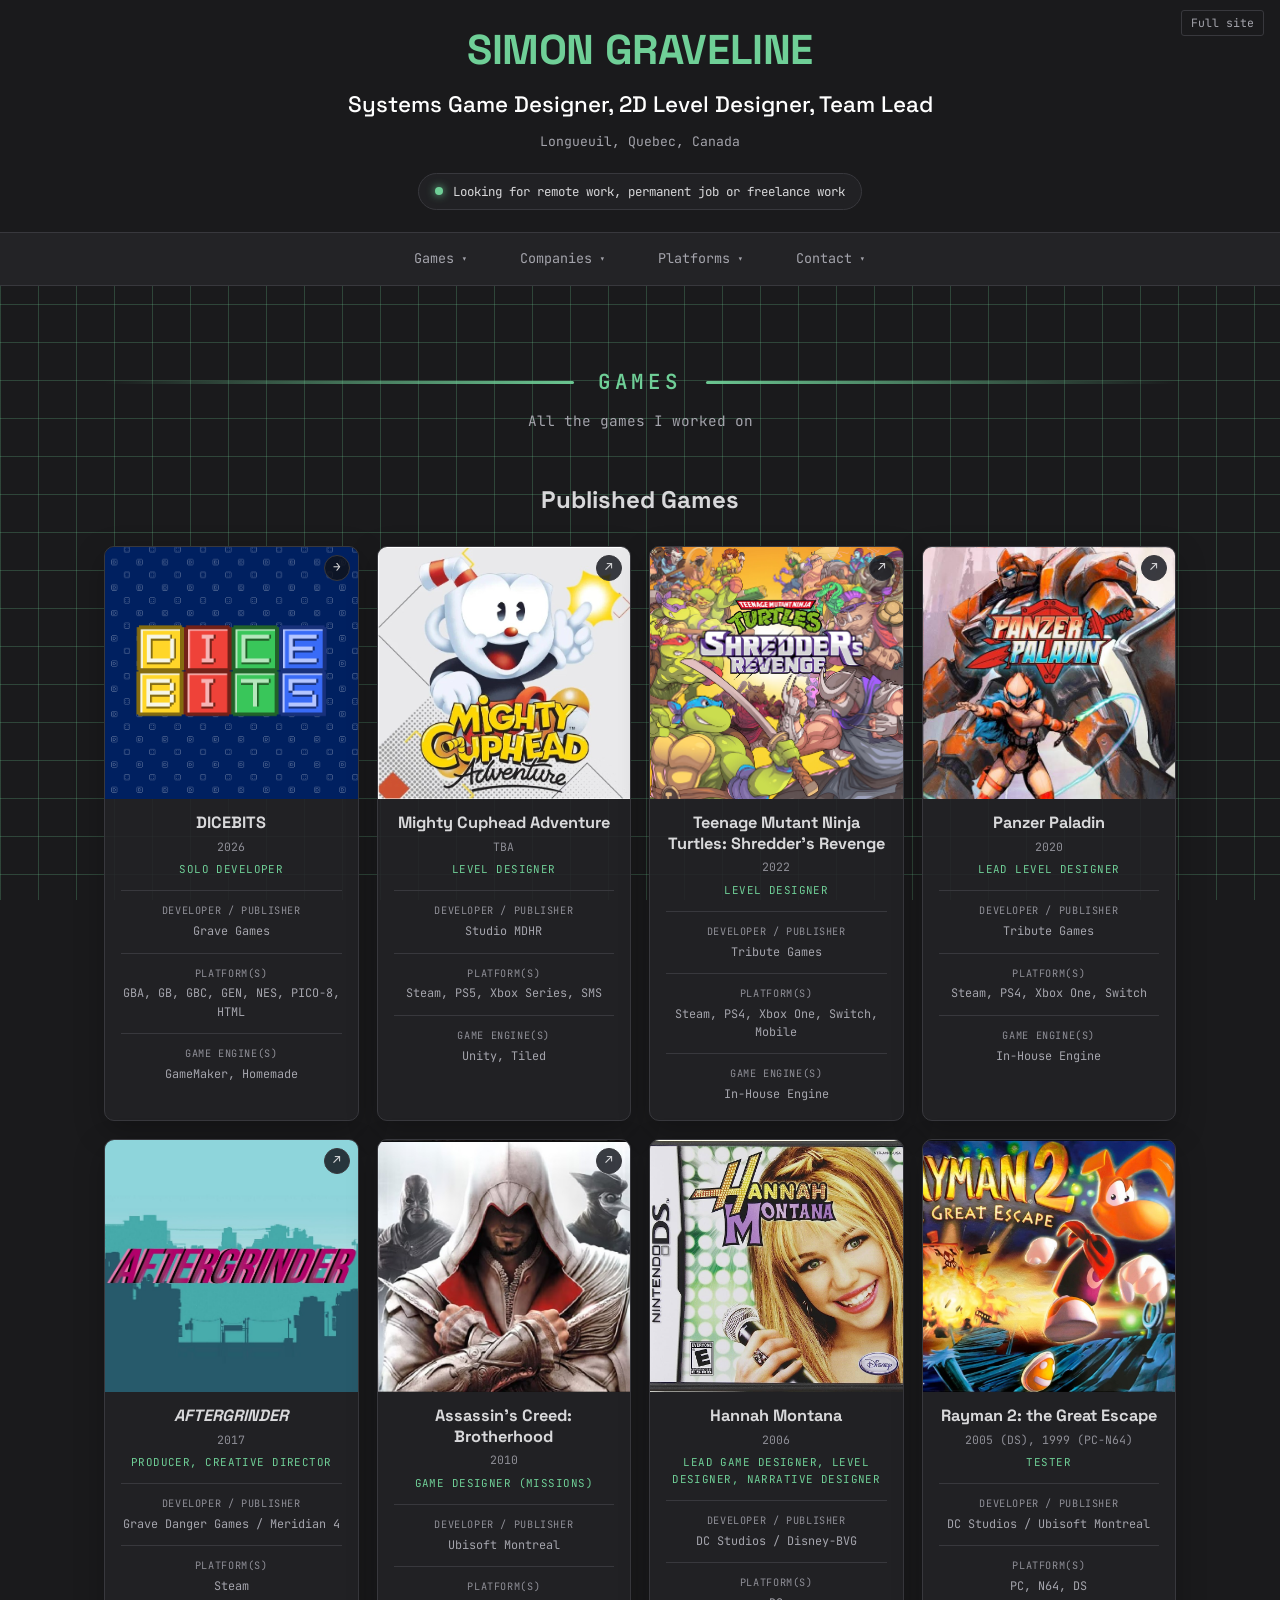
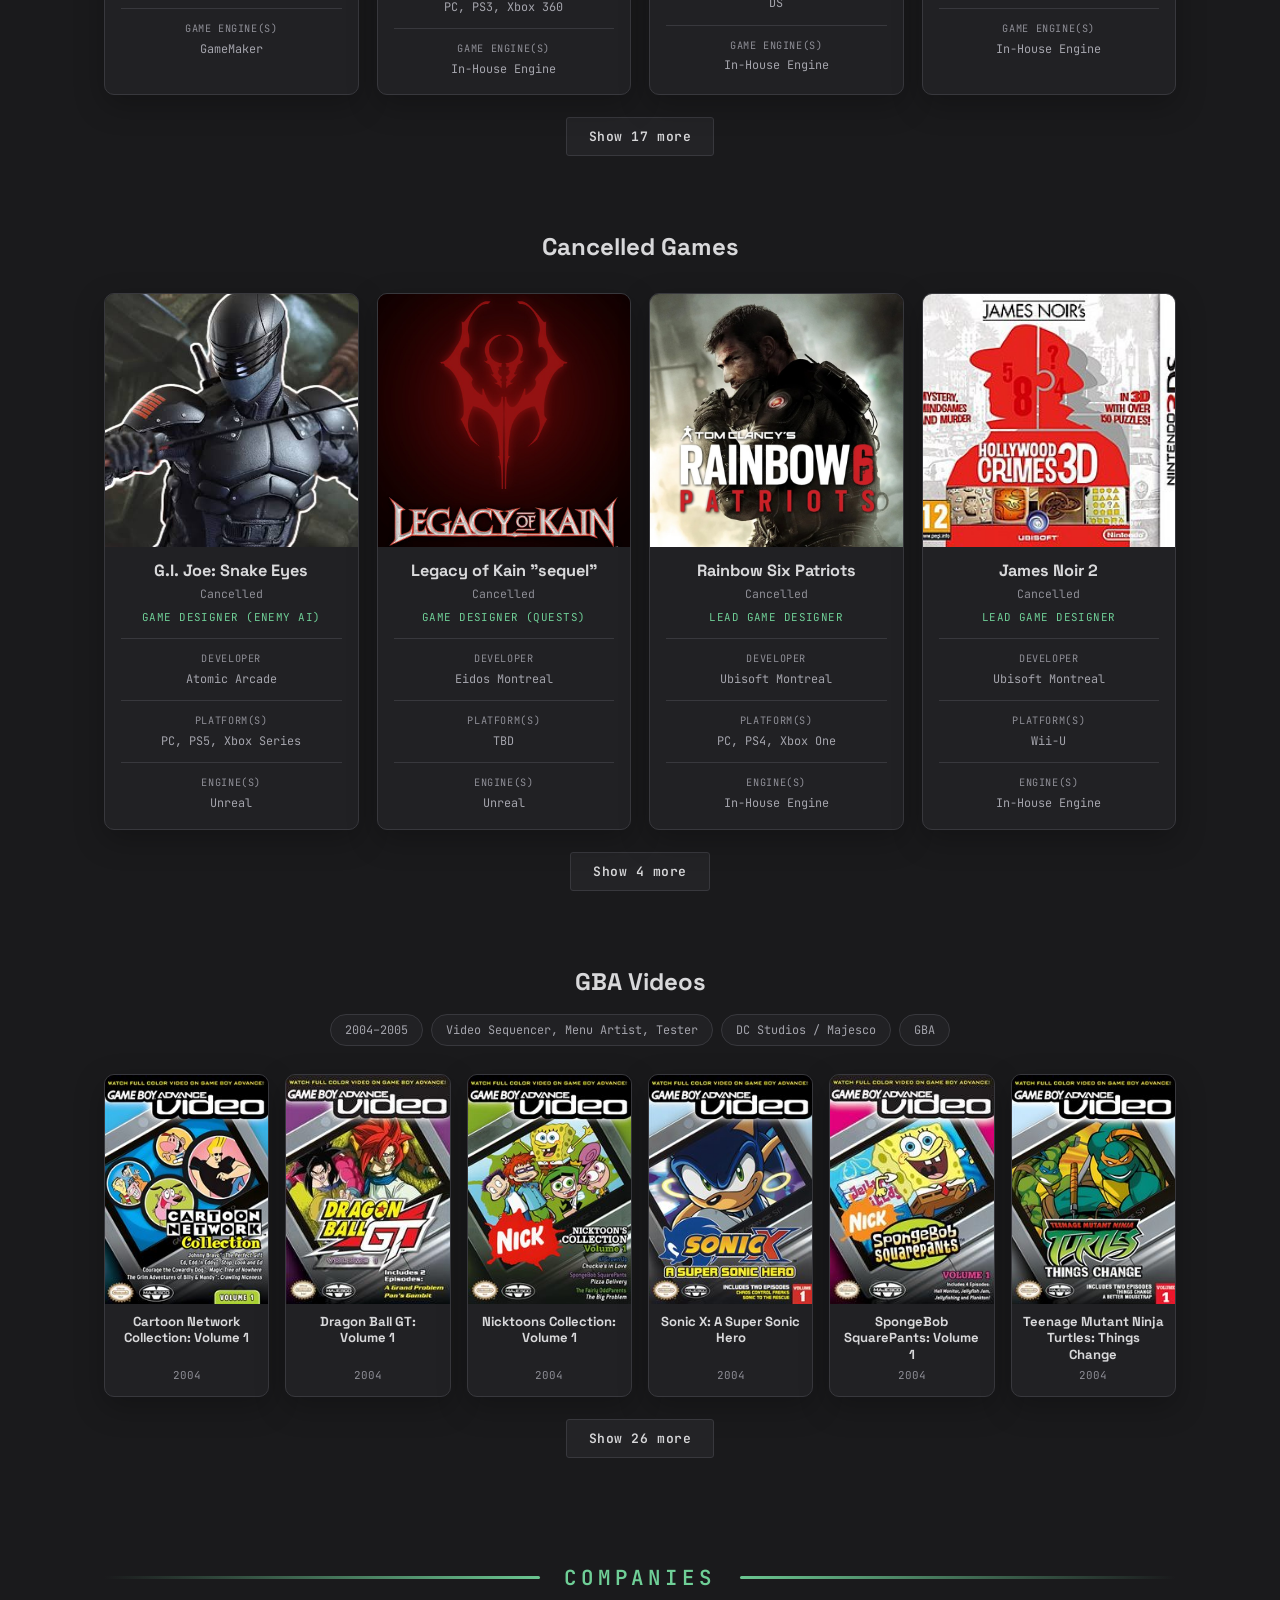
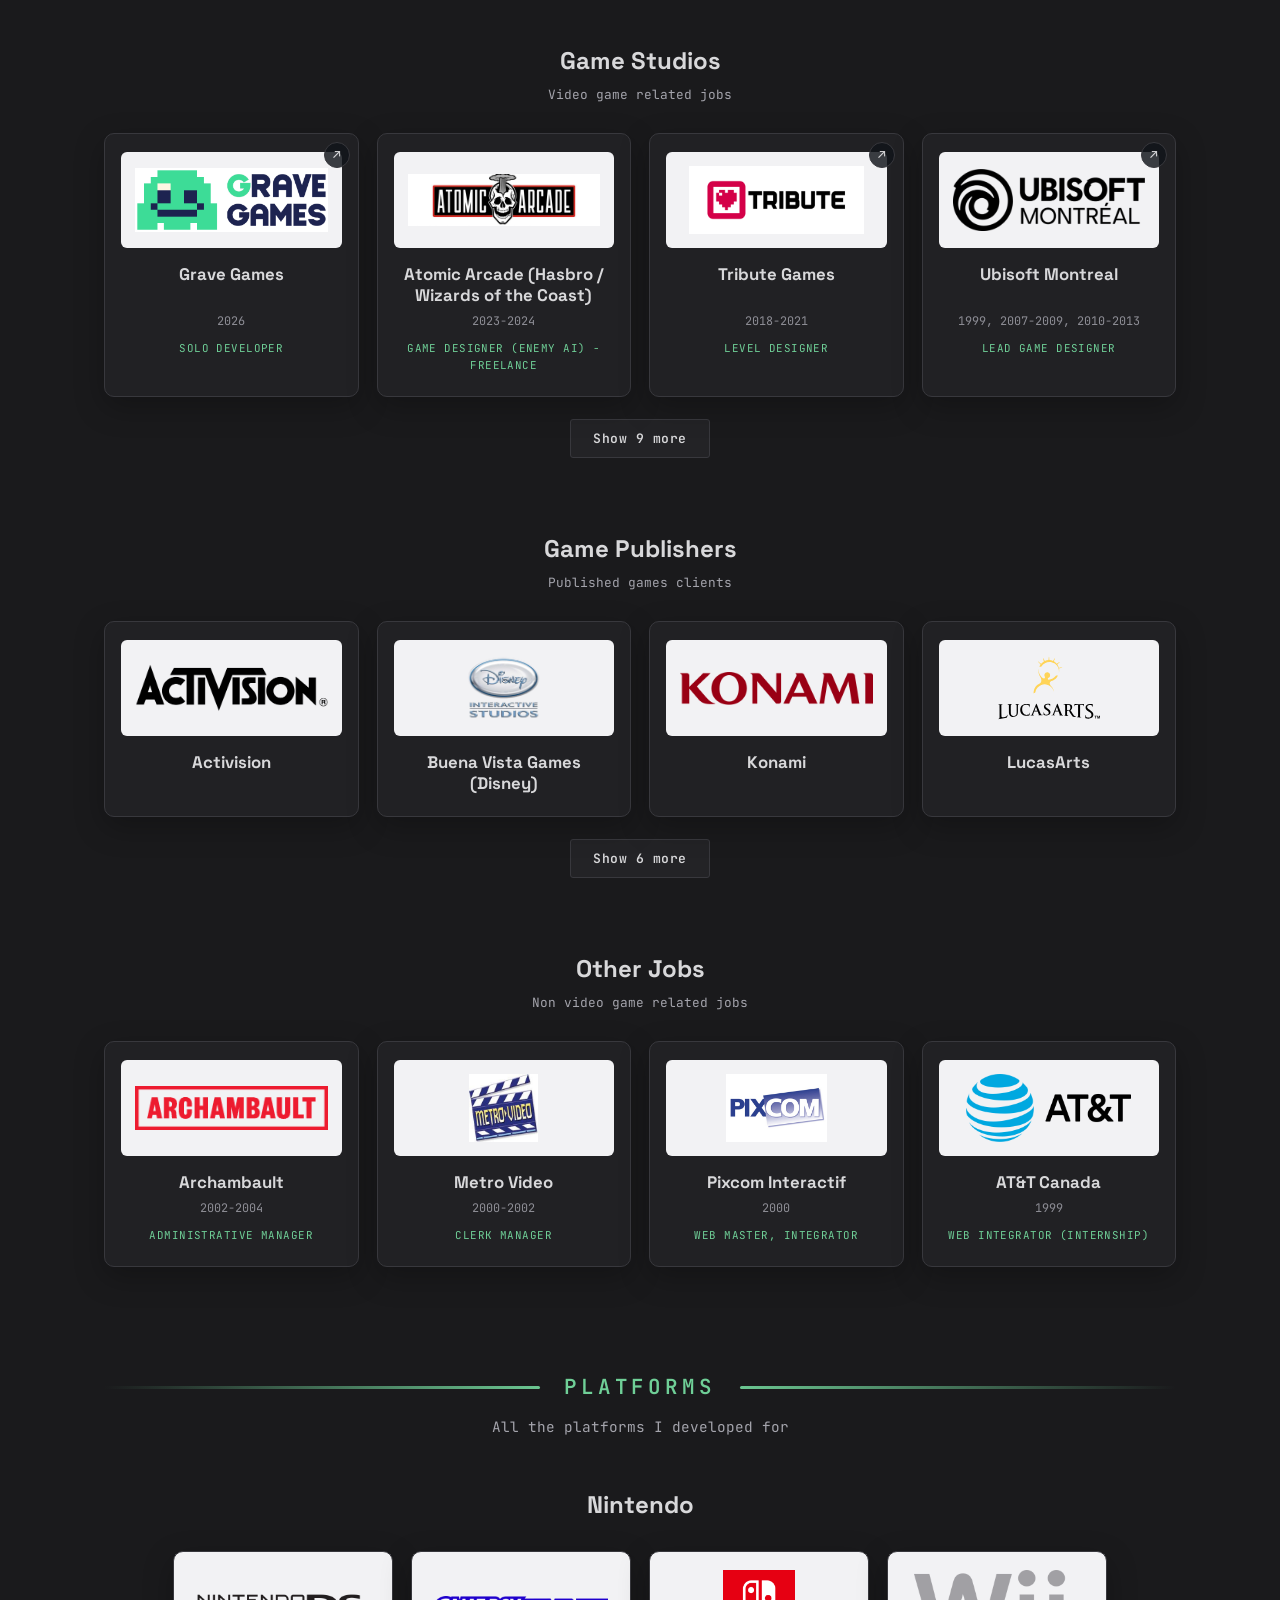
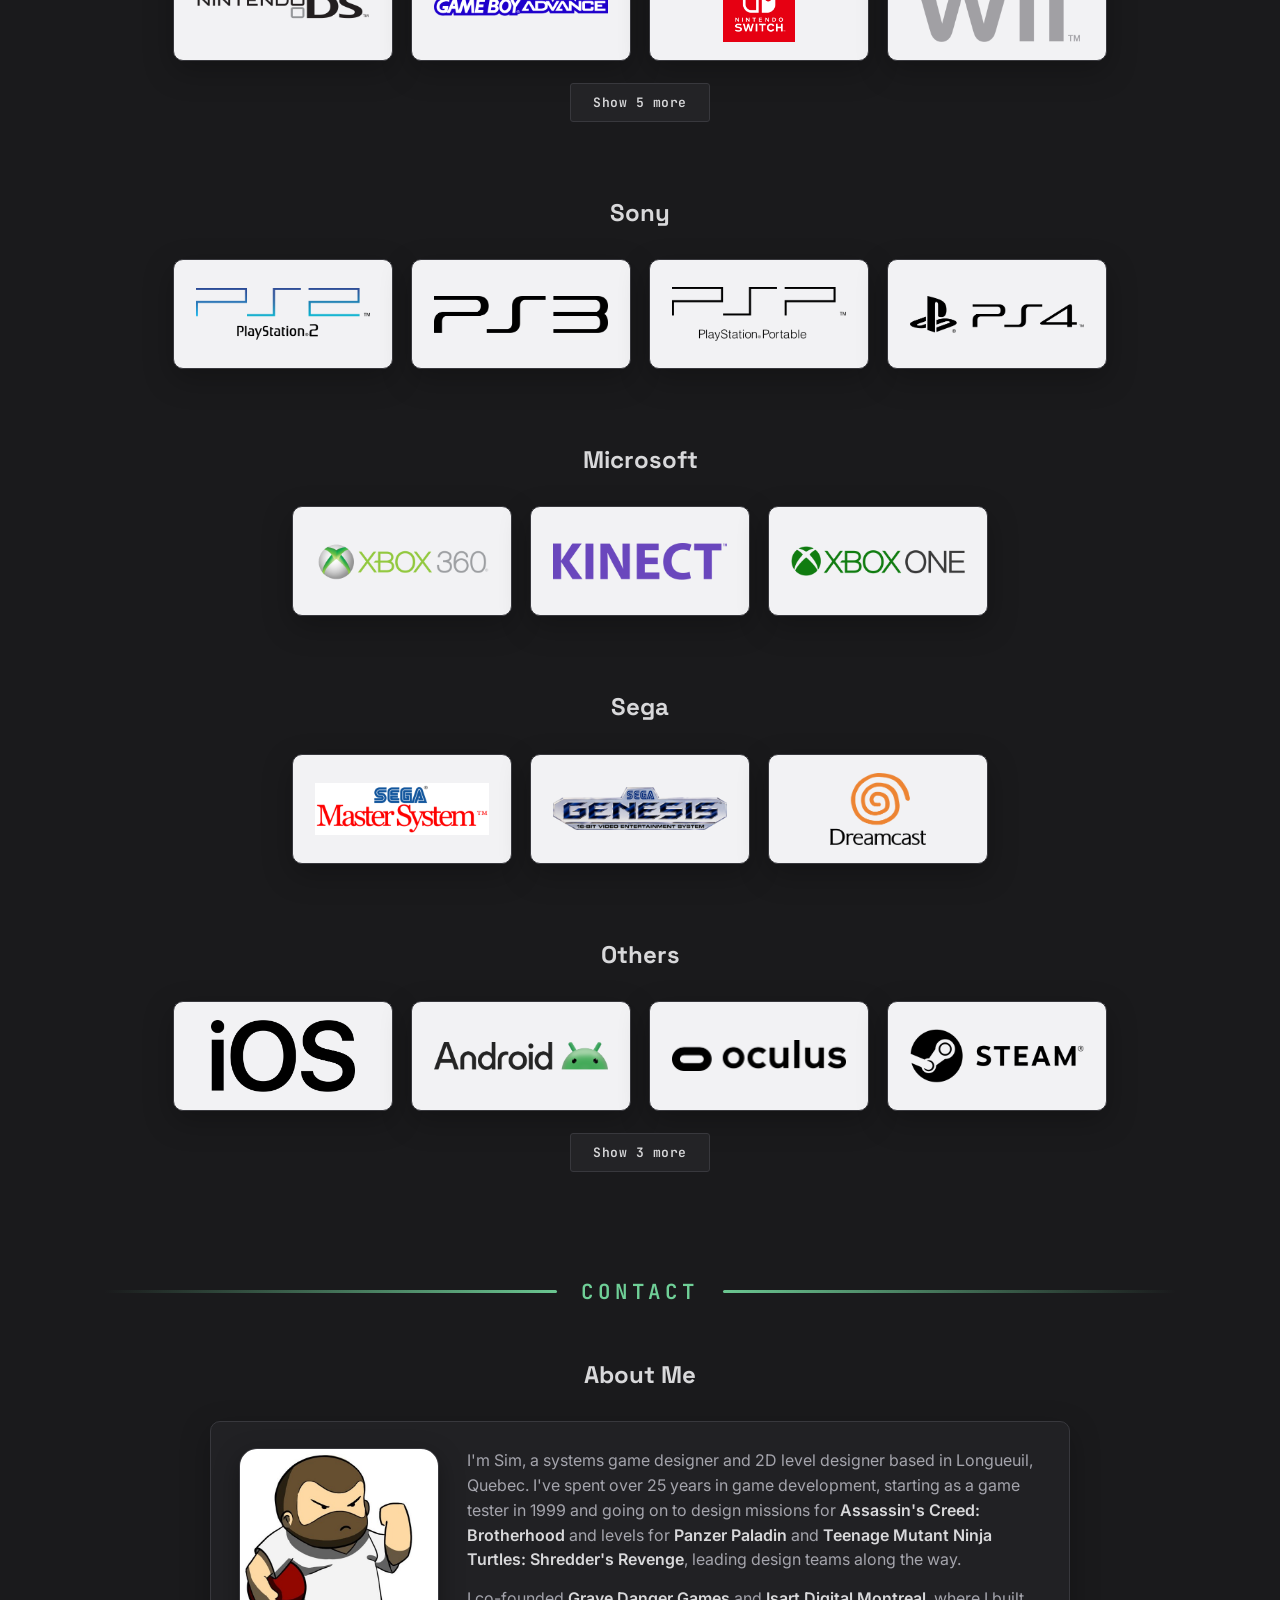
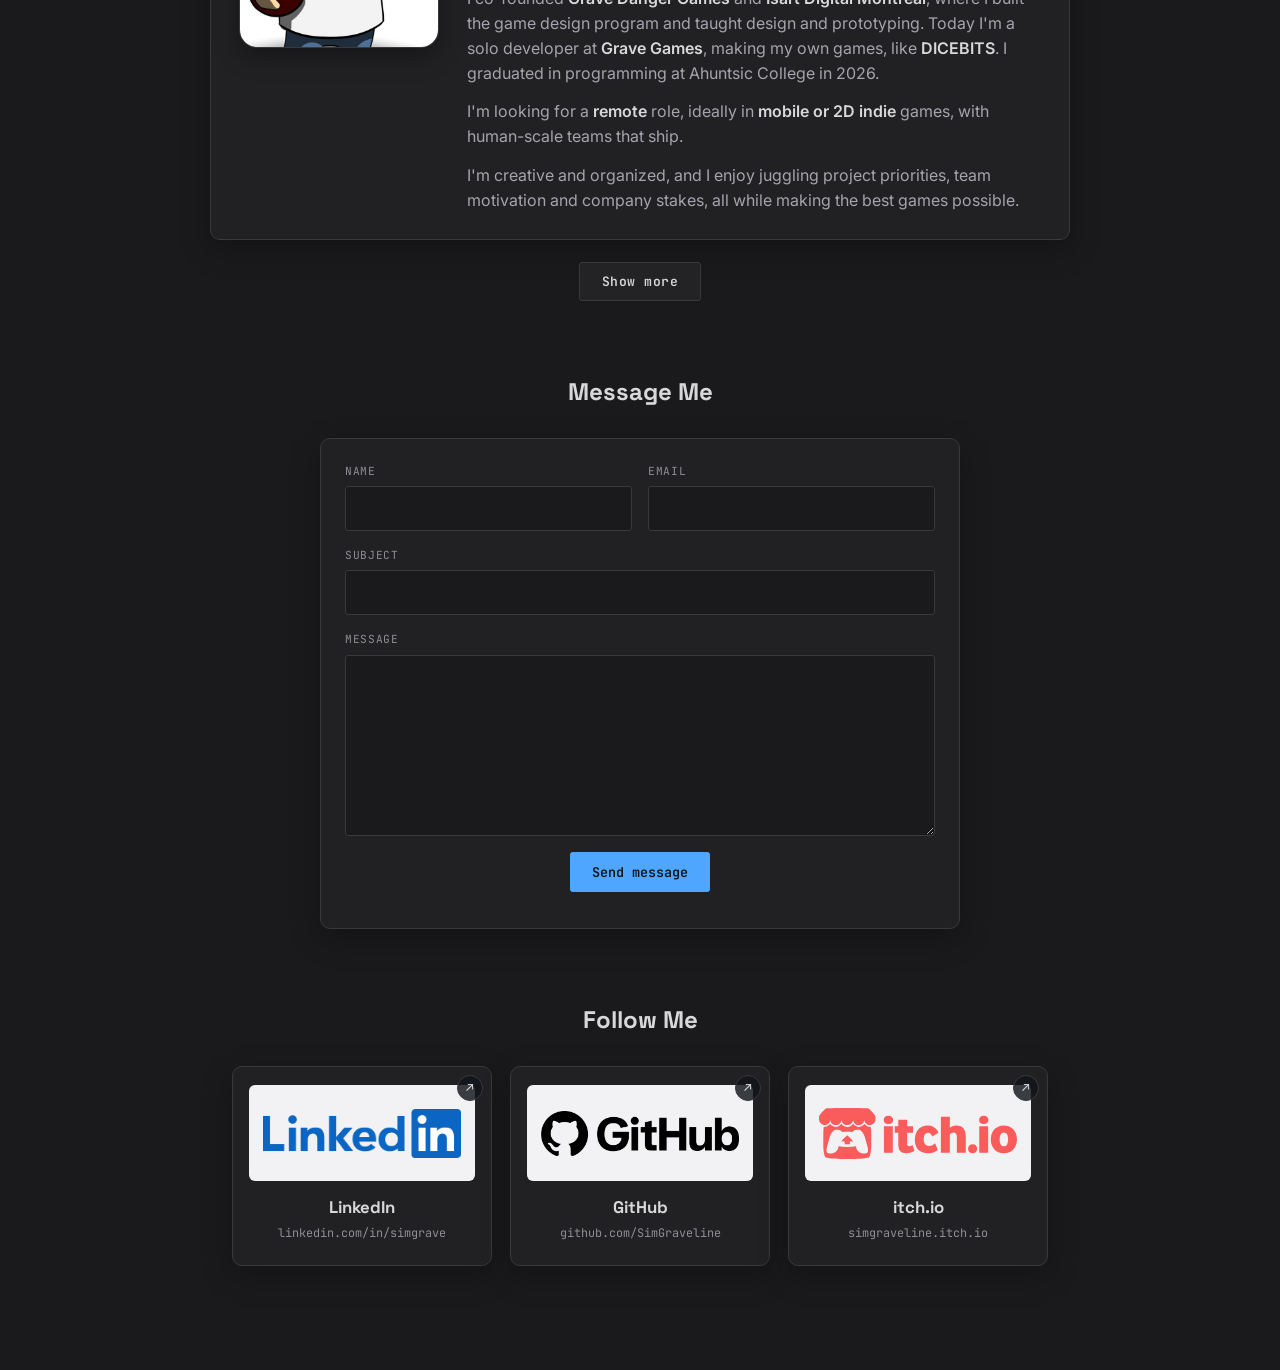
==== index.html @ 41c1cbe5 "New Grave Games and Grave Danger Games logos Co-Authored-By: Claude Sonnet 5.5 <noreply@anthropic.co" ====
<!DOCTYPE html>
<html lang="en">
<head>
<meta charset="UTF-8">
<meta name="viewport" content="width=device-width, initial-scale=1.0">
<title>Simon Graveline: Game &amp; Level Designer</title>
<meta name="description" content="Systems game designer, 2D level designer and team lead. Ex-Ubisoft Montreal and Tribute Games. Open to remote work.">
<meta property="og:type" content="website">
<meta property="og:site_name" content="Simon Graveline">
<meta property="og:title" content="Simon Graveline: Game &amp; Level Designer">
<meta property="og:description" content="Systems game designer, 2D level designer and team lead. Ex-Ubisoft Montreal and Tribute Games. Open to remote work.">
<meta property="og:url" content="https://simgraveline.github.io/Portfolio/">
<meta property="og:image" content="https://simgraveline.github.io/Portfolio/img/og-image.jpg">
<meta property="og:image:width" content="1200">
<meta property="og:image:height" content="630">
<meta name="twitter:card" content="summary_large_image">
<meta name="twitter:title" content="Simon Graveline: Game &amp; Level Designer">
<meta name="twitter:description" content="Systems game designer, 2D level designer and team lead. Ex-Ubisoft Montreal and Tribute Games. Open to remote work.">
<meta name="twitter:image" content="https://simgraveline.github.io/Portfolio/img/og-image.jpg">
<link rel="icon" href="favicon.ico?v=2">
<link rel="apple-touch-icon" href="apple-touch-icon.png">
<link rel="preconnect" href="https://fonts.googleapis.com">
<link rel="preconnect" href="https://fonts.gstatic.com" crossorigin>
<link href="https://fonts.googleapis.com/css2?family=Space+Grotesk:wght@500;700&family=Inter:wght@400;500;600&family=JetBrains+Mono:wght@400;500;600&display=swap" rel="stylesheet">
<link rel="stylesheet" href="main.css?v=8">
</head>
<body>

<div class="site-top" id="siteTop">
  <header class="site-header">
    <a class="site-switch" href="full.html" title="Go to the full version of the site">Full site</a>
    <h1><a class="top-link" href="#" title="Back to top">SIMON GRAVELINE</a></h1>
    <p class="roles">Systems Game Designer, 2D Level Designer, Team Lead</p>
    <p class="location">Longueuil, Quebec, Canada</p>
    <p class="status"><span class="dot"></span>Looking for remote work, permanent job or freelance work</p>
  </header>

  <nav class="site-nav" id="siteNav" aria-label="Main">
    <button class="nav-toggle" id="navToggle" aria-expanded="false" aria-controls="navList">☰ Menu</button>
    <ul class="nav-list" id="navList">
      <li class="nav-item">
        <button class="nav-btn" aria-expanded="false">Games</button>
        <ul class="submenu">
          <li><a href="#games-published">Published</a></li>
          <li><a href="#games-cancelled">Cancelled</a></li>
          <li><a href="#games-others">GBA Videos</a></li>
        </ul>
      </li>
      <li class="nav-item">
        <button class="nav-btn" aria-expanded="false">Companies</button>
        <ul class="submenu">
          <li><a href="#companies-studios">Game Studios</a></li>
          <li><a href="#companies-publishers">Game Publishers</a></li>
          <li><a href="#companies-others">Other Jobs</a></li>
        </ul>
      </li>
      <li class="nav-item">
        <button class="nav-btn" aria-expanded="false">Platforms</button>
        <ul class="submenu">
          <li><a href="#platforms-nintendo">Nintendo</a></li>
          <li><a href="#platforms-sony">Sony</a></li>
          <li><a href="#platforms-microsoft">Microsoft</a></li>
          <li><a href="#platforms-sega">Sega</a></li>
          <li><a href="#platforms-pc">Others</a></li>
        </ul>
      </li>
      <li class="nav-item">
        <button class="nav-btn" aria-expanded="false">Contact</button>
        <ul class="submenu">
          <li><a href="#contact-about">About Me</a></li>
          <li><a href="#contact-info">Message Me</a></li>
          <li><a href="#contact-socials">Follow Me</a></li>
        </ul>
      </li>
      <li class="nav-mobile-only"><a href="full.html">Full site</a></li>
    </ul>
  </nav>
</div>

  <main>
    <div class="group-divider" role="separator" aria-label="Games"><span>Games</span></div>
    <p class="group-sub">All the games I worked on</p>
    <section id="games-published">
      <h2>Published Games</h2>
      <div class="game-grid" id="publishedGrid"></div>
    </section>
    <section id="games-cancelled">
      <h2>Cancelled Games</h2>
      <div class="game-grid" id="cancelledGrid"></div>
    </section>
    <section id="games-others">
      <h2>GBA Videos</h2>
      <div class="gba-meta" id="gbaMeta"></div>
      <div class="gba-grid" id="gbaGrid"></div>
    </section>
    <div class="group-divider" role="separator" aria-label="Companies"><span>Companies</span></div>
    <section id="companies-studios">
      <h2>Game Studios</h2>
      <p class="sub">Video game related jobs</p>
      <div class="co-grid co-two" id="studiosGrid"></div>
    </section>
    <section id="companies-publishers">
      <h2>Game Publishers</h2>
      <p class="sub">Published games clients</p>
      <div class="co-grid" id="publishersGrid"></div>
    </section>
    <section id="companies-others">
      <h2>Other Jobs</h2>
      <p class="sub">Non video game related jobs</p>
      <div class="co-grid" id="coOthersGrid"></div>
    </section>
    <div class="group-divider" role="separator" aria-label="Platforms"><span>Platforms</span></div>
    <p class="group-sub">All the platforms I developed for</p>
    <section id="platforms-nintendo">
      <h2>Nintendo</h2>
      <div class="plat-grid" id="platNintendo"></div>
    </section>
    <section id="platforms-sony">
      <h2>Sony</h2>
      <div class="plat-grid" id="platSony"></div>
    </section>
    <section id="platforms-microsoft">
      <h2>Microsoft</h2>
      <div class="plat-grid" id="platMicrosoft"></div>
    </section>
    <section id="platforms-sega">
      <h2>Sega</h2>
      <div class="plat-grid" id="platSega"></div>
    </section>
    <section id="platforms-pc">
      <h2>Others</h2>
      <div class="plat-grid" id="platPc"></div>
    </section>
    <div class="group-divider" role="separator" aria-label="Contact"><span>Contact</span></div>
    <section id="contact-about">
      <h2>About Me</h2>
      <div class="about-card">
        <img class="about-avatar" src="img/sim-graveline-avatar.jpg" alt="Cartoon portrait of Sim: a bearded man in a white t-shirt holding a red ball" width="200" height="200">
        <div class="about-text">
          <p>I'm Sim, a systems game designer and 2D level designer based in Longueuil, Quebec. I've spent over 25 years in game development, starting as a game tester in 1999 and going on to design missions for <strong>Assassin's Creed: Brotherhood</strong> and levels for <strong>Panzer Paladin</strong> and <strong>Teenage Mutant Ninja Turtles: Shredder's Revenge</strong>, leading design teams along the way.</p>
          <p>I co-founded <strong>Grave Danger Games</strong> and <strong>Isart Digital Montreal</strong>, where I built the game design program and taught design and prototyping. Today I'm a solo developer at <strong>Grave Games</strong>, making my own games, like <strong>DICEBITS</strong>. I graduated in programming at Ahuntsic College in 2026.</p>
          <p>I'm looking for a <strong>remote</strong> role, ideally in <strong>mobile or 2D indie</strong> games, with human-scale teams that ship.</p>
          <p>I'm creative and organized, and I enjoy juggling project priorities, team motivation and company stakes, all while making the best games possible.</p>
        </div>
      </div>
      <div class="skills-block" id="skillsBlock" hidden>
        <div class="skill-group"><h3>Systems design</h3><div class="skill-chips"><span class="skill-chip">Game Systems and Mechanics</span><span class="skill-chip">Enemy and NPC AI</span><span class="skill-chip">Missions, Side Quests and Systemic Events</span></div></div>
        <div class="skill-group"><h3>Genre design</h3><div class="skill-chips"><span class="skill-chip">Arcade</span><span class="skill-chip">Casual</span><span class="skill-chip">Idle</span><span class="skill-chip">Platformer</span><span class="skill-chip">Puzzle</span><span class="skill-chip">Shmup</span><span class="skill-chip">Twin-Stick</span></div></div>
        <div class="skill-group"><h3>Tools</h3><div class="skill-chips"><span class="skill-chip">GameMaker</span><span class="skill-chip">Unity</span><span class="skill-chip">Javascript</span><span class="skill-chip">Figma</span><span class="skill-chip">Miro</span><span class="skill-chip">Notion</span></div></div>
        <div class="skill-group"><h3>Soft skills</h3><div class="skill-chips"><span class="skill-chip">Autonomy</span><span class="skill-chip">Communication</span><span class="skill-chip">Leadership</span><span class="skill-chip">Multitasking</span><span class="skill-chip">Organization</span><span class="skill-chip">Problem Solving</span><span class="skill-chip">Quick Learning</span></div></div>
        <div class="skill-group"><h3>Languages</h3><div class="skill-chips"><span class="skill-chip">Native French — spoken and written</span><span class="skill-chip">Professional English — spoken and written</span></div></div>
      </div>
    </section>
    <section id="contact-info">
      <h2>Message Me</h2>
      <form class="contact-form" id="contactForm" novalidate>
        <div class="field">
          <label for="cName">Name</label>
          <input type="text" id="cName" name="name" autocomplete="name" required maxlength="120">
        </div>
        <div class="field">
          <label for="cEmail">Email</label>
          <input type="email" id="cEmail" name="email" autocomplete="email" required maxlength="160">
        </div>
        <div class="field field-wide">
          <label for="cSubject">Subject</label>
          <input type="text" id="cSubject" name="subject" required maxlength="160">
        </div>
        <div class="field field-wide">
          <label for="cMessage">Message</label>
          <textarea id="cMessage" name="message" rows="7" required maxlength="5000"></textarea>
        </div>
        <input type="text" name="_honey" tabindex="-1" autocomplete="off" class="hp" aria-hidden="true">
        <div class="form-actions field-wide">
          <button type="submit" class="btn-send" id="cSend">Send message</button>
          <p class="form-status" id="cStatus" role="status" aria-live="polite"></p>
        </div>
      </form>
    </section>
    <section id="contact-socials">
      <h2>Follow Me</h2>
      <div class="co-grid soc-grid" id="socialsGrid"></div>
    </section>
  </main>

  <script src="main.js?v=16"></script>
</body>
</html>
---- main.css ----
:root{
  --bg-app: #1E1E20;
  --bg-panel: #232326;
  --bg-workspace: #1A1A1C;
  --border: #38383D;
  --text: #D8D8DA;
  --text-dim: #A4A4AC;
  --text-faint: #8E8E96;
  --accent-blue: #4FA6FF;
  --accent-green: #6FCF97;
  --radius: 3px;
  --mono: 'JetBrains Mono', ui-monospace, monospace;
  --display: 'Space Grotesk', 'Inter', sans-serif;
  --body: 'Inter', system-ui, sans-serif;
  --nav-h: 52px;
}

*{ box-sizing: border-box; margin: 0; padding: 0; }
html{ scroll-behavior: smooth; scroll-padding-top: calc(var(--top-h-c, 110px) + 16px); }
body{
  padding-top: var(--top-h, 260px);
  background-color: var(--bg-workspace);
  background-image:
    linear-gradient(rgba(111,207,151,0.24) 1px, transparent 1px),
    linear-gradient(90deg, rgba(111,207,151,0.24) 1px, transparent 1px);
  background-size: 38px 38px;
  background-attachment: fixed;
  color: var(--text);
  font-family: var(--body);
  line-height: 1.55;
}
a{ color: inherit; text-decoration: none; }
ul{ list-style: none; }
::selection{ background: var(--accent-blue); color: #101012; }
:focus-visible{ outline: 2px solid var(--accent-blue); outline-offset: 2px; }

/* ---------- fixed top (header + nav) ---------- */
.site-top{
  position: fixed; top: 0; left: 0; right: 0; z-index: 50;
  background: var(--bg-workspace);
}

/* ---------- header ---------- */
.site-header{ text-align: center; padding: 28px 20px 22px; }
.site-header h1{
  font-family: var(--display); font-weight: 700;
  font-size: clamp(1.6rem, 5vw, 2.6rem);
  letter-spacing: -0.01em; line-height: 1.05;
  color: var(--accent-green);
}
.roles{
  font-family: var(--display); font-weight: 500;
  font-size: clamp(1rem, 2.4vw, 1.4rem);
  color: #FFFFFF;
  margin-top: 16px;
}
.location{ font-family: var(--mono); font-size: 0.82rem; color: var(--text-dim); margin-top: 10px; }
.status{
  display: inline-flex; align-items: center; gap: 10px;
  margin-top: 20px; padding: 8px 16px;
  font-family: var(--mono); font-size: 0.78rem; color: var(--text);
  background: rgba(35,35,38,0.85);
  border: 1px solid var(--border); border-radius: 999px;
}
.status .dot{ width: 8px; height: 8px; border-radius: 50%; background: var(--accent-green); box-shadow: 0 0 8px var(--accent-green); flex-shrink: 0; }

/* ---------- nav ---------- */
.site-nav{
  background: var(--bg-panel);
  border-top: 1px solid var(--border);
  border-bottom: 1px solid var(--border);
}
.nav-toggle{ display: none; }
.nav-list{ display: flex; justify-content: center; }
.nav-item{ position: relative; }
.nav-btn{
  height: var(--nav-h); padding: 0 26px;
  background: none; border: none; border-bottom: 2px solid transparent;
  color: var(--text-dim);
  font-family: var(--mono); font-size: 0.84rem; cursor: pointer;
}
.nav-btn::after{ content: ' ▾'; font-size: 0.7rem; }
.nav-item:hover > .nav-btn,
.nav-item.open > .nav-btn{ color: var(--text); border-bottom-color: var(--accent-blue); }
.submenu{
  display: none;
  position: absolute; top: 100%; left: 50%; transform: translateX(-50%);
  min-width: 180px; padding: 6px 0;
  background: var(--bg-panel);
  border: 1px solid var(--border); border-radius: 0 0 6px 6px;
  box-shadow: 0 12px 30px rgba(0,0,0,0.4);
}
.nav-item.open > .submenu{ display: block; }
@media (hover: hover){
  .nav-item:hover > .submenu{ display: block; }
}
.submenu a{
  display: block; padding: 9px 20px; text-align: center;
  font-family: var(--mono); font-size: 0.8rem; color: var(--text-dim);
  white-space: nowrap;
}
.submenu a:hover{ background: rgba(79,166,255,0.08); color: var(--text); }

/* ---------- placeholder sections ---------- */
main{ max-width: 1120px; margin: 0 auto; padding: 0 24px 80px; }
section{ padding: 48px 0 24px; }
section h2{ font-family: var(--display); font-size: 1.5rem; text-align: center; }

/* ---------- mobile ---------- */
@media (max-width: 700px){
  .site-top{ max-height: 100vh; overflow-y: auto; }
  .site-header{ padding-top: 20px; }
  .nav-toggle{
    display: block; width: 100%; height: var(--nav-h);
    background: none; border: none; color: var(--text);
    font-family: var(--mono); font-size: 0.86rem; cursor: pointer;
  }
  .nav-list{ display: none; flex-direction: column; padding-bottom: 8px; }
  .site-nav.menu-open .nav-list{ display: flex; }
  .nav-btn{ width: 100%; height: 44px; text-align: center; border-bottom: none; }
  .submenu{ position: static; transform: none; border: none; box-shadow: none; background: rgba(0,0,0,0.2); border-radius: 0; }
  .submenu a{ text-align: center; }
  @media (hover: hover){ .nav-item:hover > .submenu{ display: none; } .nav-item.open > .submenu{ display: block; } }
}
@media (prefers-reduced-motion: reduce){ html{ scroll-behavior: auto; } }

/* ---------- game cards ---------- */
.game-grid{ display: grid; grid-template-columns: repeat(auto-fill, minmax(250px, 1fr)); gap: 18px; margin-top: 28px; }
.game-card{
  background: rgba(35,35,38,0.88);
  border: 1px solid var(--border); border-radius: 10px;
  overflow: hidden; box-shadow: 0 10px 30px rgba(0,0,0,0.25);
  transition: transform 0.12s ease, border-color 0.12s ease;
}
a.game-card{ display: block; color: inherit; text-decoration: none; }
.game-card.has-link{ cursor: pointer; }
.game-card.has-link:hover{ transform: translateY(-3px); border-color: var(--accent-blue); }
.g-info h3.g-italic{ font-style: italic; }
.g-art{ aspect-ratio: 1 / 1; background-color: var(--bg-workspace); background-size: cover; background-position: center; }
.g-art.g-portrait{ aspect-ratio: 5 / 7; }
.g-art.g-contain{ background-size: contain; background-repeat: no-repeat; }
.g-placeholder{
  display: flex; align-items: center; justify-content: center; padding: 20px; text-align: center;
  background-image: repeating-linear-gradient(45deg, var(--bg-workspace), var(--bg-workspace) 10px, var(--bg-panel) 10px, var(--bg-panel) 20px);
  font-family: var(--mono); font-weight: 400; font-size: 0.78rem; color: var(--text-faint);
}
.g-info{ padding: 14px 16px 16px; text-align: center; }
.g-info h3{ font-family: var(--display); font-size: 1.02rem; line-height: 1.25; }
.g-year{ font-family: var(--mono); font-size: 0.72rem; color: var(--text-faint); margin-top: 4px; }
.g-role{ font-family: var(--mono); font-size: 0.68rem; color: var(--accent-green); text-transform: uppercase; letter-spacing: 0.04em; margin-top: 6px; }
.g-row{
  display: flex; flex-direction: column; gap: 3px;
  margin-top: 12px; padding-top: 12px;
  border-top: 1px solid var(--border);
}
.g-label{ font-family: var(--mono); font-size: 0.64rem; color: var(--text-faint); text-transform: uppercase; letter-spacing: 0.06em; }
.g-value{ font-family: var(--mono); font-size: 0.74rem; color: var(--text-dim); }
@media (max-width: 520px){ .game-grid{ grid-template-columns: 1fr; } }
@media (prefers-reduced-motion: reduce){ .game-card{ transition: none; } }

/* ---------- company cards ---------- */
.co-grid{ display: grid; grid-template-columns: repeat(auto-fit, minmax(240px, 1fr)); gap: 18px; margin-top: 28px; }
.co-card{
  background: rgba(35,35,38,0.88);
  border: 1px solid var(--border); border-radius: 10px;
  padding: 22px 18px; text-align: center;
  box-shadow: 0 10px 30px rgba(0,0,0,0.25);
  display: flex; flex-direction: column; justify-content: flex-start; gap: 6px;
  transition: transform 0.12s ease, border-color 0.12s ease;
}
a.co-card{ color: inherit; text-decoration: none; }
.co-card.has-link{ cursor: pointer; }
.co-card.has-link:hover{ transform: translateY(-3px); border-color: var(--accent-blue); }
.co-card h3{ font-family: var(--display); font-size: 1.05rem; line-height: 1.25; }
.co-years{ font-family: var(--mono); font-size: 0.74rem; color: var(--text-faint); }
.co-role{ font-family: var(--mono); font-size: 0.68rem; color: var(--accent-green); text-transform: uppercase; letter-spacing: 0.04em; margin-top: 4px; }
@media (prefers-reduced-motion: reduce){ .co-card{ transition: none; } }

/* company logos */
.sub{ text-align: center; font-family: var(--mono); font-size: 0.8rem; color: var(--text-dim); margin-top: 6px; }
.co-logo{
  height: 96px; margin: -4px -2px 10px;
  background: #F2F2F4; border-radius: 6px;
  display: flex; align-items: center; justify-content: center; padding: 14px;
}
.co-logo img{ max-width: 100%; max-height: 100%; object-fit: contain; display: block; }
.co-nologo{
  background: repeating-linear-gradient(45deg, var(--bg-workspace), var(--bg-workspace) 10px, var(--bg-panel) 10px, var(--bg-panel) 20px);
  text-align: center;
}
.co-nologo span{ font-family: var(--display); font-weight: 700; font-size: 0.9rem; color: var(--text-faint); line-height: 1.2; }

/* reserve two lines for the name so years/roles line up across cards */
@media (min-width: 700px){
  .co-two .co-card h3{ min-height: 2.5em; }
}

/* ---------- platform logos ---------- */
.plat-grid{ display: grid; grid-template-columns: repeat(auto-fit, minmax(190px, 220px)); justify-content: center; gap: 18px; margin-top: 28px; }
.plat-card{
  height: 110px; padding: 18px 22px;
  background: #F2F2F4; border: 1px solid var(--border); border-radius: 10px;
  box-shadow: 0 10px 30px rgba(0,0,0,0.25);
  display: flex; align-items: center; justify-content: center;
  transition: transform 0.12s ease, border-color 0.12s ease;
}
.plat-card:hover{ transform: translateY(-3px); }
.plat-card img{ max-width: 100%; max-height: 100%; object-fit: contain; display: block; }
@media (prefers-reduced-motion: reduce){ .plat-card{ transition: none; } }

/* ---------- GBA videos ---------- */
.gba-meta{ display: flex; flex-wrap: wrap; justify-content: center; gap: 8px; margin-top: 14px; }
.gba-chip{
  font-family: var(--mono); font-size: 0.74rem; color: var(--text-dim);
  background: rgba(35,35,38,0.88); border: 1px solid var(--border); border-radius: 999px; padding: 6px 14px;
}
.gba-grid{ display: grid; grid-template-columns: repeat(auto-fill, minmax(150px, 1fr)); gap: 16px; margin-top: 28px; }
.gba-card{
  background: rgba(35,35,38,0.88); border: 1px solid var(--border); border-radius: 10px;
  overflow: hidden; text-align: center; box-shadow: 0 10px 30px rgba(0,0,0,0.25);
  display: flex; flex-direction: column;
}
.gba-art{ aspect-ratio: 5 / 7; background-color: var(--bg-workspace); background-size: cover; background-position: center; }
.gba-placeholder{
  display: flex; align-items: center; justify-content: center; padding: 12px; text-align: center;
  background-image: repeating-linear-gradient(45deg, var(--bg-workspace), var(--bg-workspace) 10px, var(--bg-panel) 10px, var(--bg-panel) 20px);
}
.gba-placeholder span{ font-family: var(--mono); font-size: 0.68rem; color: var(--text-faint); line-height: 1.3; }
.gba-card h3{ font-family: var(--display); font-size: 0.82rem; line-height: 1.25; padding: 10px 10px 0; }
.gba-year{ font-family: var(--mono); font-size: 0.68rem; color: var(--text-faint); padding: 4px 10px 12px; margin-top: auto; }
.gba-card h3 + .gba-year{ margin-top: auto; }
.gba-card.is-unreleased .gba-year{ text-transform: uppercase; letter-spacing: 0.05em; }
.gba-card.is-unreleased .gba-art{ opacity: 0.85; }
@media (max-width: 520px){ .gba-grid{ grid-template-columns: repeat(2, 1fr); gap: 12px; } }

/* ---------- contact form ---------- */
.contact-form{
  max-width: 640px; margin: 28px auto 0; padding: 24px;
  background: rgba(35,35,38,0.88); border: 1px solid var(--border); border-radius: 10px;
  box-shadow: 0 10px 30px rgba(0,0,0,0.25);
  display: grid; grid-template-columns: 1fr 1fr; gap: 16px;
}
.contact-form .field{ display: flex; flex-direction: column; gap: 6px; }
.contact-form .field-wide{ grid-column: 1 / -1; }
.contact-form label{ font-family: var(--mono); font-size: 0.7rem; color: var(--text-faint); text-transform: uppercase; letter-spacing: 0.06em; }
.contact-form input, .contact-form textarea{
  width: 100%; font: inherit; font-size: 0.92rem; color: var(--text);
  background: var(--bg-workspace); border: 1px solid var(--border); border-radius: var(--radius);
  padding: 10px 12px;
}
.contact-form textarea{ resize: vertical; min-height: 140px; }
.contact-form input:focus, .contact-form textarea:focus{ outline: none; border-color: var(--accent-blue); }
.contact-form .hp{ position: absolute; left: -9999px; width: 1px; height: 1px; opacity: 0; }
.form-actions{ display: flex; flex-direction: column; align-items: center; gap: 12px; text-align: center; }
.btn-send{
  font-family: var(--mono); font-size: 0.84rem; font-weight: 600;
  background: var(--accent-blue); color: #10131A; border: none; border-radius: var(--radius);
  padding: 11px 22px; cursor: pointer; transition: transform 0.12s ease;
}
.btn-send:hover:not(:disabled){ transform: translateY(-1px); }
.btn-send:disabled{ opacity: 0.6; cursor: default; }
.form-status{ font-family: var(--mono); font-size: 0.78rem; color: var(--text-dim); }
.form-status.ok{ color: var(--accent-green); }
.form-status.err{ color: #FF7A7A; }
@media (max-width: 620px){ .contact-form{ grid-template-columns: 1fr; padding: 18px; } }

/* socials: three cards, centered */
.soc-grid{ grid-template-columns: repeat(auto-fit, minmax(220px, 260px)); justify-content: center; }

/* link to the full (classic) version of the site */
.site-header{ position: relative; }
.site-switch{
  position: absolute; top: 10px; right: 16px;
  font-family: var(--mono); font-size: 0.72rem; color: var(--text-dim);
  border: 1px solid var(--border); border-radius: var(--radius); padding: 3px 9px;
}
.site-switch:hover{ color: var(--text); border-color: var(--accent-blue); }

/* ---------- about ---------- */
.about-card{
  max-width: 860px; margin: 28px auto 0; padding: 26px 28px;
  display: flex; align-items: flex-start; gap: 28px;
  background: rgba(35,35,38,0.88); border: 1px solid var(--border); border-radius: 10px;
  box-shadow: 0 10px 30px rgba(0,0,0,0.25);
}
.about-card p{ color: var(--text-dim); font-size: 1rem; }
.about-card p + p{ margin-top: 14px; }
.about-card strong{ color: var(--text); font-weight: 600; }
@media (max-width: 620px){ .about-card{ padding: 20px; } }

.about-avatar{
  width: 200px; height: 200px; flex-shrink: 0; object-fit: cover;
  border-radius: 18px; border: 1px solid var(--border); background: #fff;
  box-shadow: 0 8px 24px rgba(0,0,0,0.35);
}
.about-text{ min-width: 0; }
@media (max-width: 700px){
  .about-card{ flex-direction: column; text-align: left; gap: 20px; }
  .about-avatar{ width: 160px; height: 160px; }
}

/* ---------- skills ---------- */
.skills-block{
  max-width: 860px; margin: 18px auto 0;
  display: grid; grid-template-columns: repeat(3, 1fr); gap: 18px;
}
/* Soft skills (4th box) spans the width of Systems design + Genre design */
.skill-group:nth-child(4){ grid-column: span 2; }
.skill-group{
  background: rgba(35,35,38,0.88); border: 1px solid var(--border); border-radius: 10px;
  padding: 18px 20px; box-shadow: 0 10px 30px rgba(0,0,0,0.25);
}
.skill-group h3{
  font-family: var(--mono); font-size: 0.7rem; font-weight: 500; color: var(--text-faint);
  text-transform: uppercase; letter-spacing: 0.06em; margin-bottom: 12px;
}
.skill-chips{ display: flex; flex-wrap: wrap; gap: 8px; }
.skill-chip{
  font-family: var(--mono); font-size: 0.72rem; color: var(--text-dim);
  padding: 6px 11px; border: 1px solid var(--border); border-radius: var(--radius);
  background: var(--bg-workspace);
}
@media (max-width: 820px){ .skills-block{ grid-template-columns: repeat(2, 1fr); } }
@media (max-width: 560px){ .skills-block{ grid-template-columns: 1fr; } .skill-group:nth-child(4){ grid-column: auto; } }

/* ---------- group dividers ---------- */
.group-divider{ display: flex; align-items: center; gap: 24px; margin: 80px 0 0; }
.group-divider::before, .group-divider::after{
  content: ''; flex: 1; height: 3px; border-radius: 2px;
  background: linear-gradient(90deg, transparent, rgba(111,207,151,0.95));
}
.group-divider::after{ background: linear-gradient(270deg, transparent, rgba(111,207,151,0.95)); }
.group-divider span{
  font-family: var(--mono); font-size: 1.3rem; font-weight: 600; letter-spacing: 0.24em; text-transform: uppercase;
  color: var(--accent-green);
}

/* ---------- compact header: ONE bar once the page is scrolled ---------- */
.site-top.is-compact{
  display: grid; grid-template-columns: 1fr auto 1fr; align-items: center;
  background: var(--bg-panel); border-bottom: 1px solid var(--border);
  box-shadow: 0 6px 18px rgba(0,0,0,0.45);
}
.site-top.is-compact .site-header{ position: static; padding: 0 20px; text-align: left; }
.site-top.is-compact .site-header h1{ font-size: 1.15rem; white-space: nowrap; }
.site-top.is-compact .roles,
.site-top.is-compact .location,
.site-top.is-compact .status{ display: none; }
.site-top.is-compact .site-nav{ background: transparent; border: 0; backdrop-filter: none; }
.site-top.is-compact .site-switch{ top: 50%; right: 16px; transform: translateY(-50%); }

.nav-mobile-only{ display: none; }
@media (max-width: 700px){
  .nav-mobile-only{ display: block; }
  .nav-mobile-only a{ display: block; padding: 12px 16px; text-align: center; font-family: var(--mono); font-size: 0.84rem; color: var(--text-dim); }
  .nav-mobile-only a:hover{ color: var(--text); }
  .site-top.is-compact{ grid-template-columns: 1fr auto; overflow: visible; max-height: none; }
  .site-top.is-compact .site-switch{ display: none; }
  .site-top.is-compact .nav-toggle{ width: auto; padding: 0 18px; }
  .site-top.is-compact .nav-list{
    position: absolute; top: 100%; left: 0; right: 0;
    background: var(--bg-panel); border-bottom: 1px solid var(--border);
    box-shadow: 0 12px 24px rgba(0,0,0,0.45);
  }
}

.group-sub{ text-align: center; font-family: var(--mono); font-size: 0.9rem; color: var(--text-dim); margin-top: 12px; }

/* ---------- arrow badge on clickable cards ---------- */
.game-card, .co-card{ position: relative; }
.game-card.has-link::after, .co-card.has-link::after{
  content: '\2197';
  position: absolute; top: 8px; right: 8px; z-index: 2;
  width: 24px; height: 24px; border-radius: 50%;
  display: flex; align-items: center; justify-content: center;
  font-family: var(--mono); font-size: 0.8rem; line-height: 1;
  background: rgba(16,19,26,0.82); border: 1px solid var(--border); color: var(--text);
  pointer-events: none; transition: background 0.12s ease, color 0.12s ease, border-color 0.12s ease;
}
.game-card.has-link:not([target])::after{ content: '\2192'; }
.game-card.has-link:hover::after, .co-card.has-link:hover::after{ background: var(--accent-blue); border-color: var(--accent-blue); color: #10131A; }

/* tighter compact bar on mid-size screens so the menu never touches "Full site" */
@media (min-width: 701px) and (max-width: 1000px){
  .site-top.is-compact .nav-btn{ padding: 0 12px; font-size: 0.8rem; }
  .site-top.is-compact .site-header{ padding: 0 14px; }
  .site-top.is-compact .site-header h1{ font-size: 1rem; }
  .site-top.is-compact .site-switch{ right: 10px; }
}

/* Show more / less */
.has-more > [hidden]{ display: none !important; }
.more-wrap{ display: flex; justify-content: center; margin-top: 22px; }
.more-btn{ font: 600 13px var(--mono); letter-spacing: .04em; color: var(--text); background: var(--bg-panel); border: 1px solid var(--border); border-radius: var(--radius); padding: 10px 22px; cursor: pointer; }
.more-btn:hover{ border-color: var(--accent-blue); color: var(--accent-blue); }
.skills-block[hidden]{ display: none; }
.top-link{ color: inherit; text-decoration: none; cursor: pointer; }
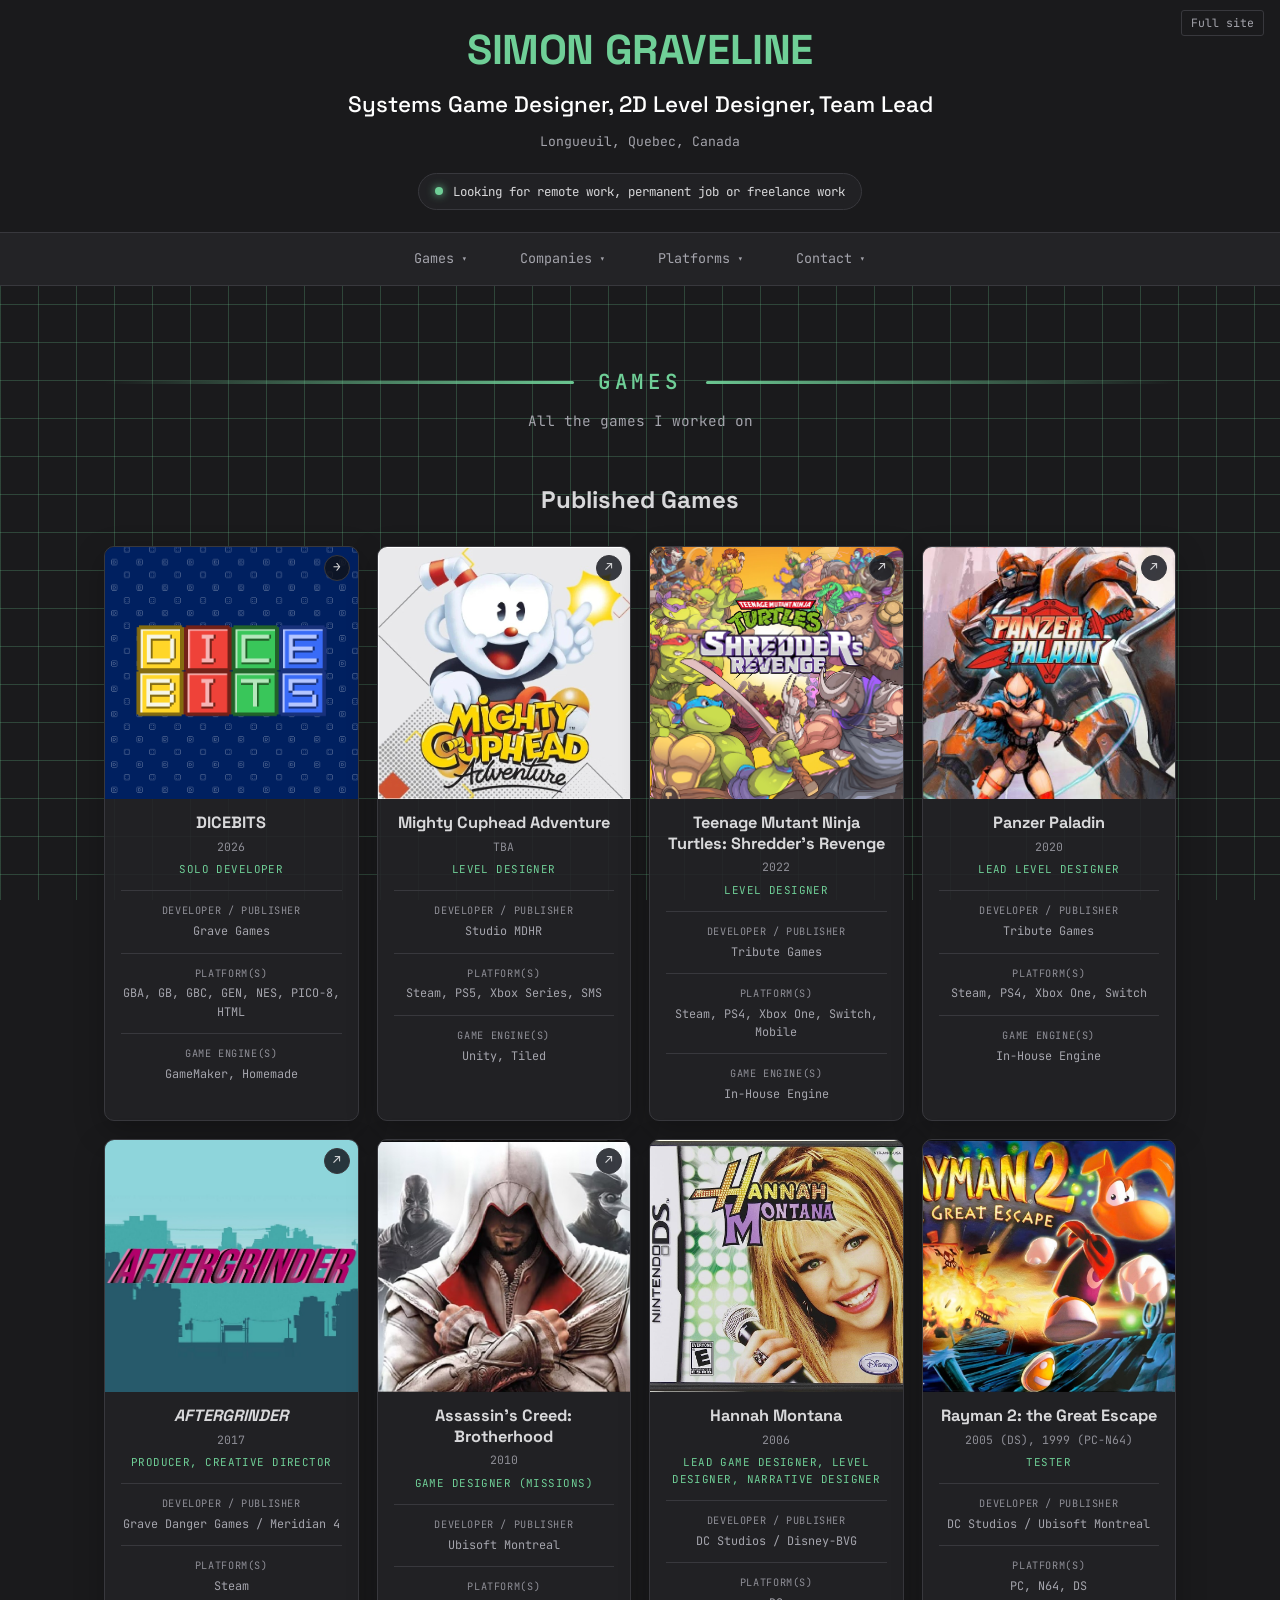
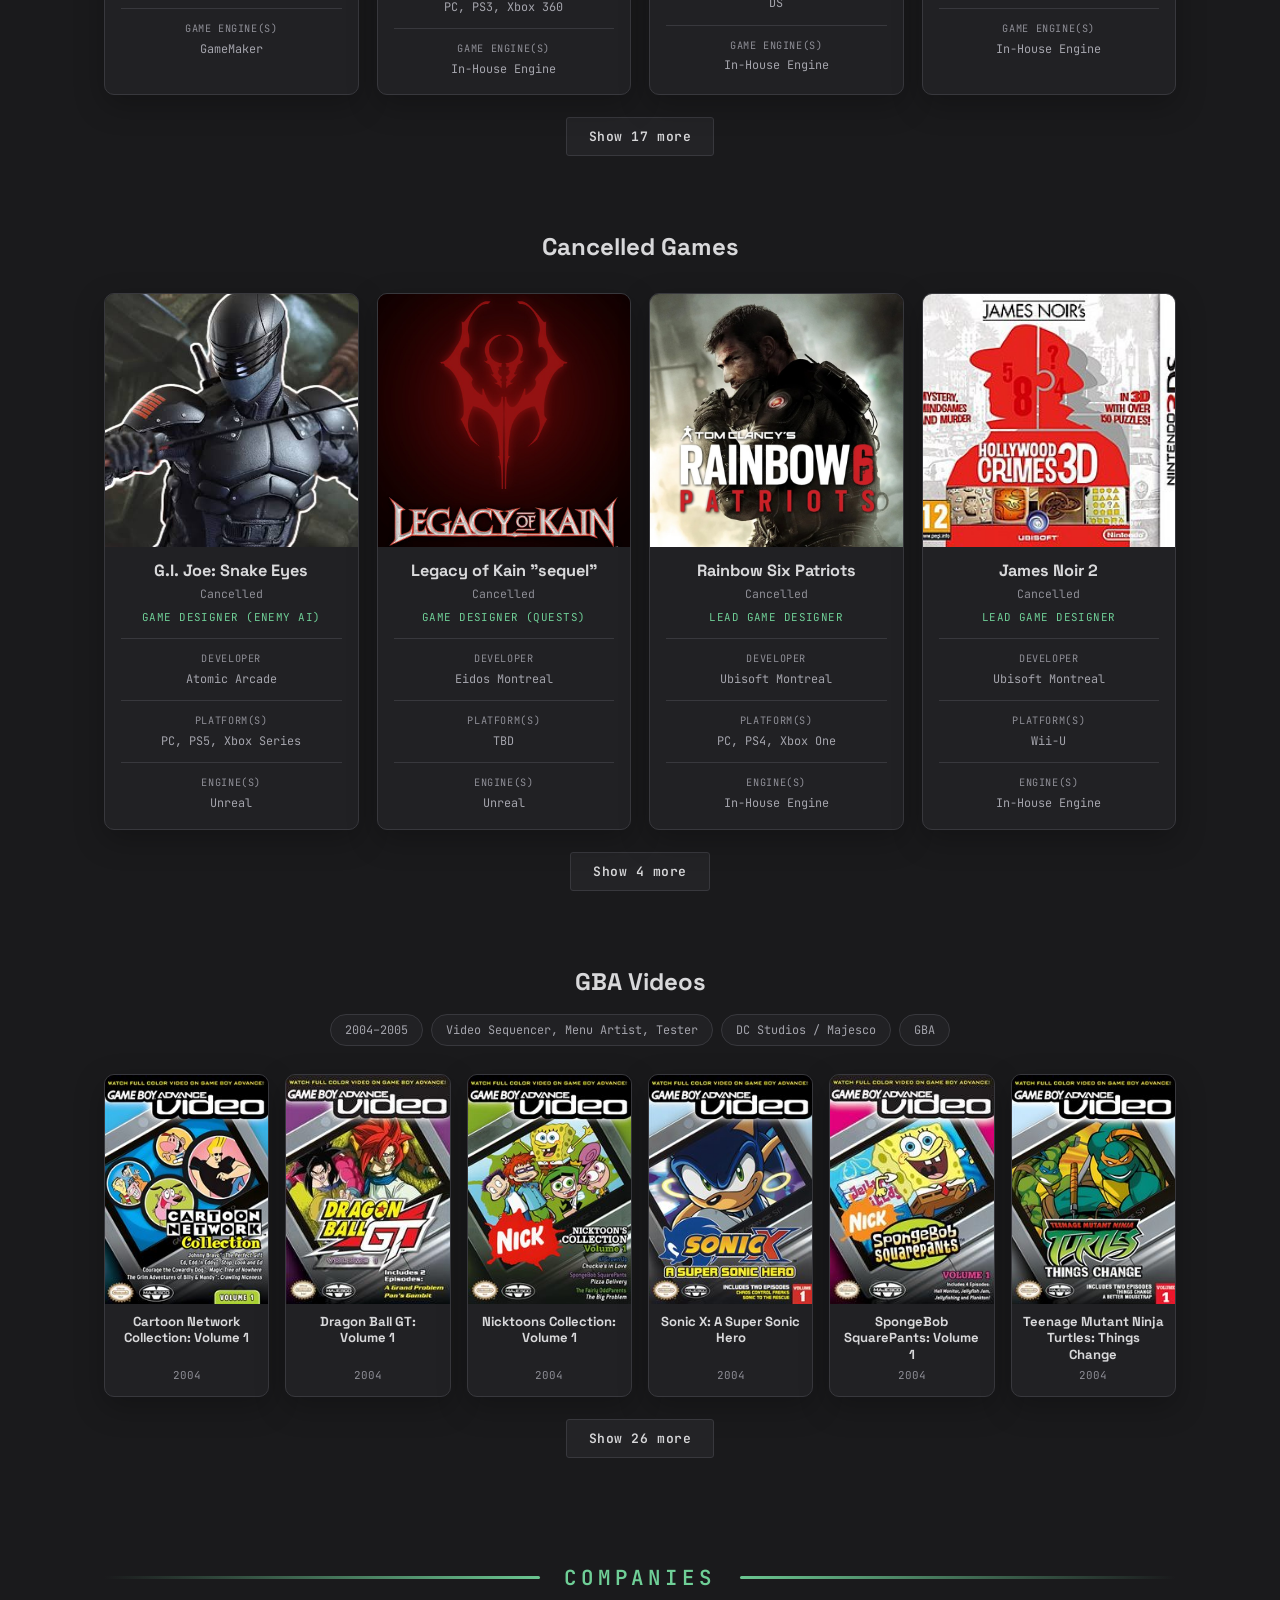
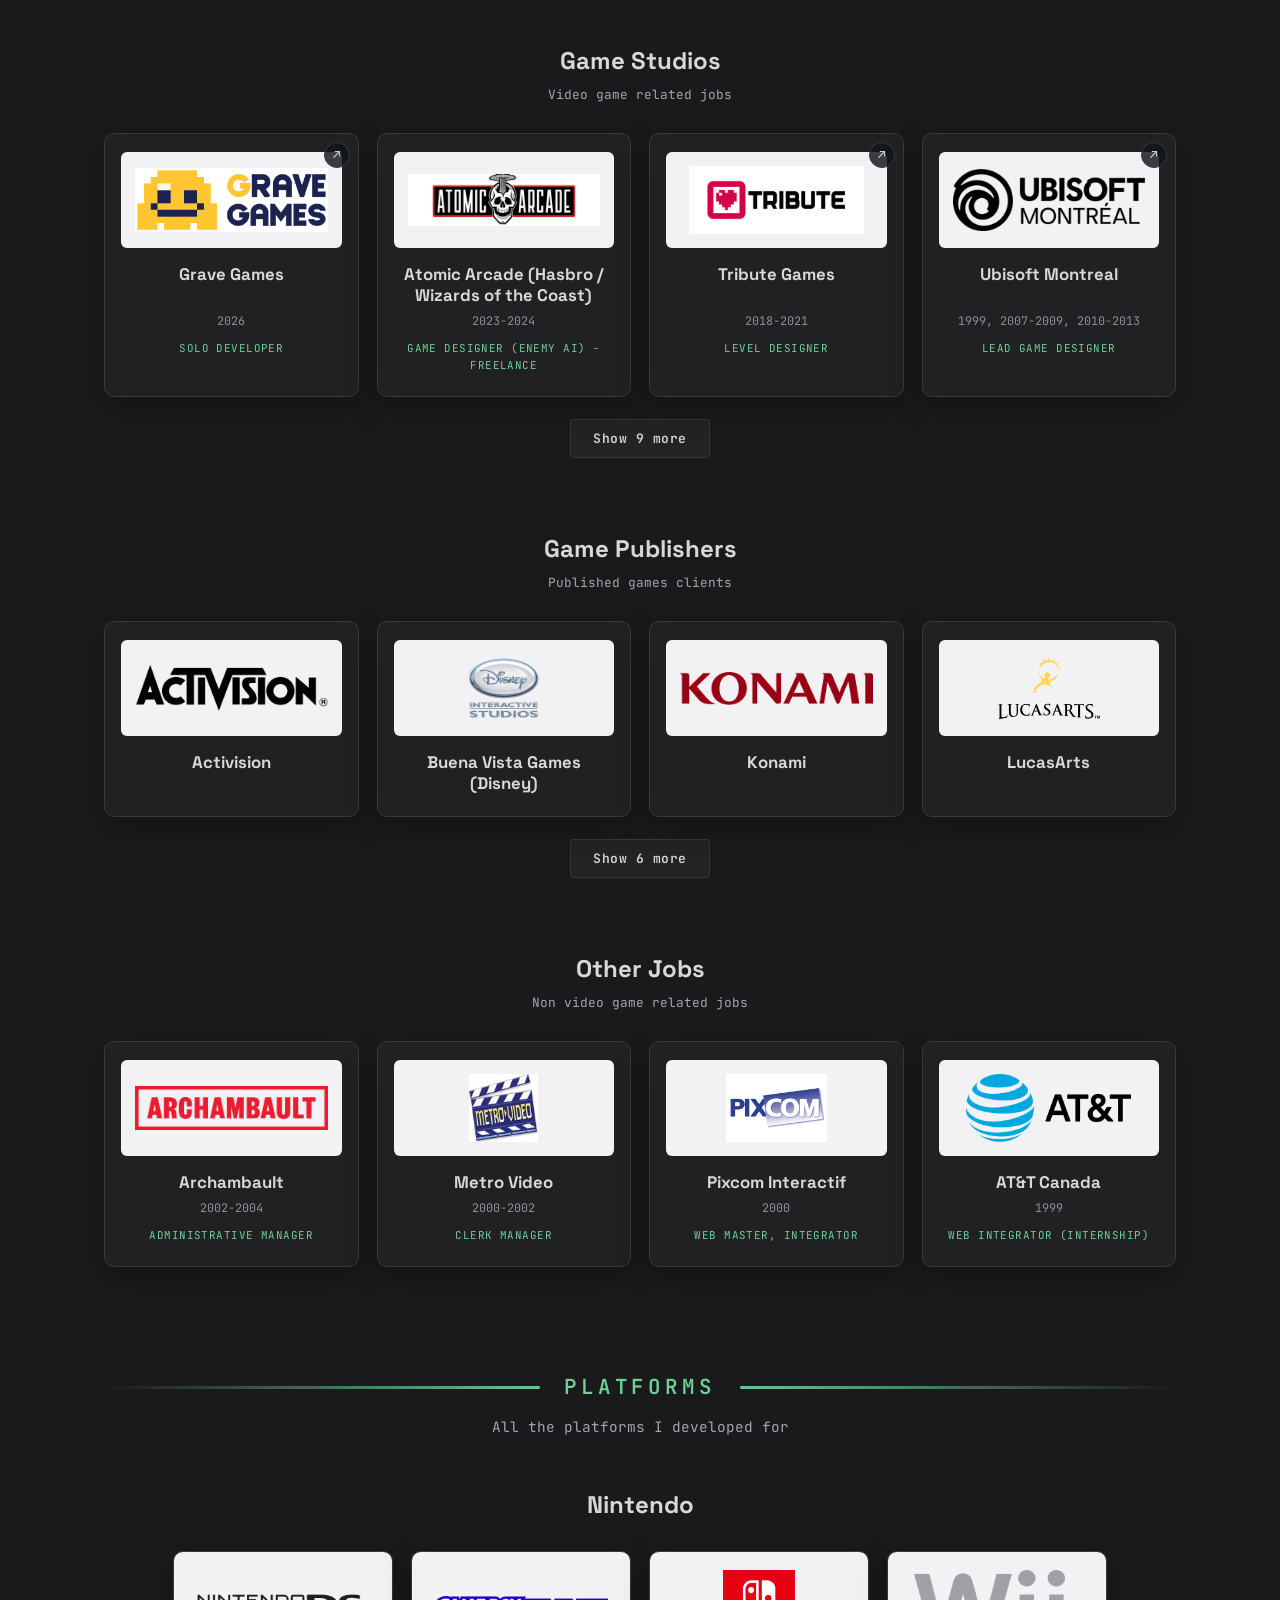
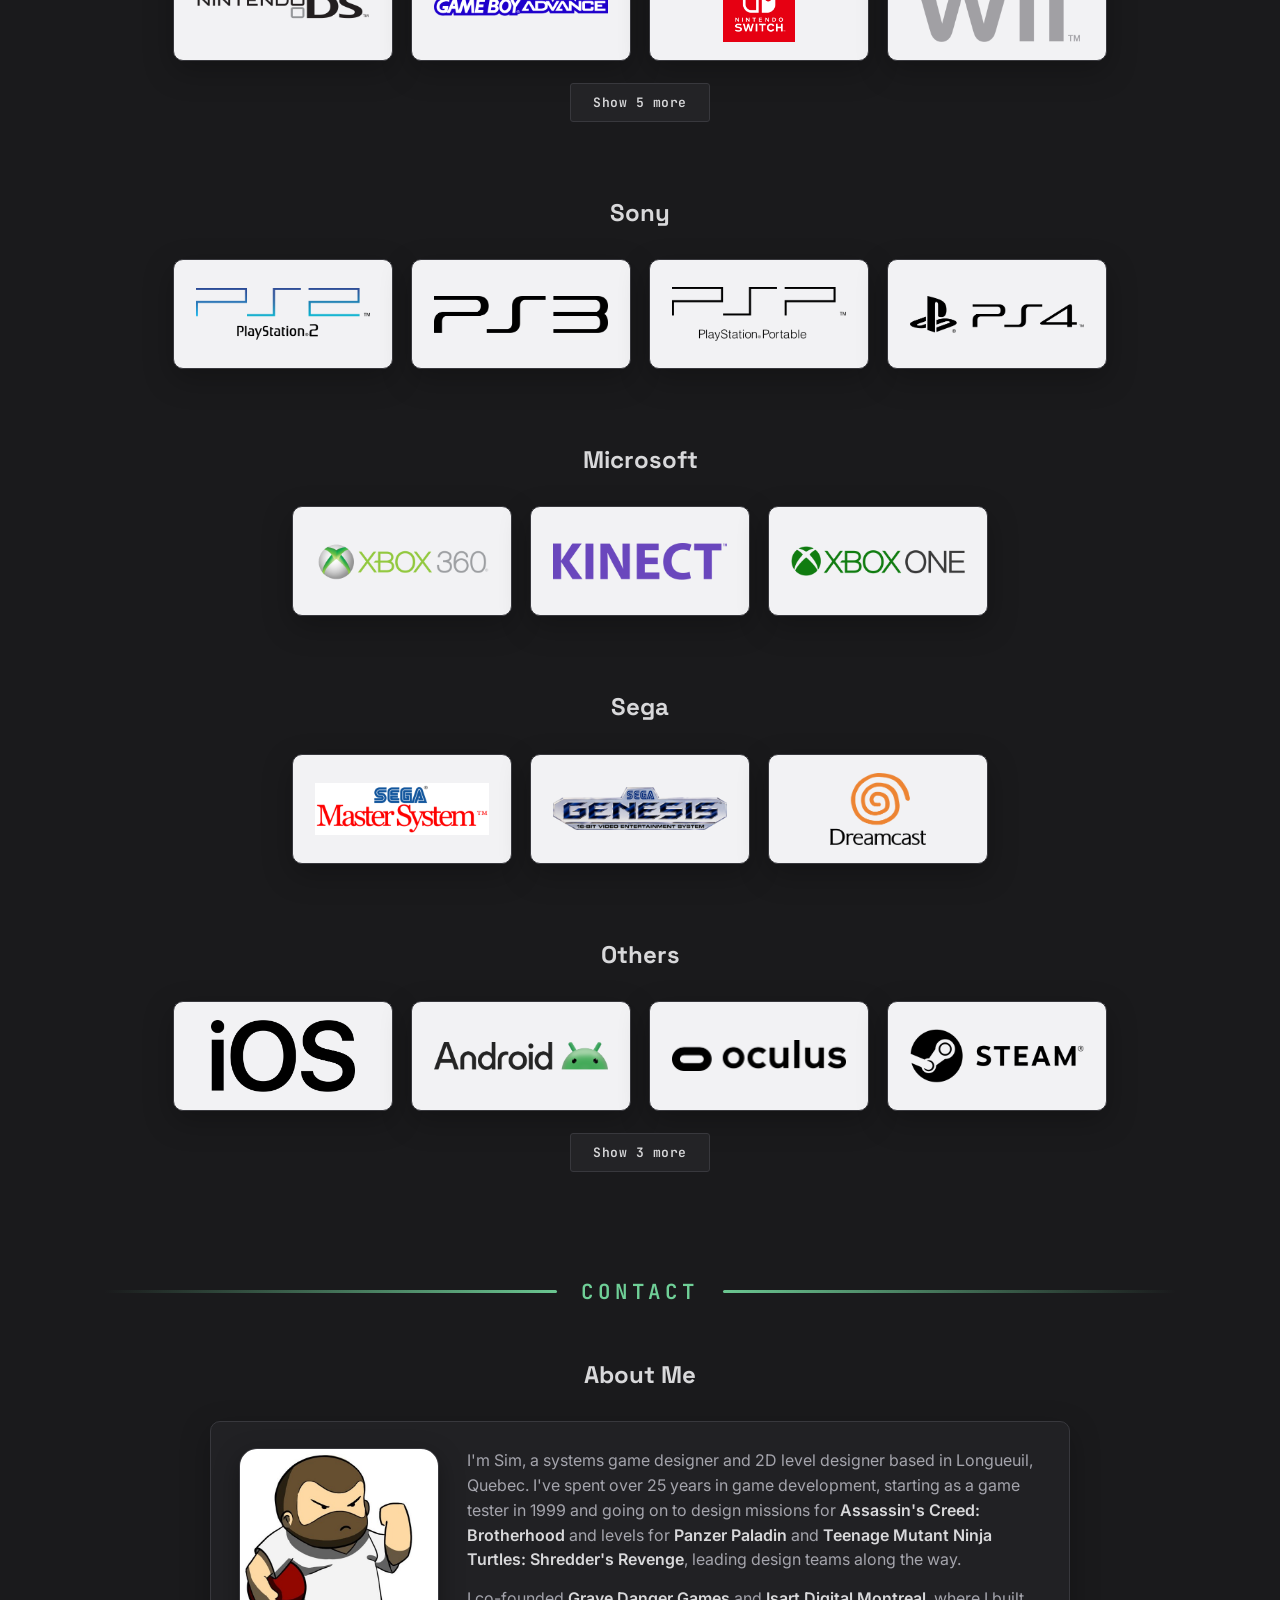
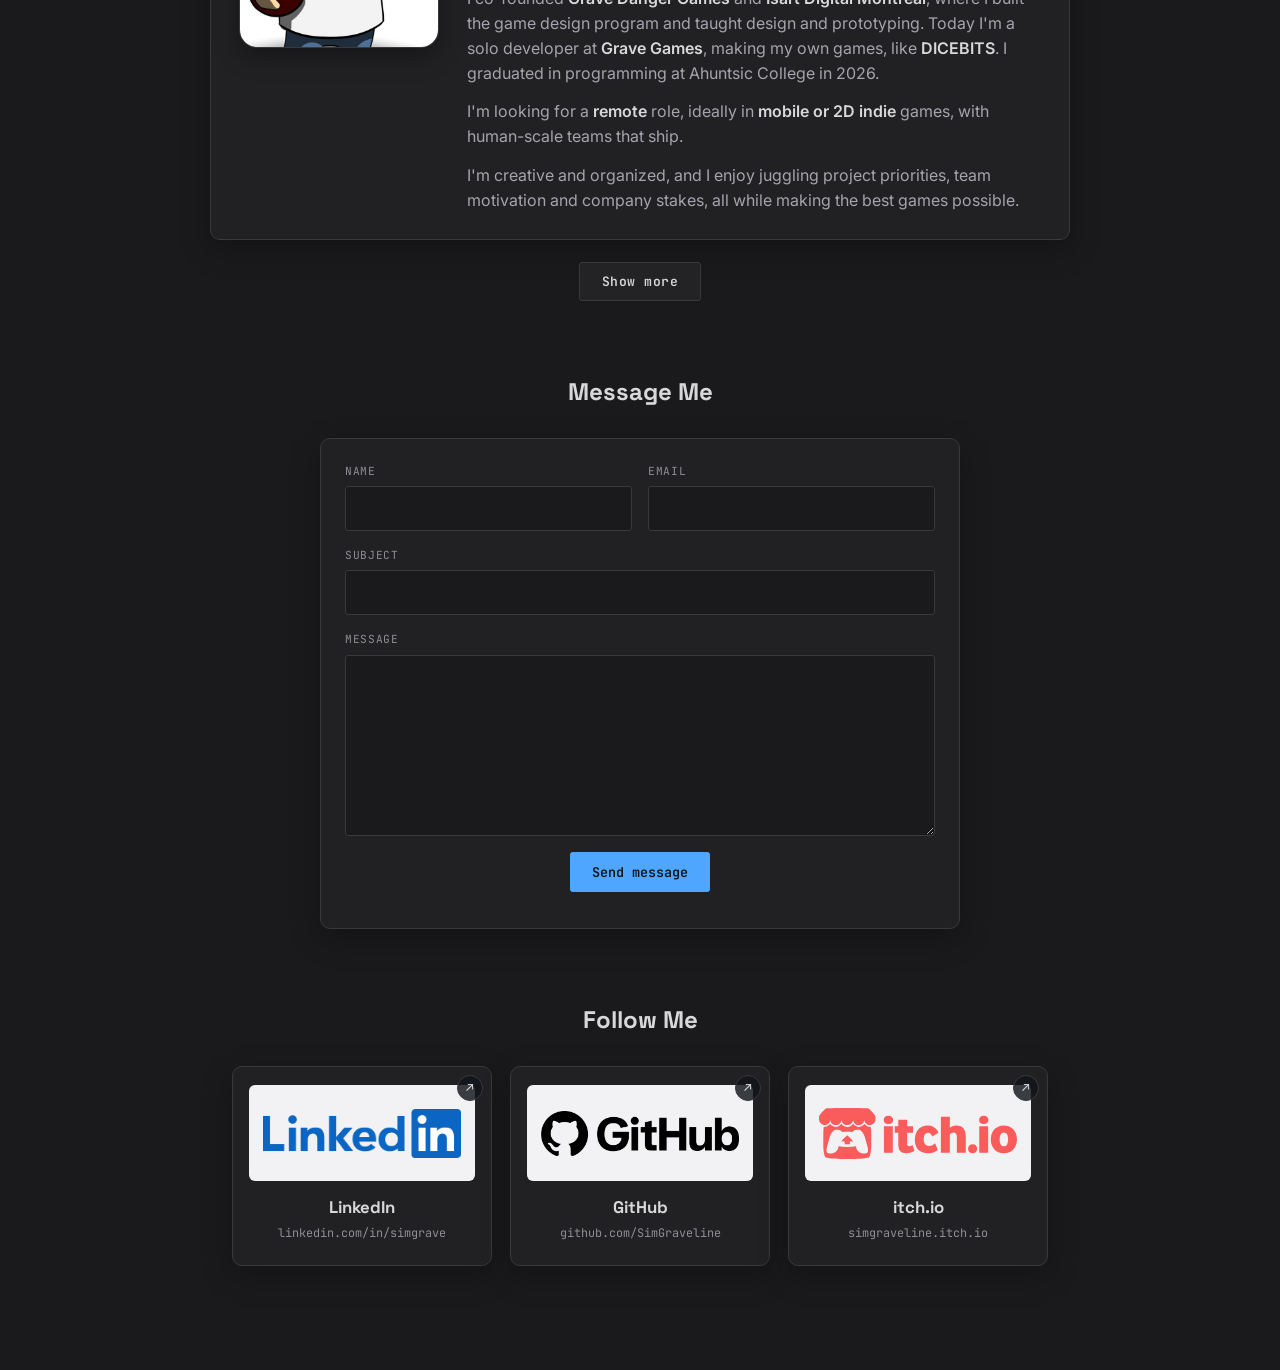
==== commit f3cd3499: "Grave Games logo: yellow slime and G Co-Authored-By: Claude Sonnet 5.5 <noreply@anthropic.com>" ====
--- a/index.html
+++ b/index.html
@@ -183,6 +183,6 @@
     </section>
   </main>
 
-  <script src="main.js?v=16"></script>
+  <script src="main.js?v=17"></script>
 </body>
 </html>
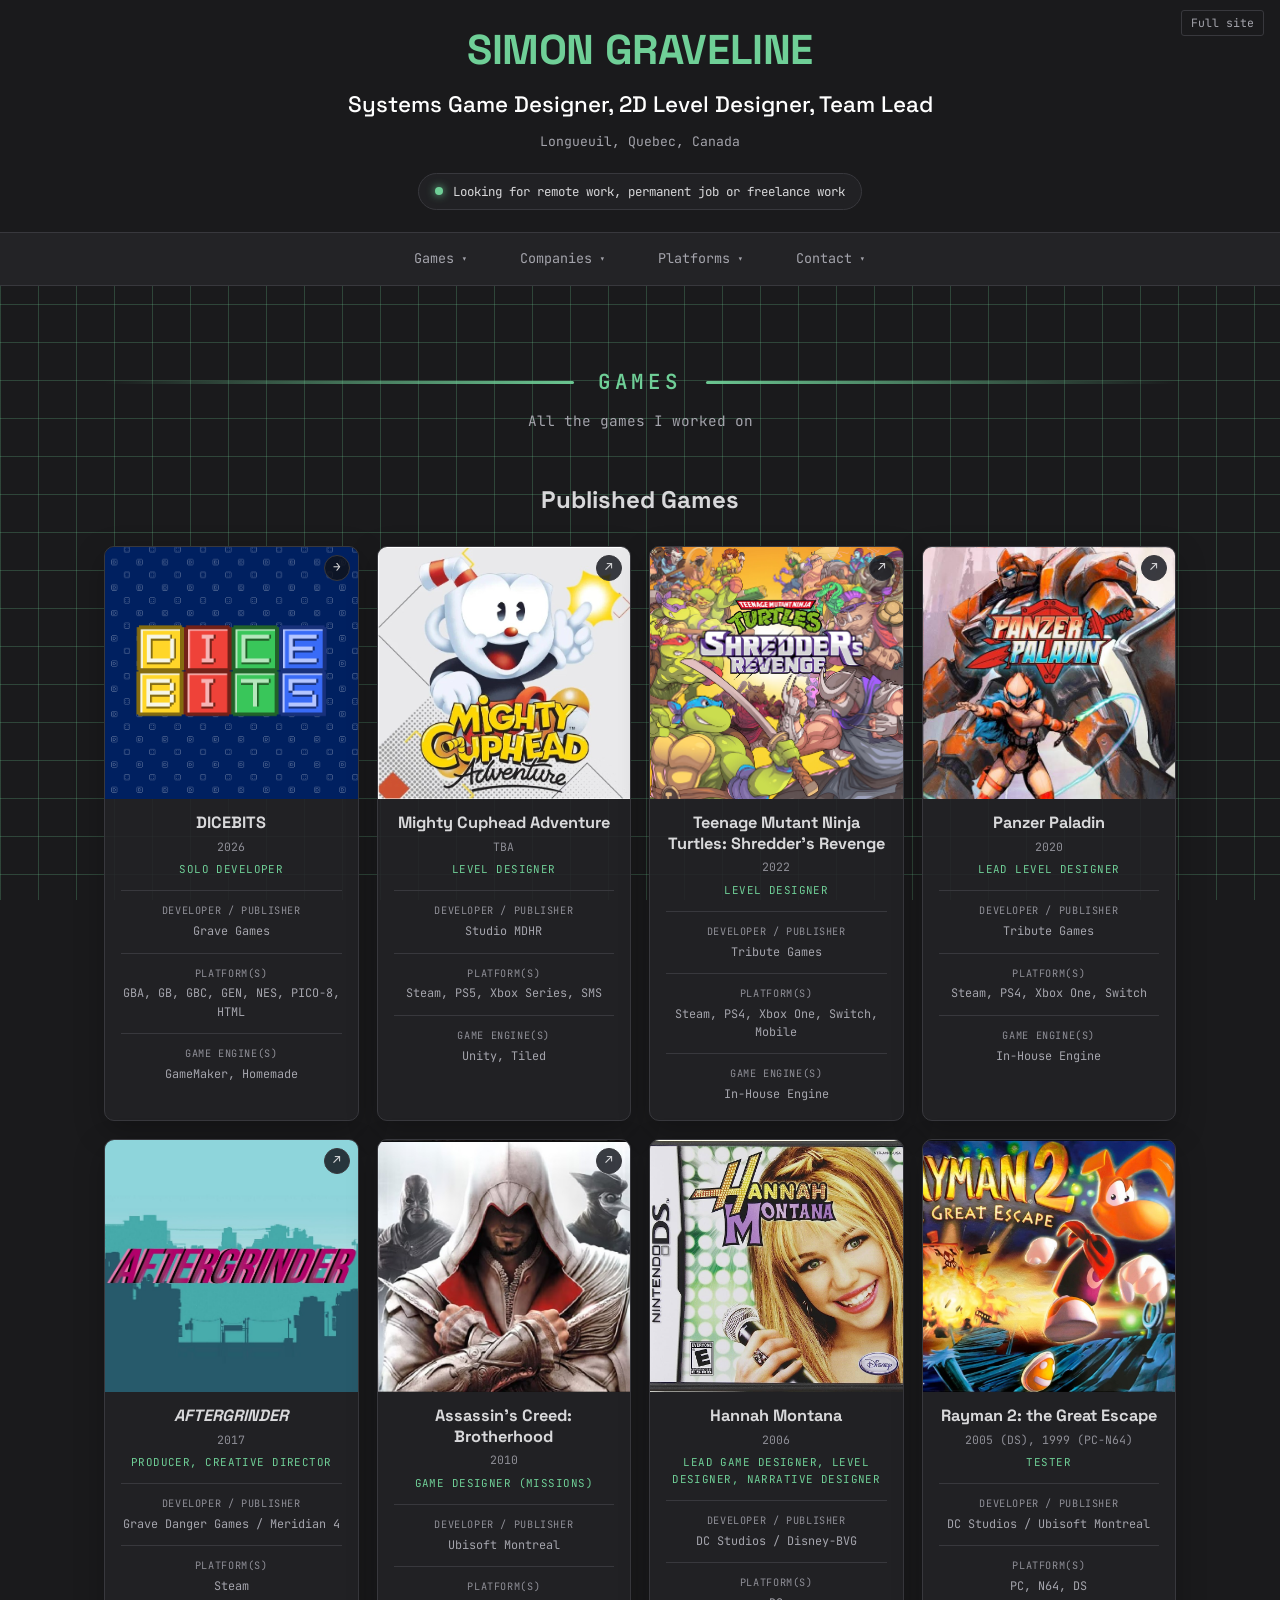
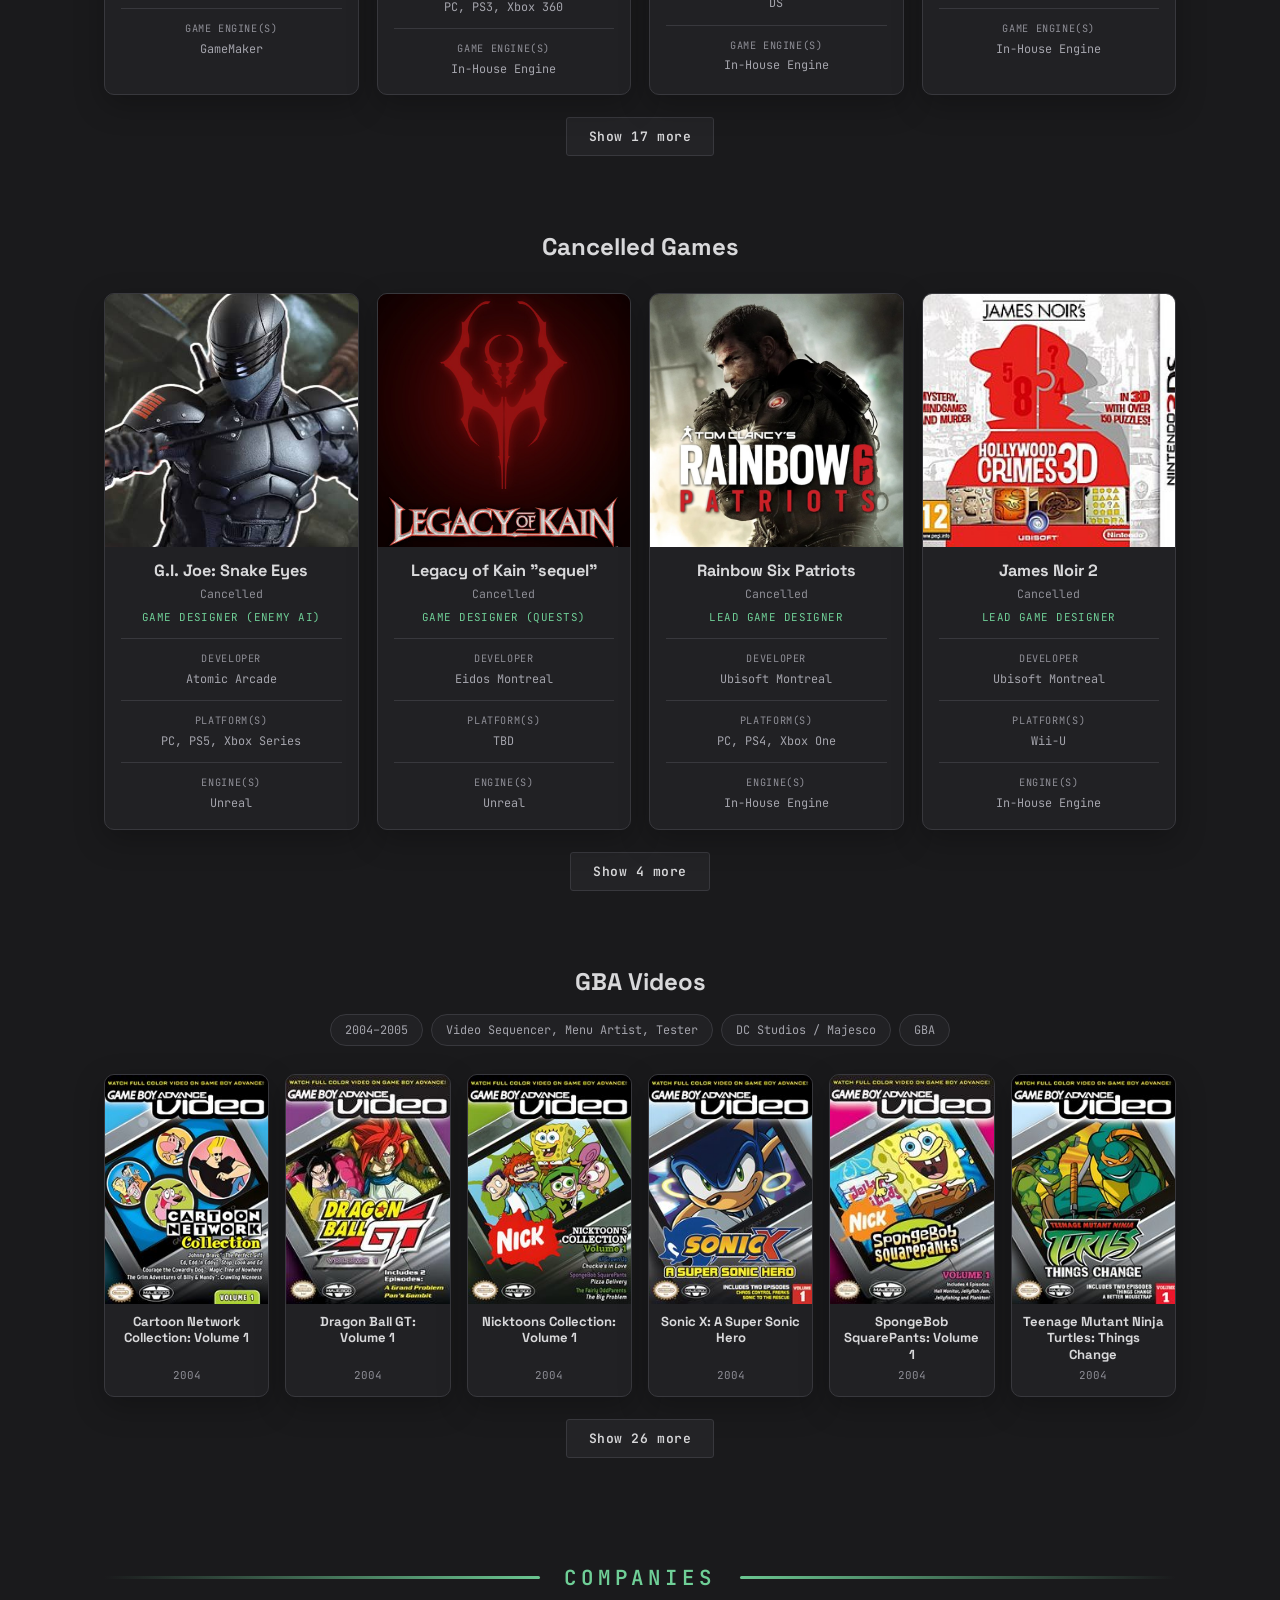
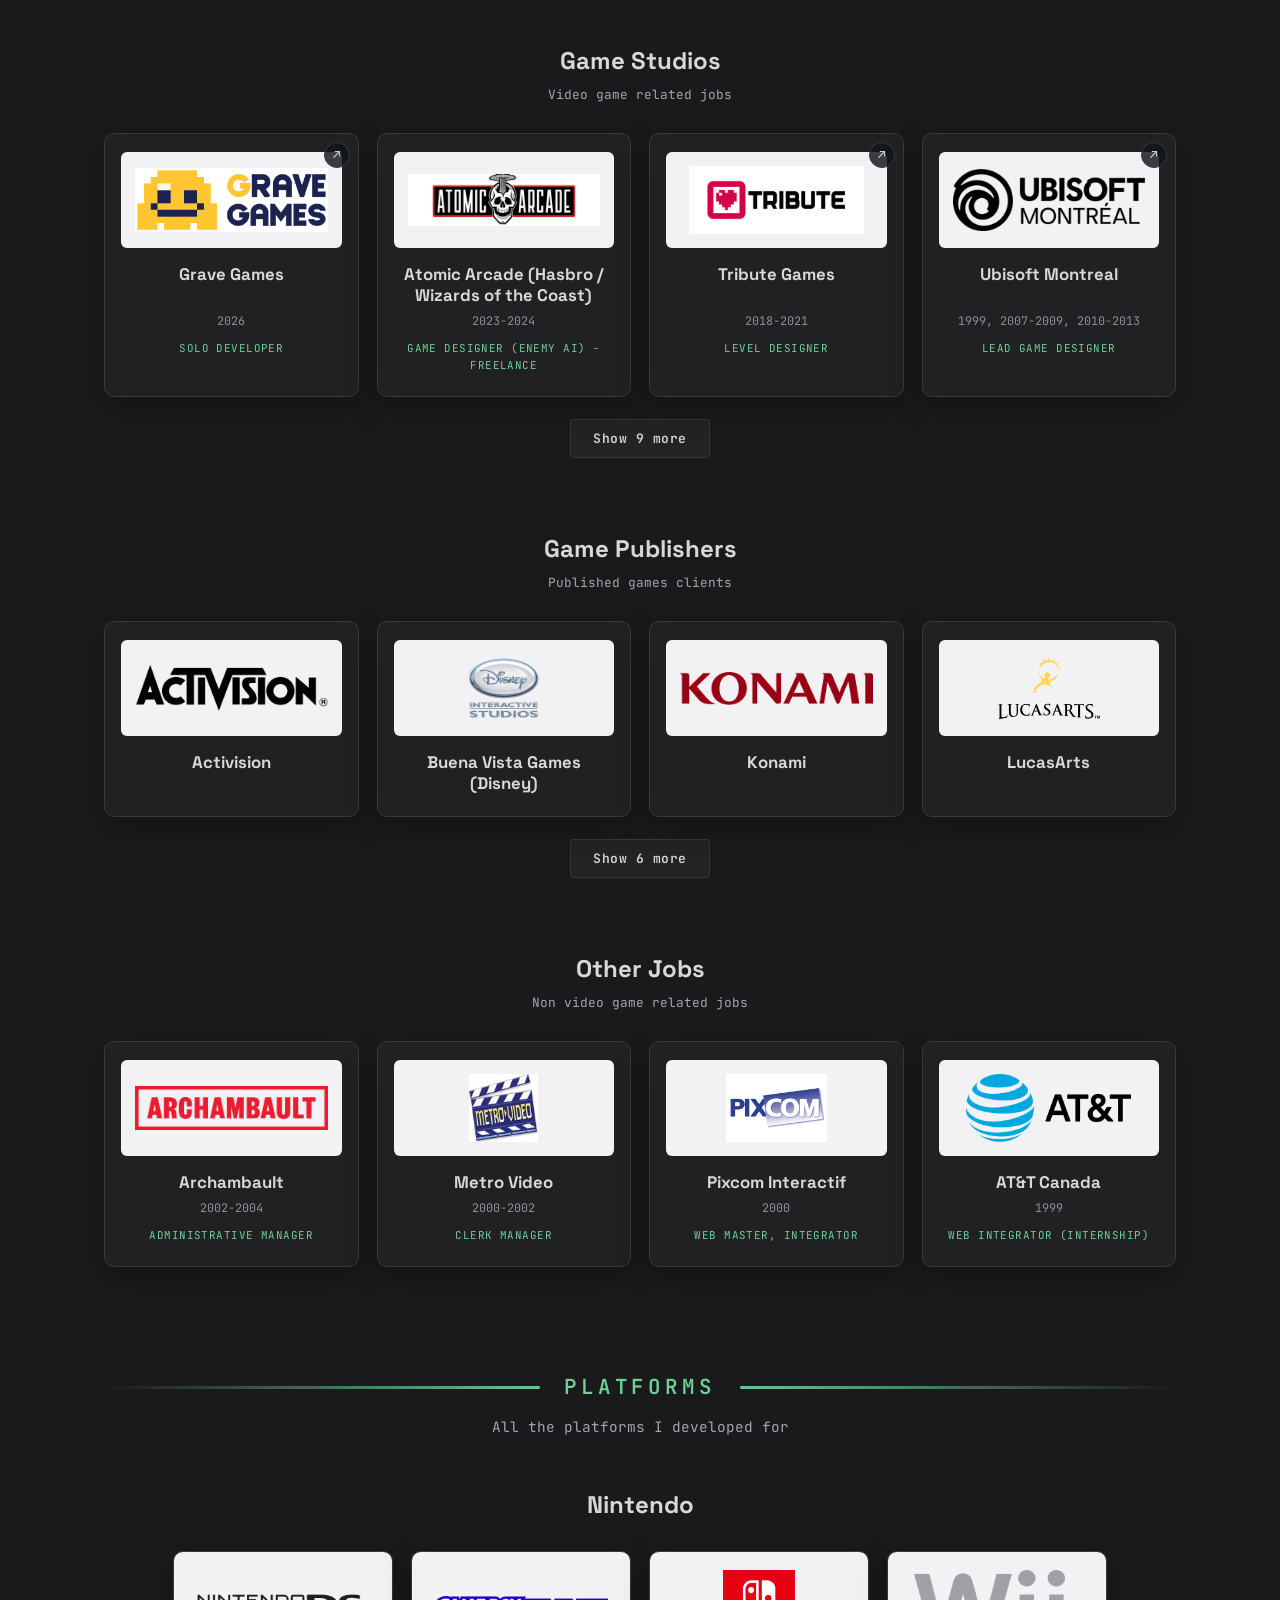
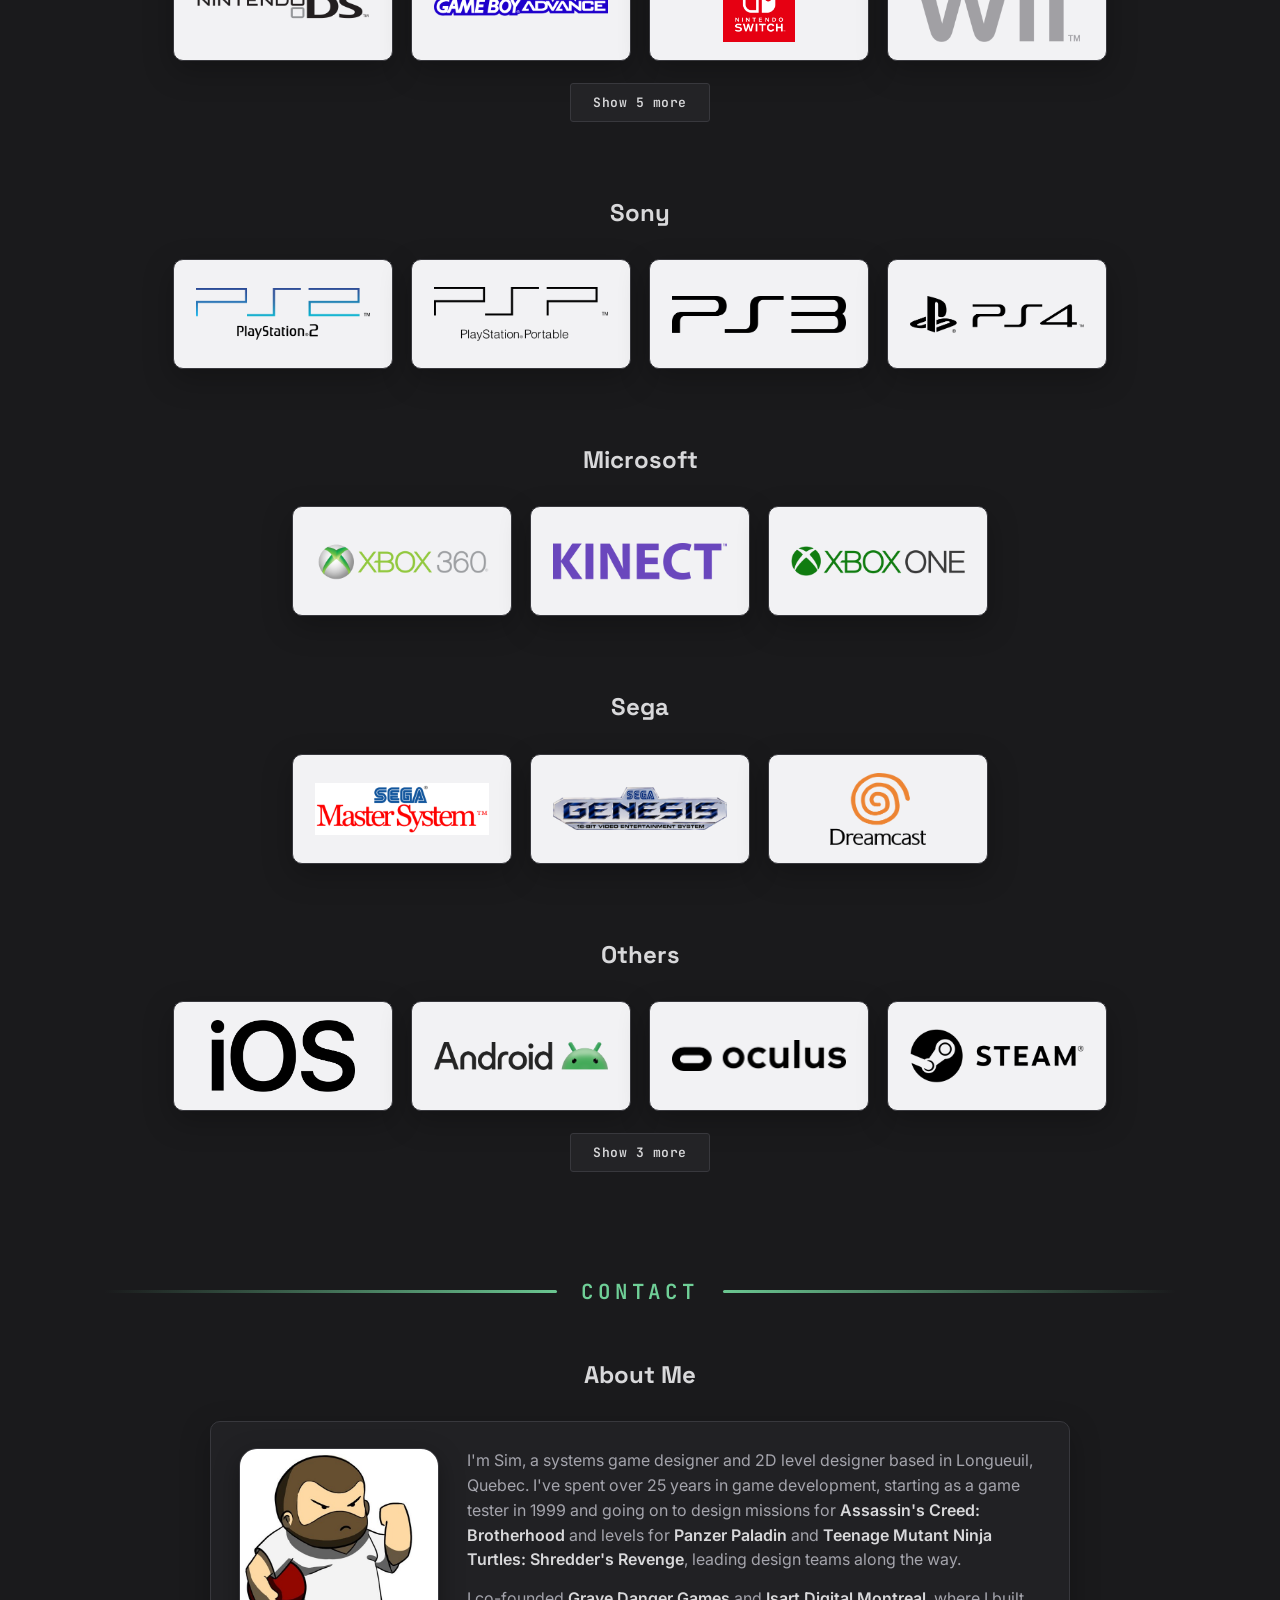
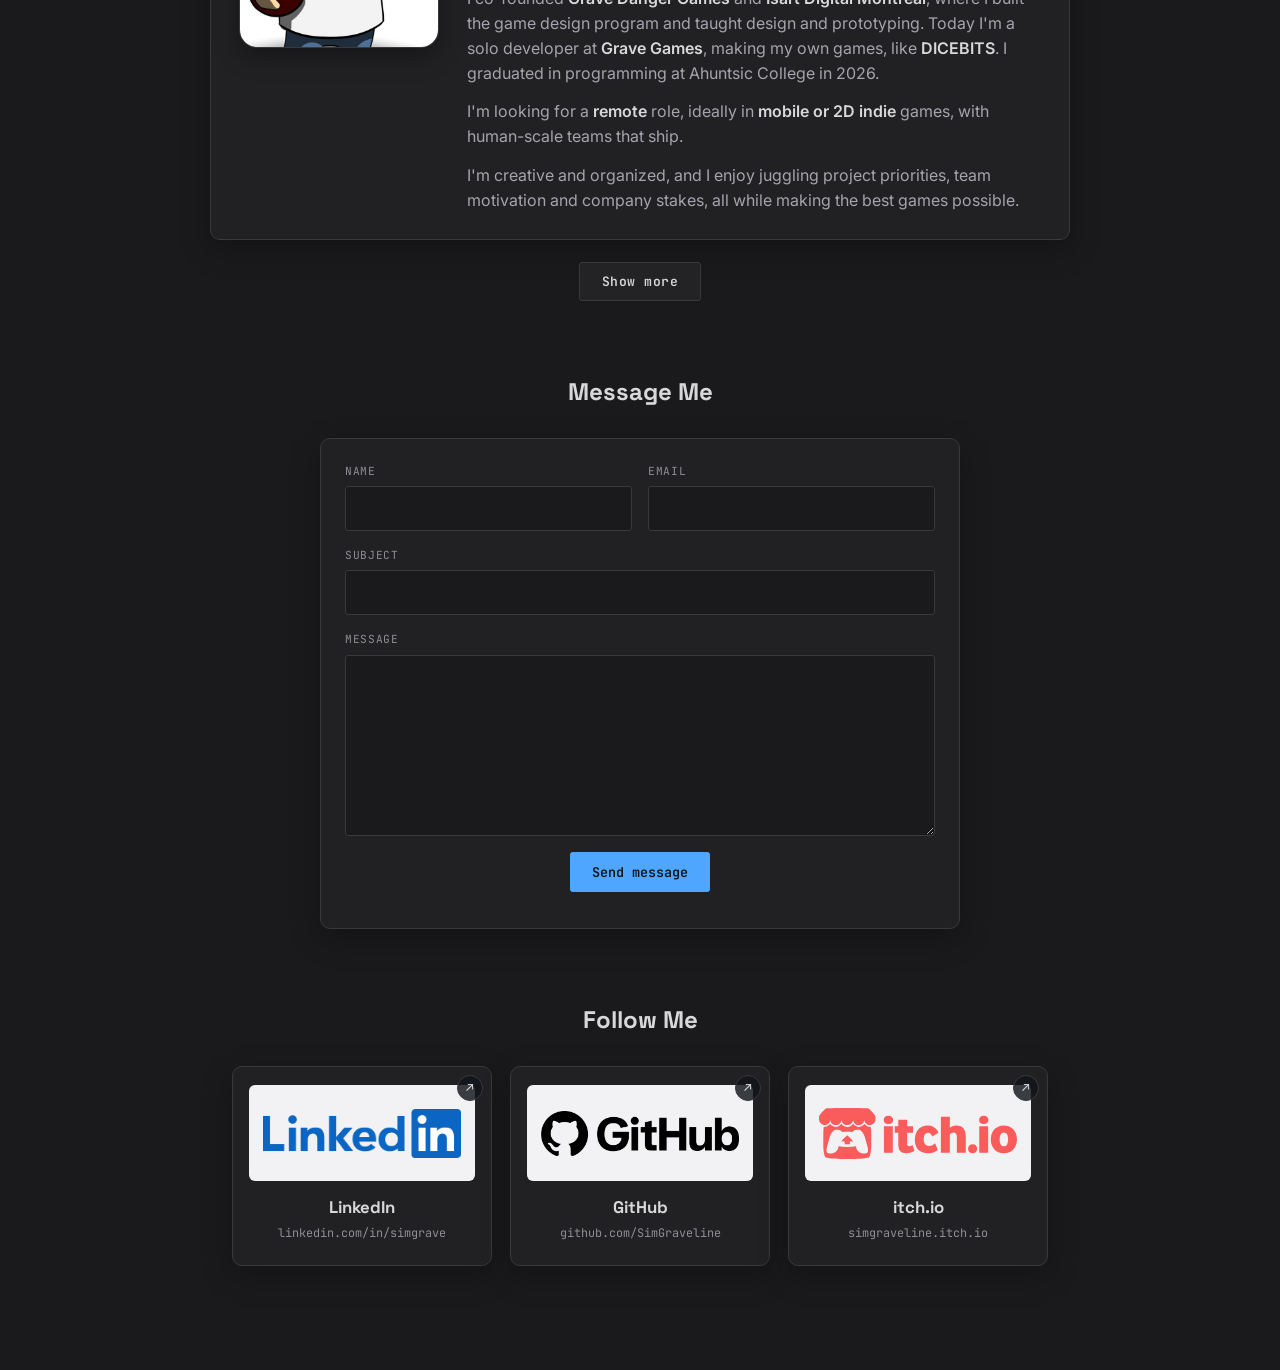
==== commit 63a3ed96: "Sony platforms: PSP before PS3 Co-Authored-By: Claude Sonnet 5.5 <noreply@anthropic.com>" ====
--- a/index.html
+++ b/index.html
@@ -183,6 +183,6 @@
     </section>
   </main>
 
-  <script src="main.js?v=17"></script>
+  <script src="main.js?v=18"></script>
 </body>
 </html>
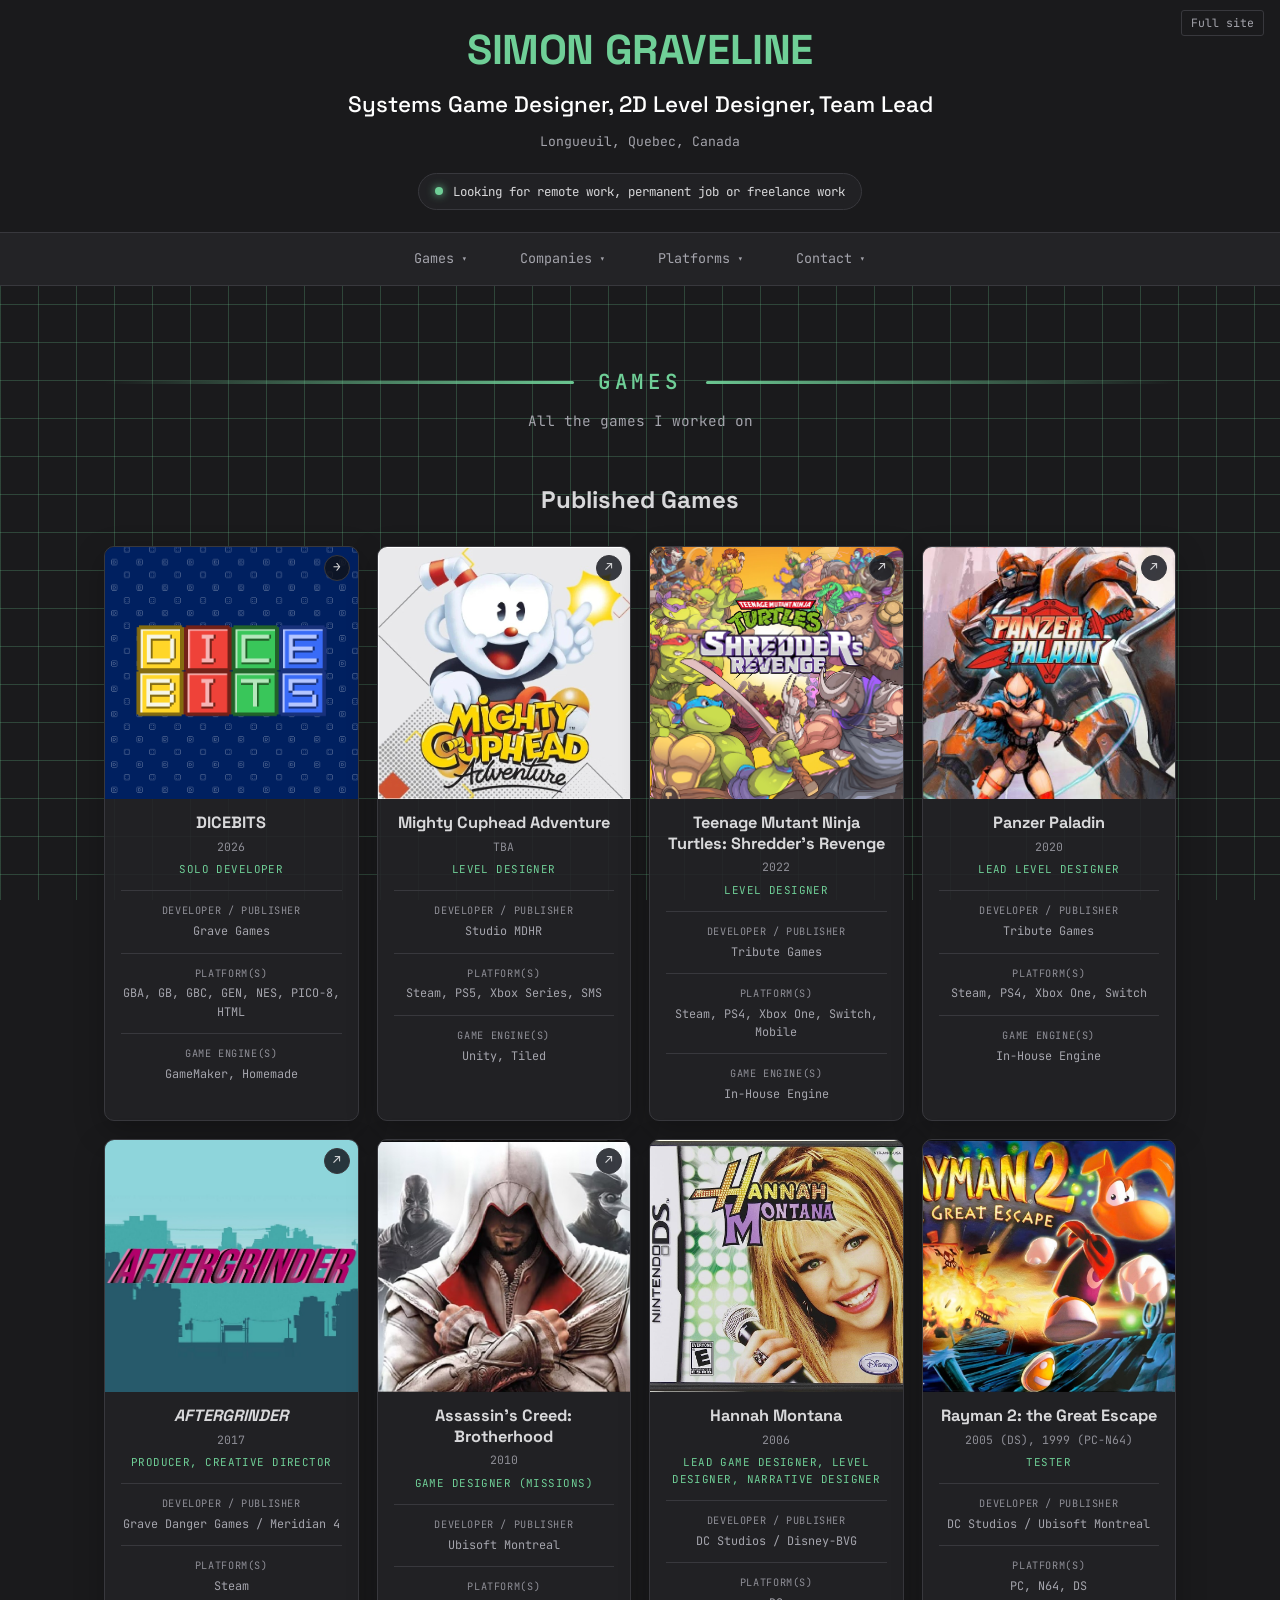
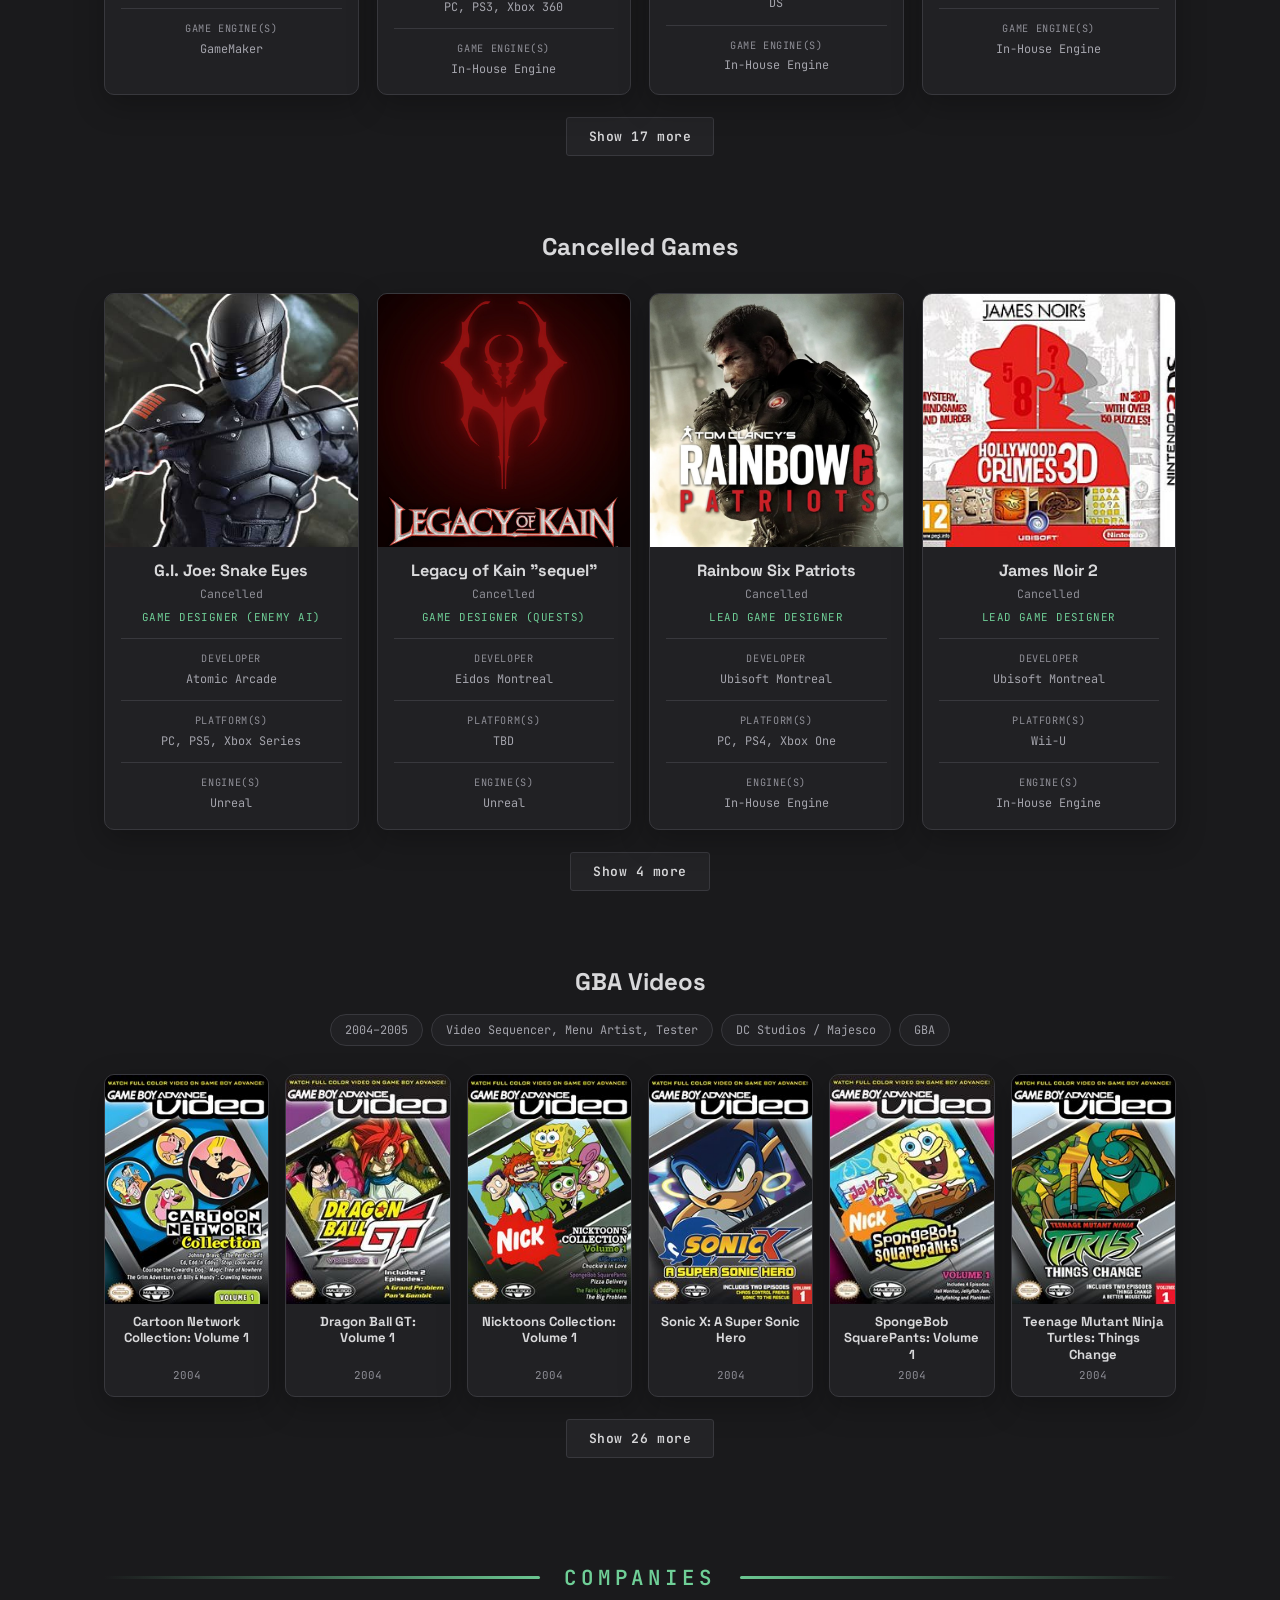
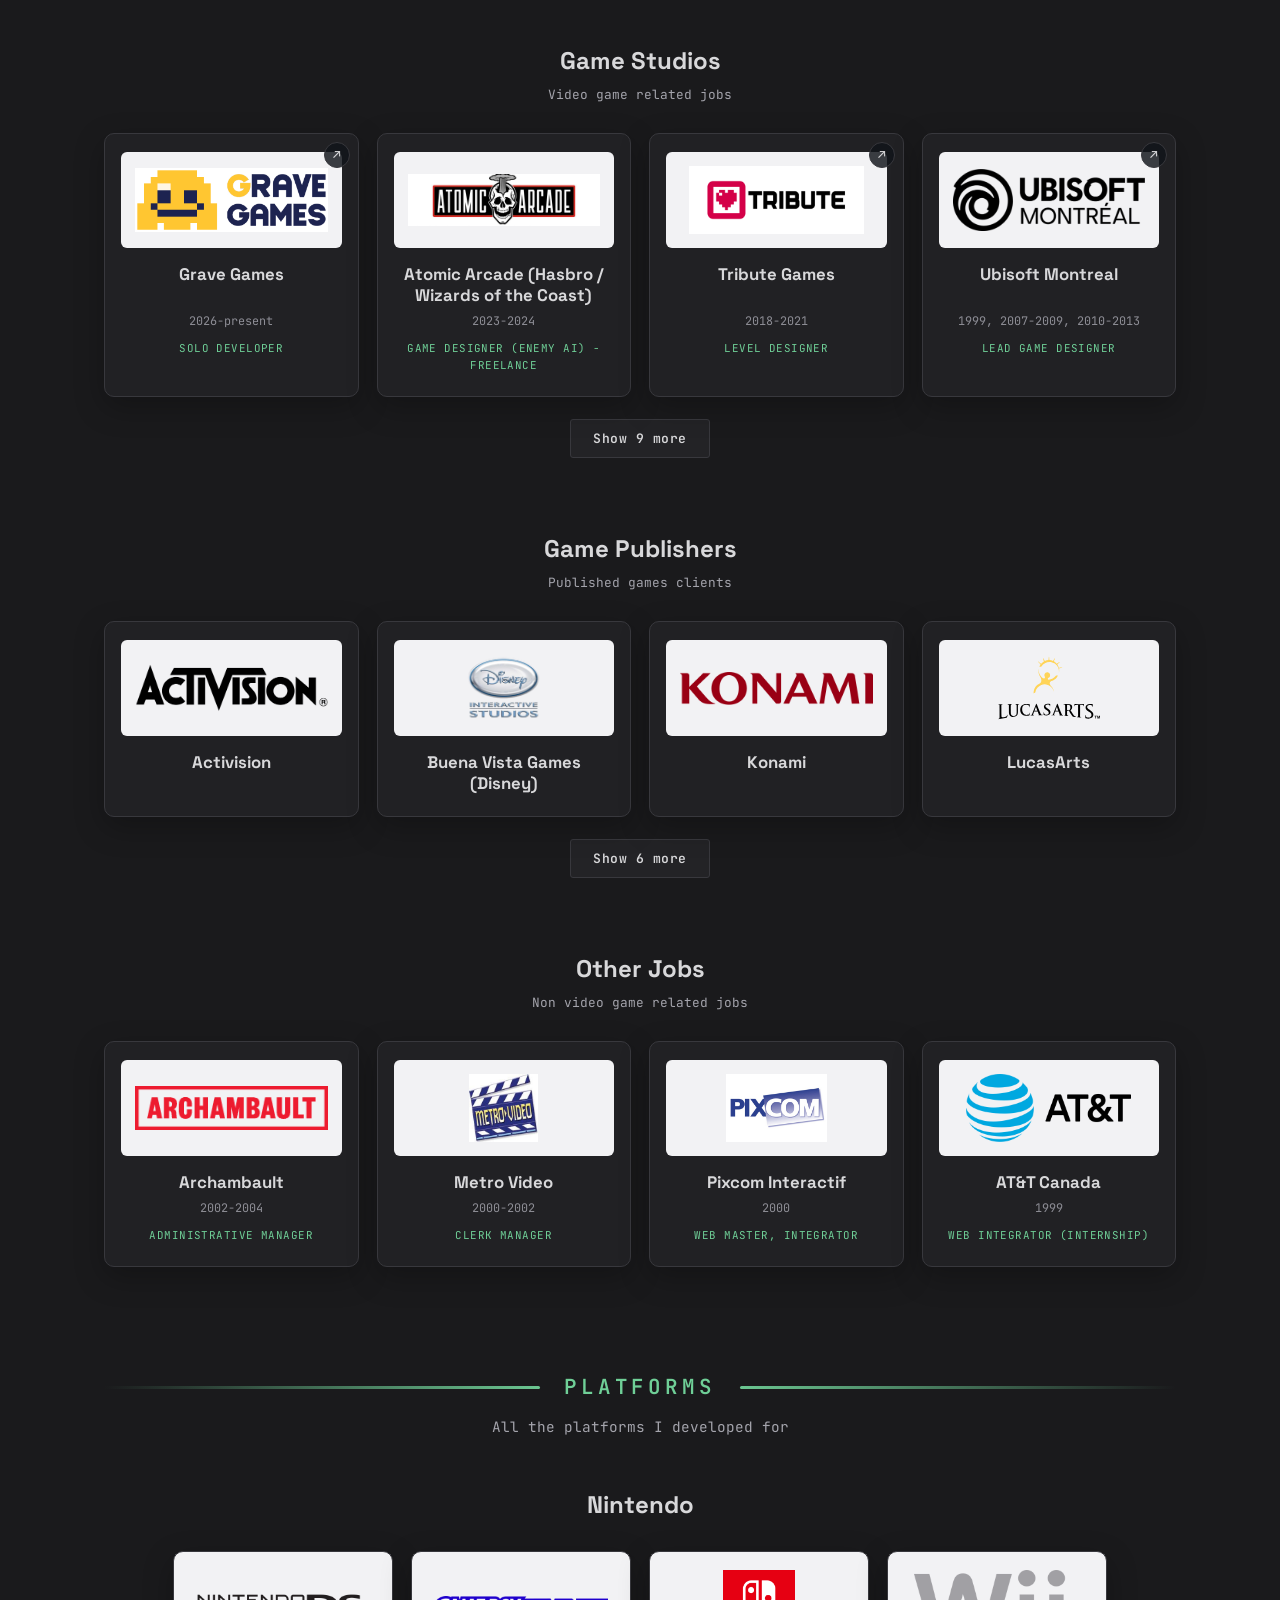
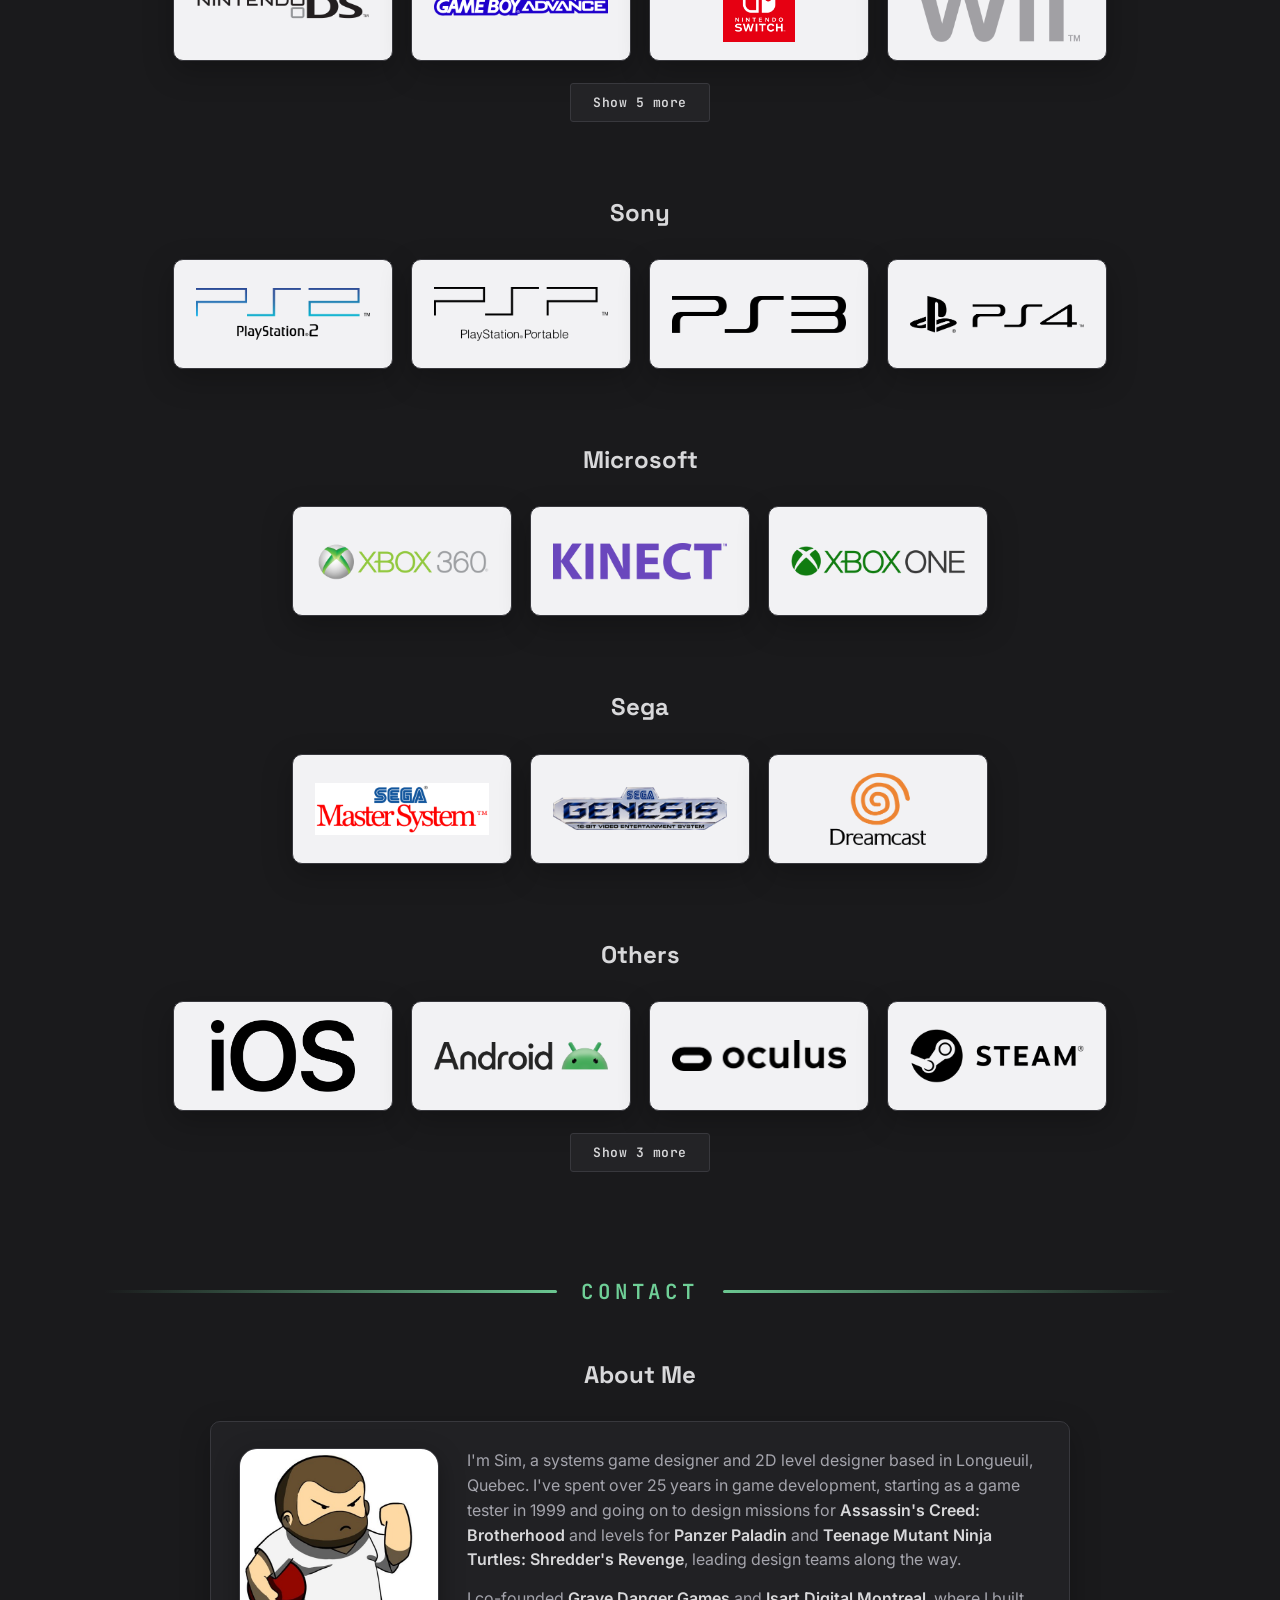
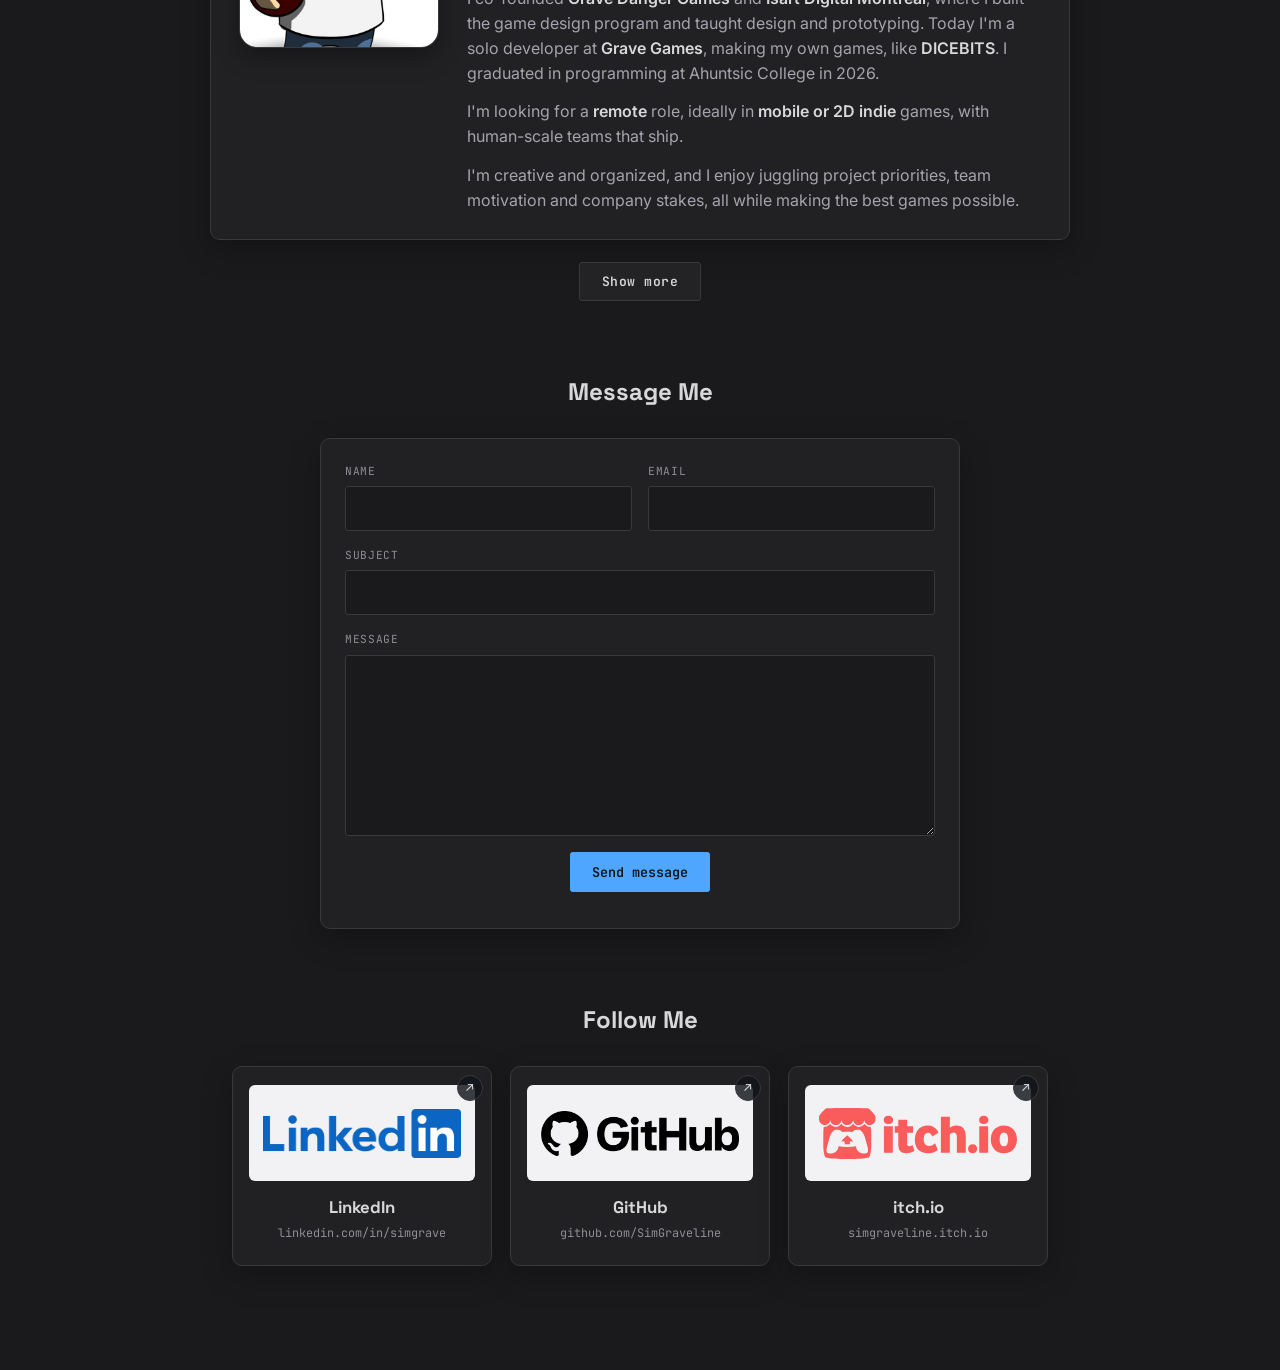
==== commit 73c3eb65: "Skills reorganized, DICEBITS GIF hover and PC/Mobile line, Grave Games 2026-present Co-Authored-By: " ====
--- a/index.html
+++ b/index.html
@@ -144,9 +144,9 @@
         </div>
       </div>
       <div class="skills-block" id="skillsBlock" hidden>
-        <div class="skill-group"><h3>Systems design</h3><div class="skill-chips"><span class="skill-chip">Game Systems and Mechanics</span><span class="skill-chip">Enemy and NPC AI</span><span class="skill-chip">Missions, Side Quests and Systemic Events</span></div></div>
-        <div class="skill-group"><h3>Genre design</h3><div class="skill-chips"><span class="skill-chip">Arcade</span><span class="skill-chip">Casual</span><span class="skill-chip">Idle</span><span class="skill-chip">Platformer</span><span class="skill-chip">Puzzle</span><span class="skill-chip">Shmup</span><span class="skill-chip">Twin-Stick</span></div></div>
-        <div class="skill-group"><h3>Tools</h3><div class="skill-chips"><span class="skill-chip">GameMaker</span><span class="skill-chip">Unity</span><span class="skill-chip">Javascript</span><span class="skill-chip">Figma</span><span class="skill-chip">Miro</span><span class="skill-chip">Notion</span></div></div>
+        <div class="skill-group"><h3>Design skills</h3><div class="skill-chips"><span class="skill-chip">Game Mechanics</span><span class="skill-chip">Core Loops</span><span class="skill-chip">Juice and Feedback</span><span class="skill-chip">Enemy AI</span><span class="skill-chip">2D Level Design</span><span class="skill-chip">Game Progression</span><span class="skill-chip">Missions and Quests</span><span class="skill-chip">Systemic Events</span></div></div>
+        <div class="skill-group"><h3>Preferred genres</h3><div class="skill-chips"><span class="skill-chip">Arcade</span><span class="skill-chip">Casual</span><span class="skill-chip">Idle</span><span class="skill-chip">Platformer</span><span class="skill-chip">Puzzle</span><span class="skill-chip">Shmup</span><span class="skill-chip">Twin-Stick</span></div></div>
+        <div class="skill-group"><h3>Tools</h3><div class="skill-chips"><span class="skill-chip">GameMaker</span><span class="skill-chip">Unity</span><span class="skill-chip">Javascript</span><span class="skill-chip">Figma</span><span class="skill-chip">Miro</span><span class="skill-chip">Notion</span><span class="skill-chip">SQL</span><span class="skill-chip">NoSQL</span></div></div>
         <div class="skill-group"><h3>Soft skills</h3><div class="skill-chips"><span class="skill-chip">Autonomy</span><span class="skill-chip">Communication</span><span class="skill-chip">Leadership</span><span class="skill-chip">Multitasking</span><span class="skill-chip">Organization</span><span class="skill-chip">Problem Solving</span><span class="skill-chip">Quick Learning</span></div></div>
         <div class="skill-group"><h3>Languages</h3><div class="skill-chips"><span class="skill-chip">Native French — spoken and written</span><span class="skill-chip">Professional English — spoken and written</span></div></div>
       </div>
--- a/main.css
+++ b/main.css
@@ -304,8 +304,8 @@
   max-width: 860px; margin: 18px auto 0;
   display: grid; grid-template-columns: repeat(3, 1fr); gap: 18px;
 }
-/* Soft skills (4th box) spans the width of Systems design + Genre design */
-.skill-group:nth-child(4){ grid-column: span 2; }
+/* Design skills (1st box) spans 2 columns; the 3 boxes below are equal width */
+.skill-group:nth-child(1){ grid-column: span 2; }
 .skill-group{
   background: rgba(35,35,38,0.88); border: 1px solid var(--border); border-radius: 10px;
   padding: 18px 20px; box-shadow: 0 10px 30px rgba(0,0,0,0.25);
@@ -321,7 +321,7 @@
   background: var(--bg-workspace);
 }
 @media (max-width: 820px){ .skills-block{ grid-template-columns: repeat(2, 1fr); } }
-@media (max-width: 560px){ .skills-block{ grid-template-columns: 1fr; } .skill-group:nth-child(4){ grid-column: auto; } }
+@media (max-width: 560px){ .skills-block{ grid-template-columns: 1fr; } .skill-group:nth-child(1){ grid-column: auto; } }
 
 /* ---------- group dividers ---------- */
 .group-divider{ display: flex; align-items: center; gap: 24px; margin: 80px 0 0; }
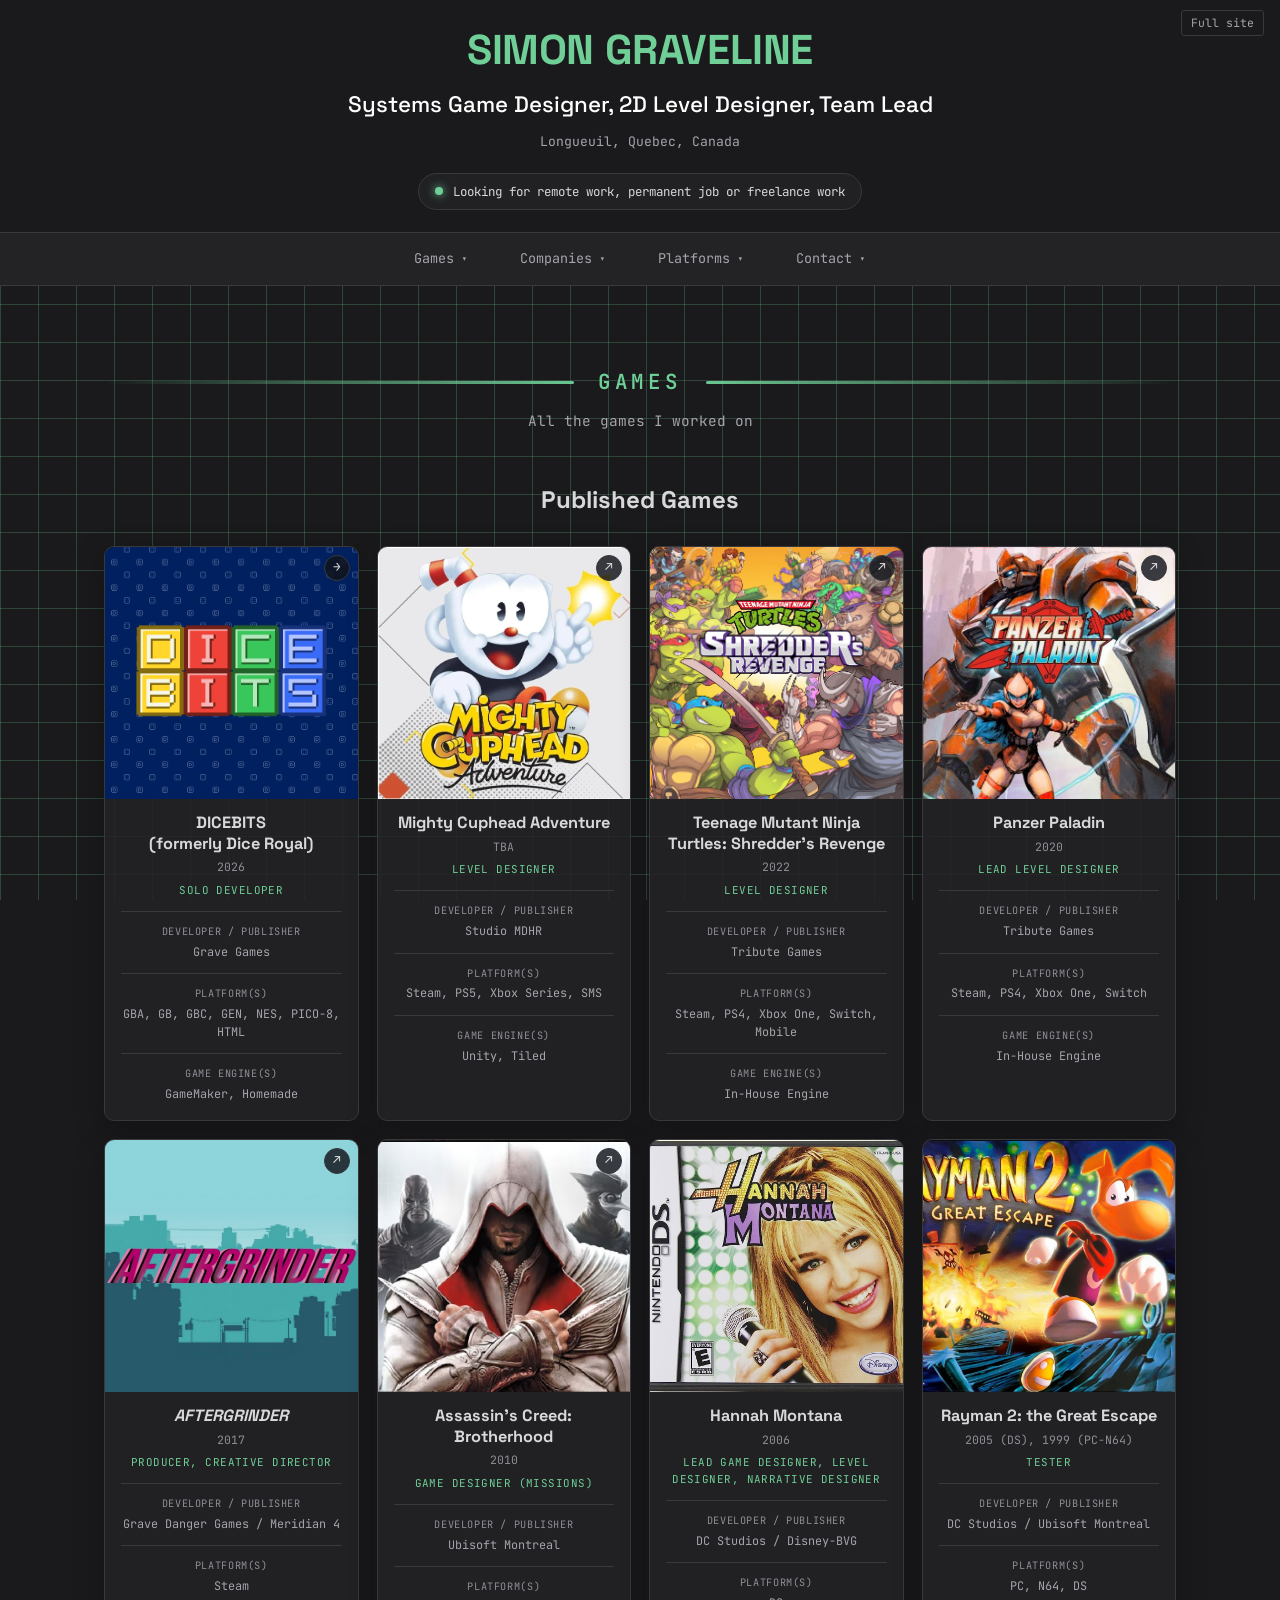
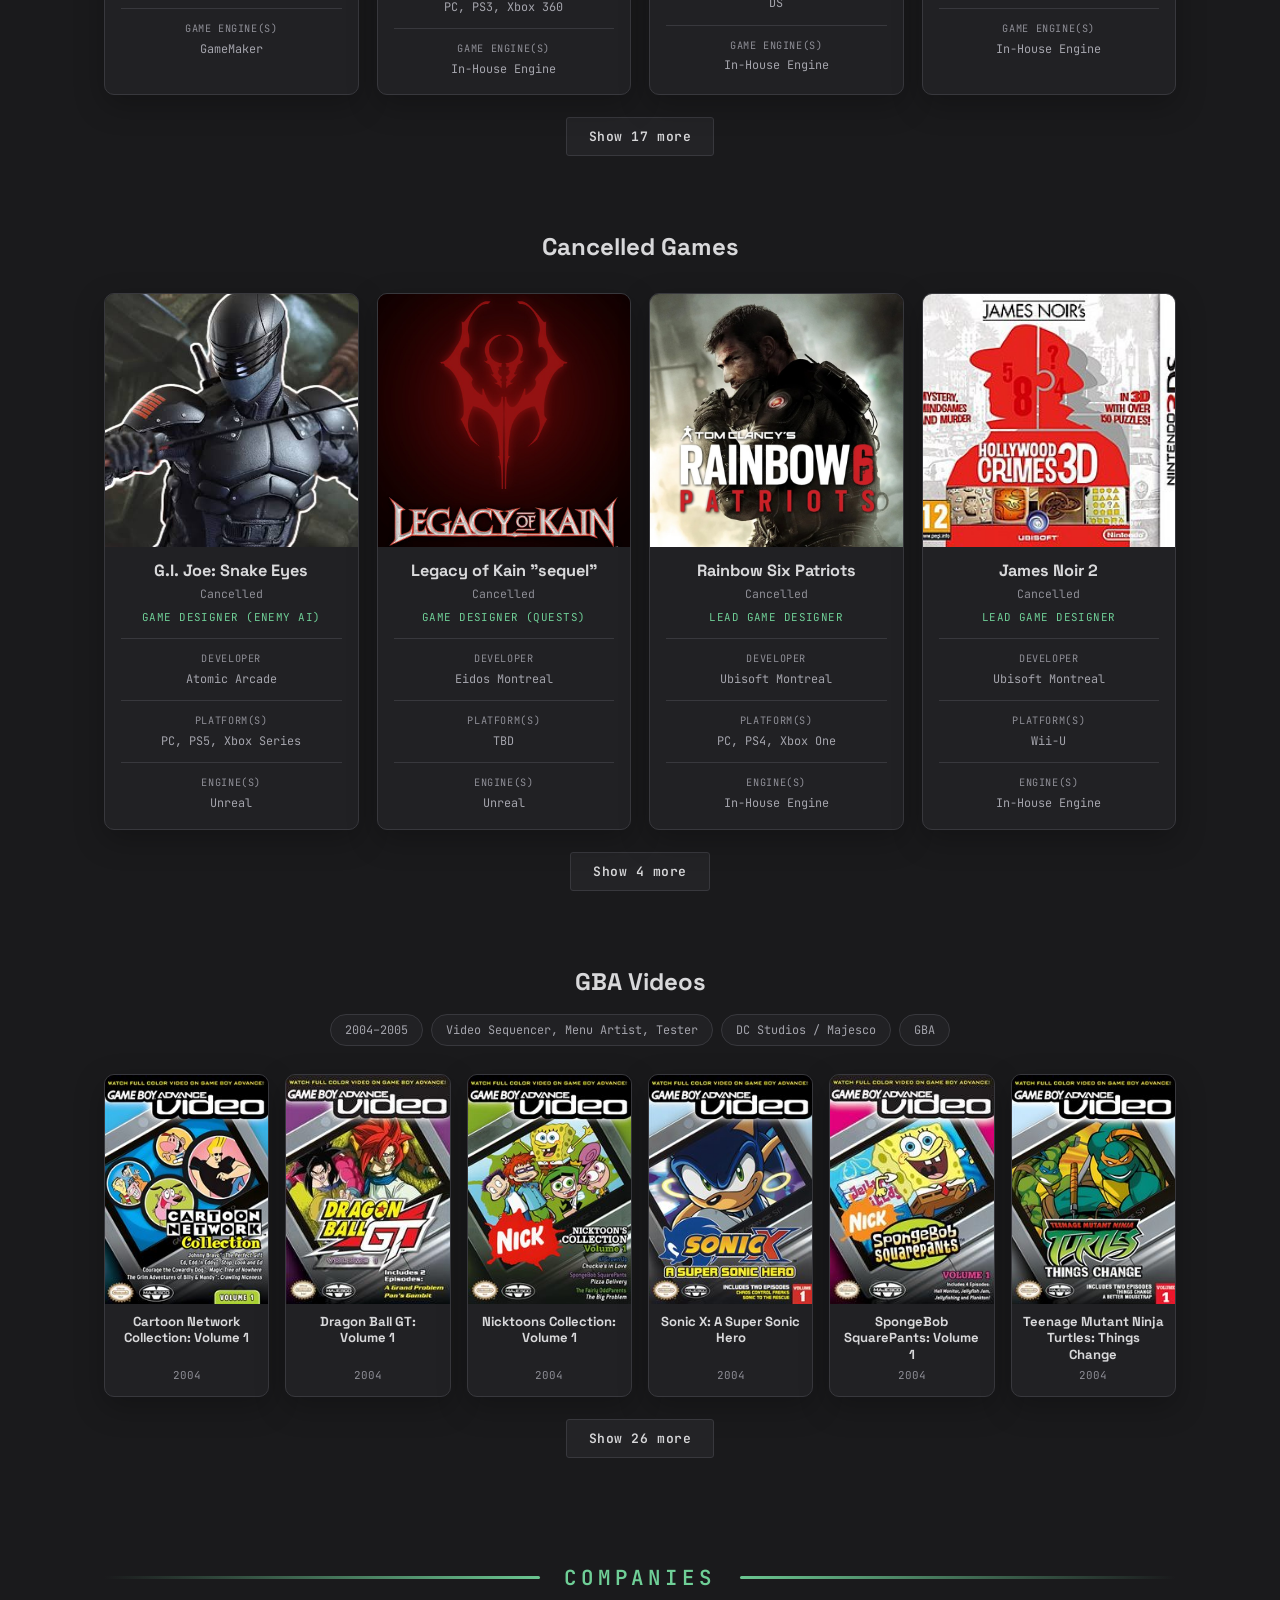
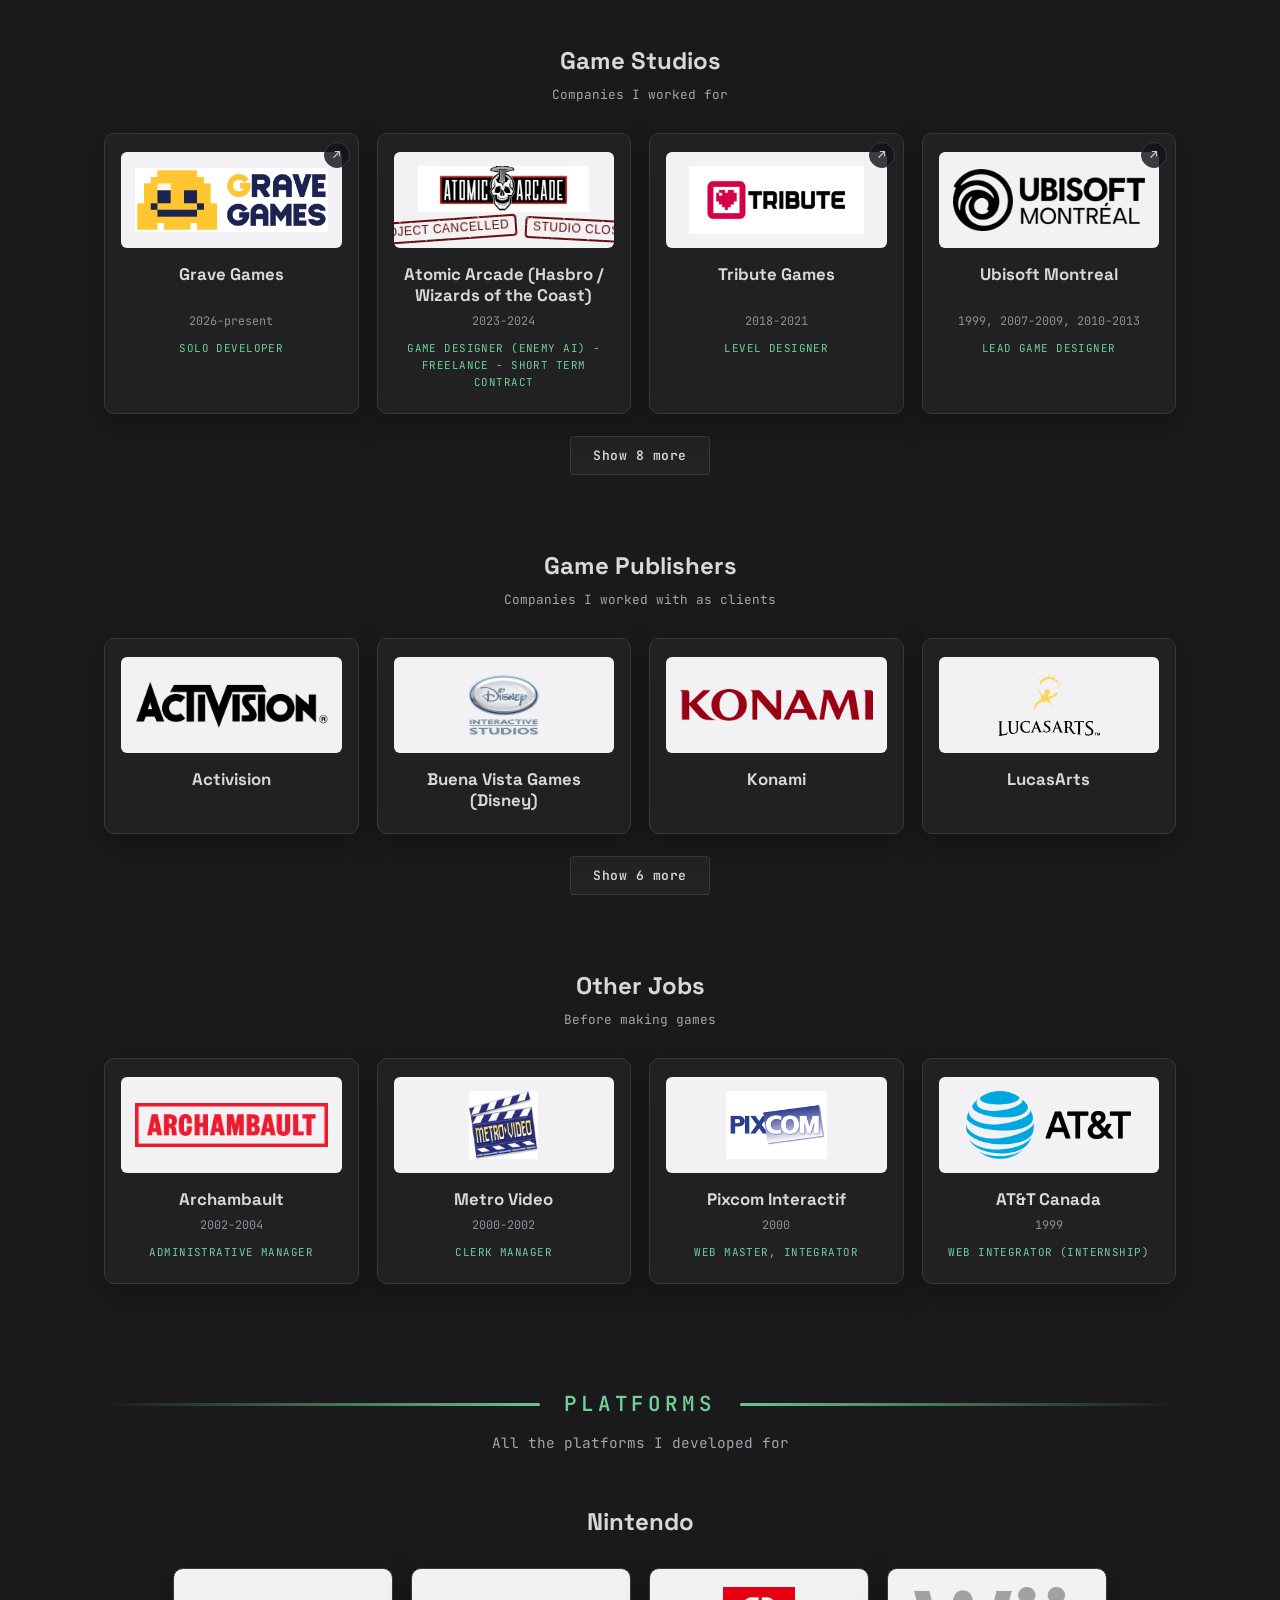
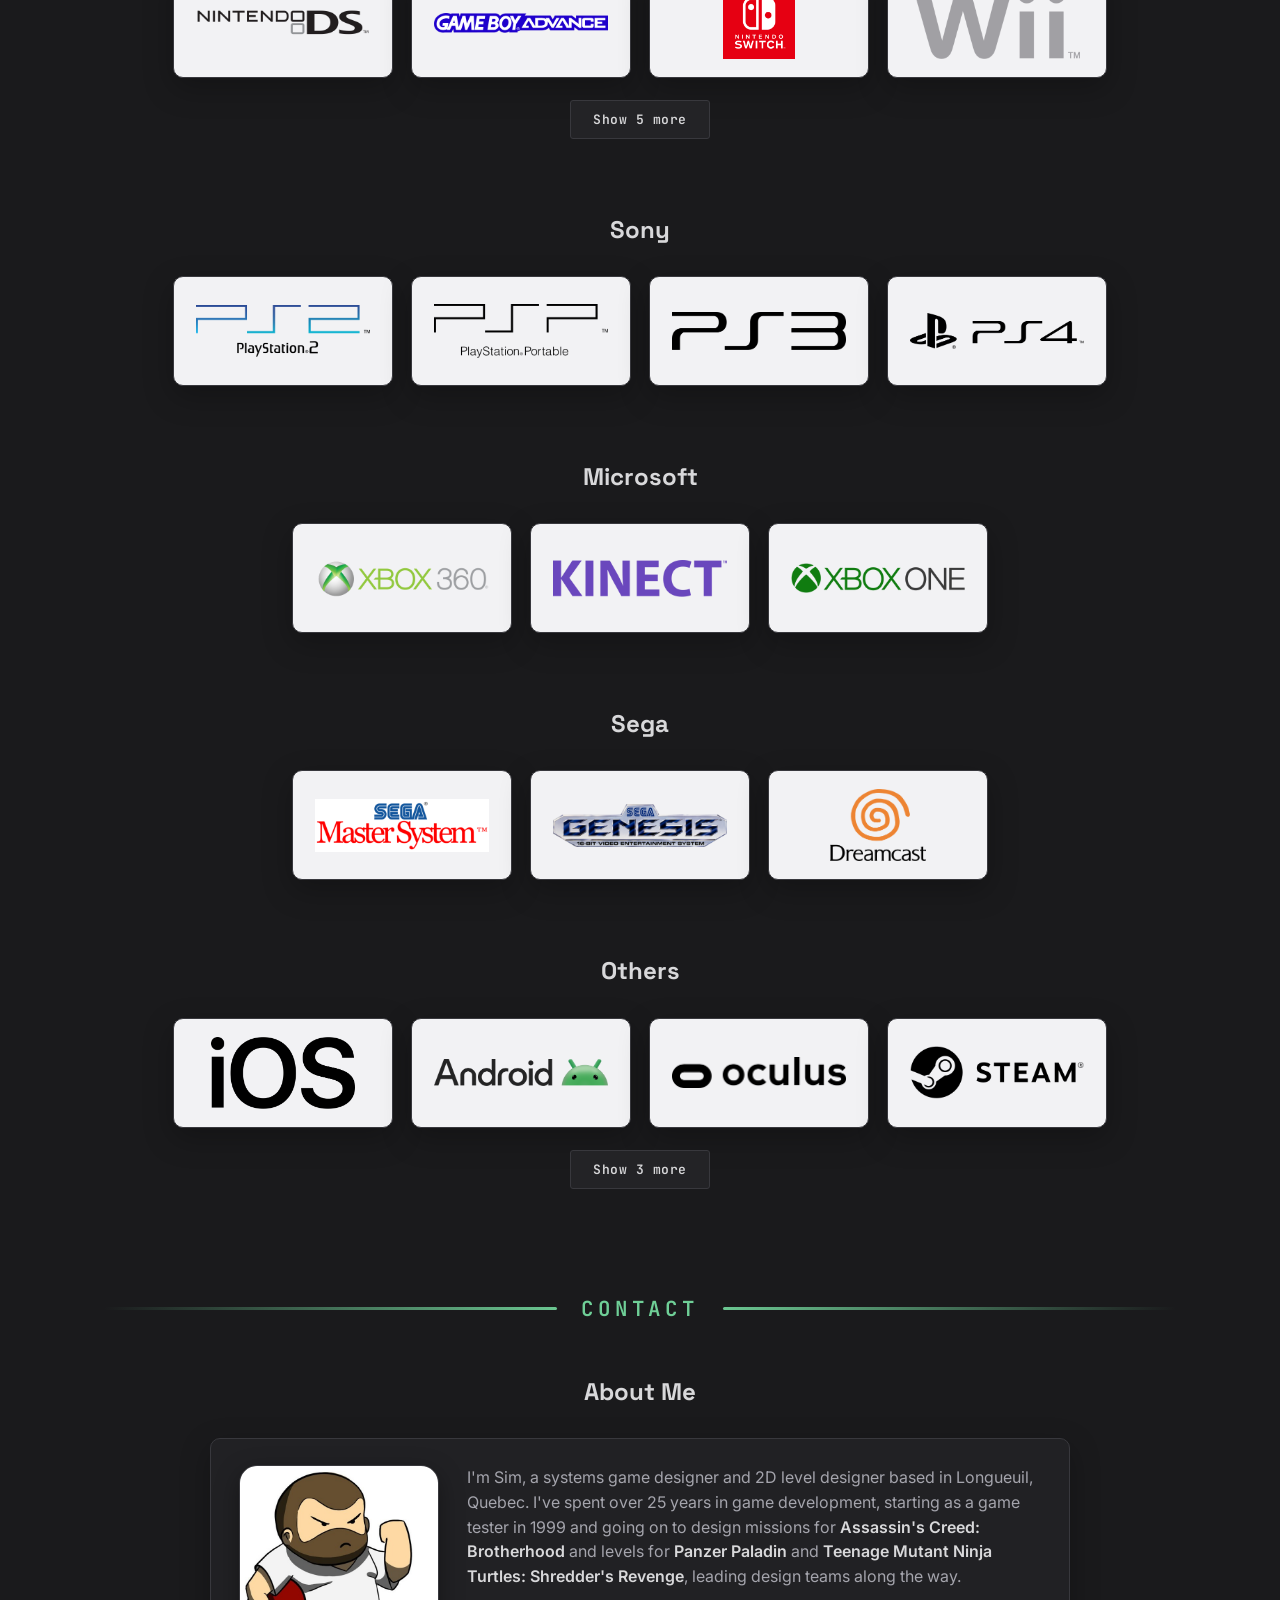
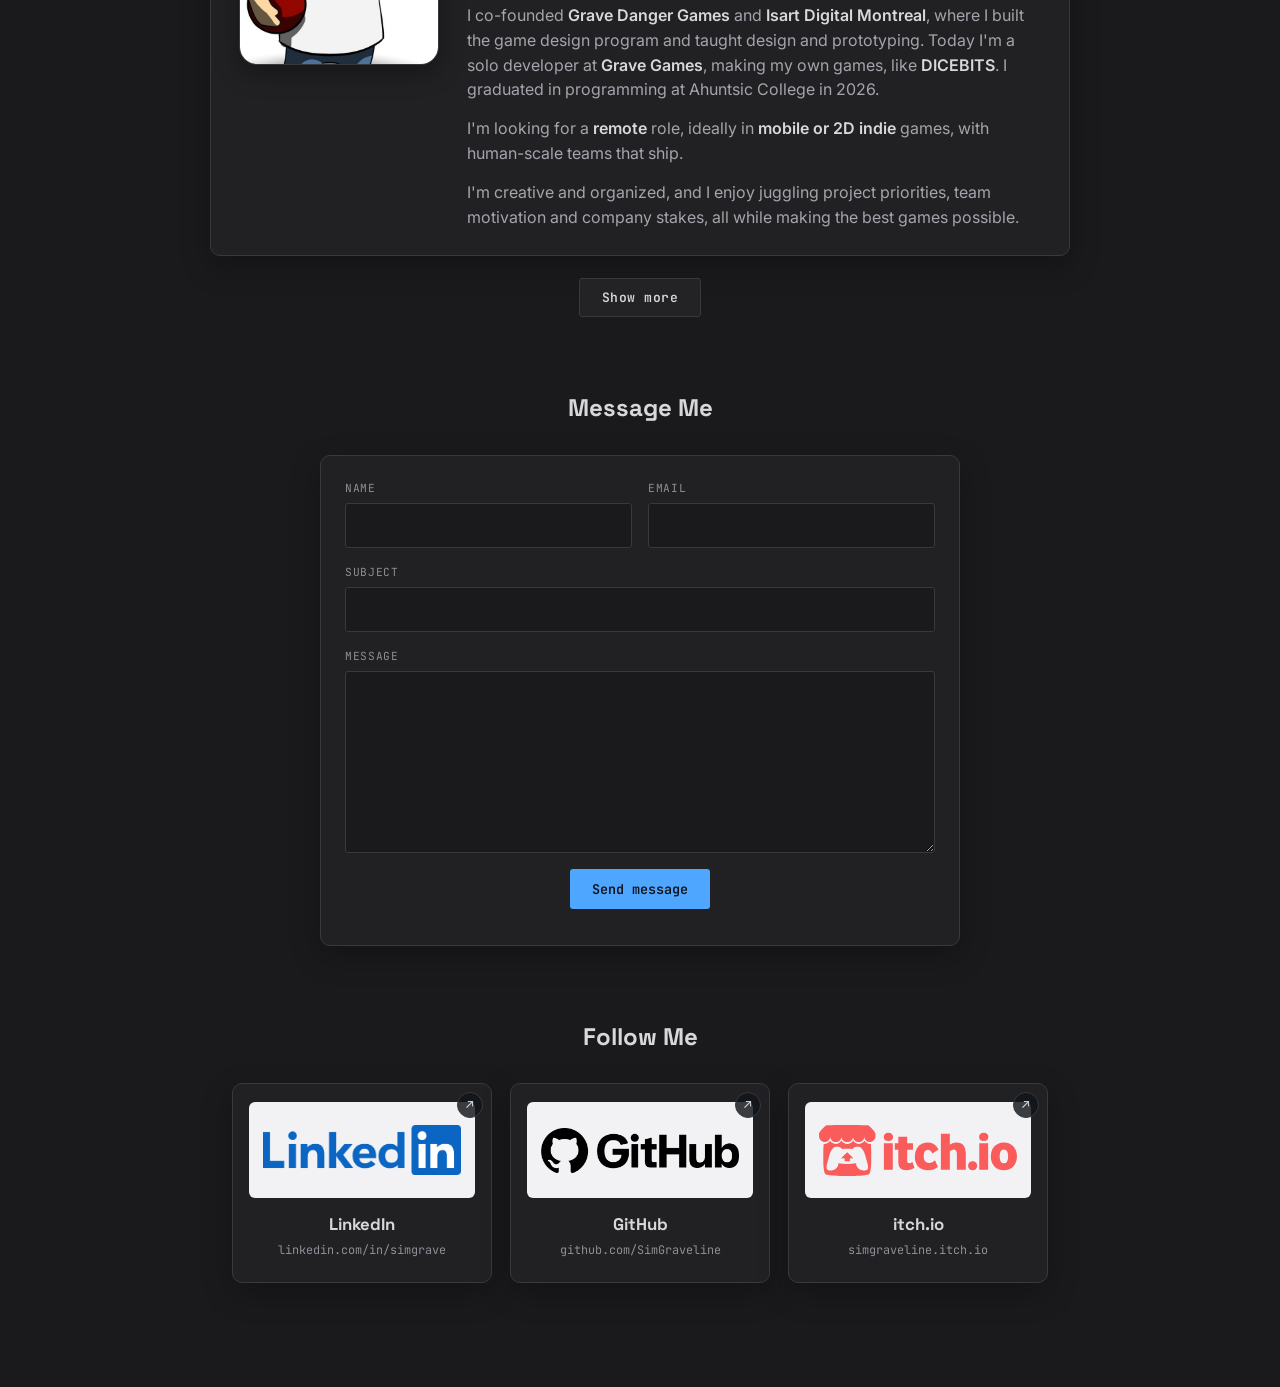
==== commit fe7a02e6: "Company stamps (closed/cancelled), remove Studio XP, contract role wording, new company subtitles Co" ====
--- a/index.html
+++ b/index.html
@@ -22,9 +22,10 @@
 <link rel="preconnect" href="https://fonts.googleapis.com">
 <link rel="preconnect" href="https://fonts.gstatic.com" crossorigin>
 <link href="https://fonts.googleapis.com/css2?family=Space+Grotesk:wght@500;700&family=Inter:wght@400;500;600&family=JetBrains+Mono:wght@400;500;600&display=swap" rel="stylesheet">
-<link rel="stylesheet" href="main.css?v=8">
+<link rel="stylesheet" href="main.css?v=10">
 </head>
 <body>
+<svg width="0" height="0" style="position:absolute" aria-hidden="true"><filter id="stamp-rough"><feTurbulence type="fractalNoise" baseFrequency="1.2" numOctaves="2" result="n"/><feColorMatrix in="n" type="matrix" values="0 0 0 0 0  0 0 0 0 0  0 0 0 0 0  0 0 0 -8 6.4" result="m"/><feComposite in="SourceGraphic" in2="m" operator="in"/></filter></svg>
 
 <div class="site-top" id="siteTop">
   <header class="site-header">
@@ -96,17 +97,17 @@
     <div class="group-divider" role="separator" aria-label="Companies"><span>Companies</span></div>
     <section id="companies-studios">
       <h2>Game Studios</h2>
-      <p class="sub">Video game related jobs</p>
+      <p class="sub">Companies I worked for</p>
       <div class="co-grid co-two" id="studiosGrid"></div>
     </section>
     <section id="companies-publishers">
       <h2>Game Publishers</h2>
-      <p class="sub">Published games clients</p>
+      <p class="sub">Companies I worked with as clients</p>
       <div class="co-grid" id="publishersGrid"></div>
     </section>
     <section id="companies-others">
       <h2>Other Jobs</h2>
-      <p class="sub">Non video game related jobs</p>
+      <p class="sub">Before making games</p>
       <div class="co-grid" id="coOthersGrid"></div>
     </section>
     <div class="group-divider" role="separator" aria-label="Platforms"><span>Platforms</span></div>
--- a/main.css
+++ b/main.css
@@ -183,6 +183,18 @@
   background: #F2F2F4; border-radius: 6px;
   display: flex; align-items: center; justify-content: center; padding: 14px;
 }
+.co-logo{ position: relative; overflow: hidden; }
+/* Red rubber stamps (closures, cancellations) */
+/* A strip is reserved under the logo so stamps never cover it */
+.co-logo.has-stamp{ padding-bottom: 36px; }
+.stamps{ position: absolute; left: 0; right: 0; bottom: 7px; display: flex; justify-content: center; gap: 8px; pointer-events: none; }
+.stamp{
+  font-family: Impact, 'Arial Narrow', sans-serif; font-size: 12px; letter-spacing: 0.04em; text-transform: uppercase; line-height: 1.15;
+  color: #6e080e; border: 2px solid #6e080e; border-radius: 4px; padding: 2px 6px; white-space: nowrap;
+  filter: url(#stamp-rough); mix-blend-mode: multiply;
+  transform: rotate(-4deg);
+}
+.stamp-2{ transform: rotate(3deg); }
 .co-logo img{ max-width: 100%; max-height: 100%; object-fit: contain; display: block; }
 .co-nologo{
   background: repeating-linear-gradient(45deg, var(--bg-workspace), var(--bg-workspace) 10px, var(--bg-panel) 10px, var(--bg-panel) 20px);
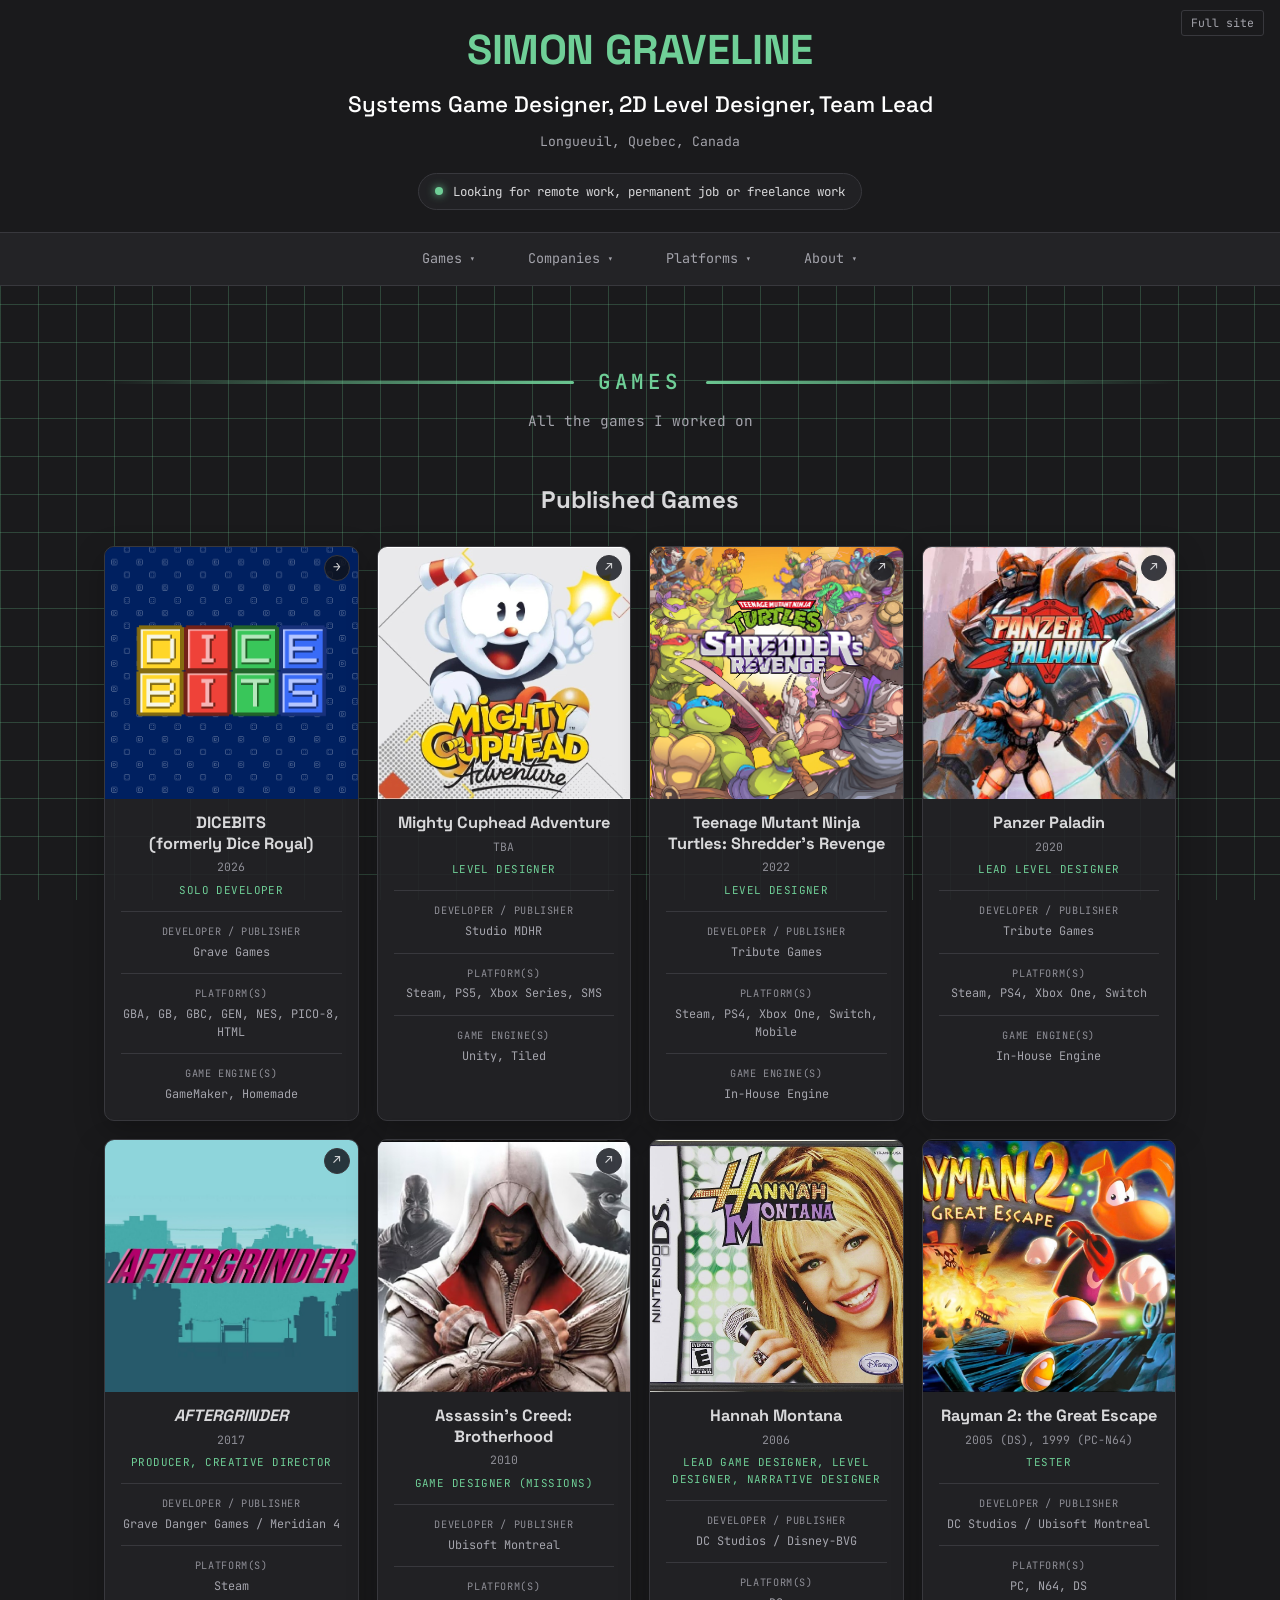
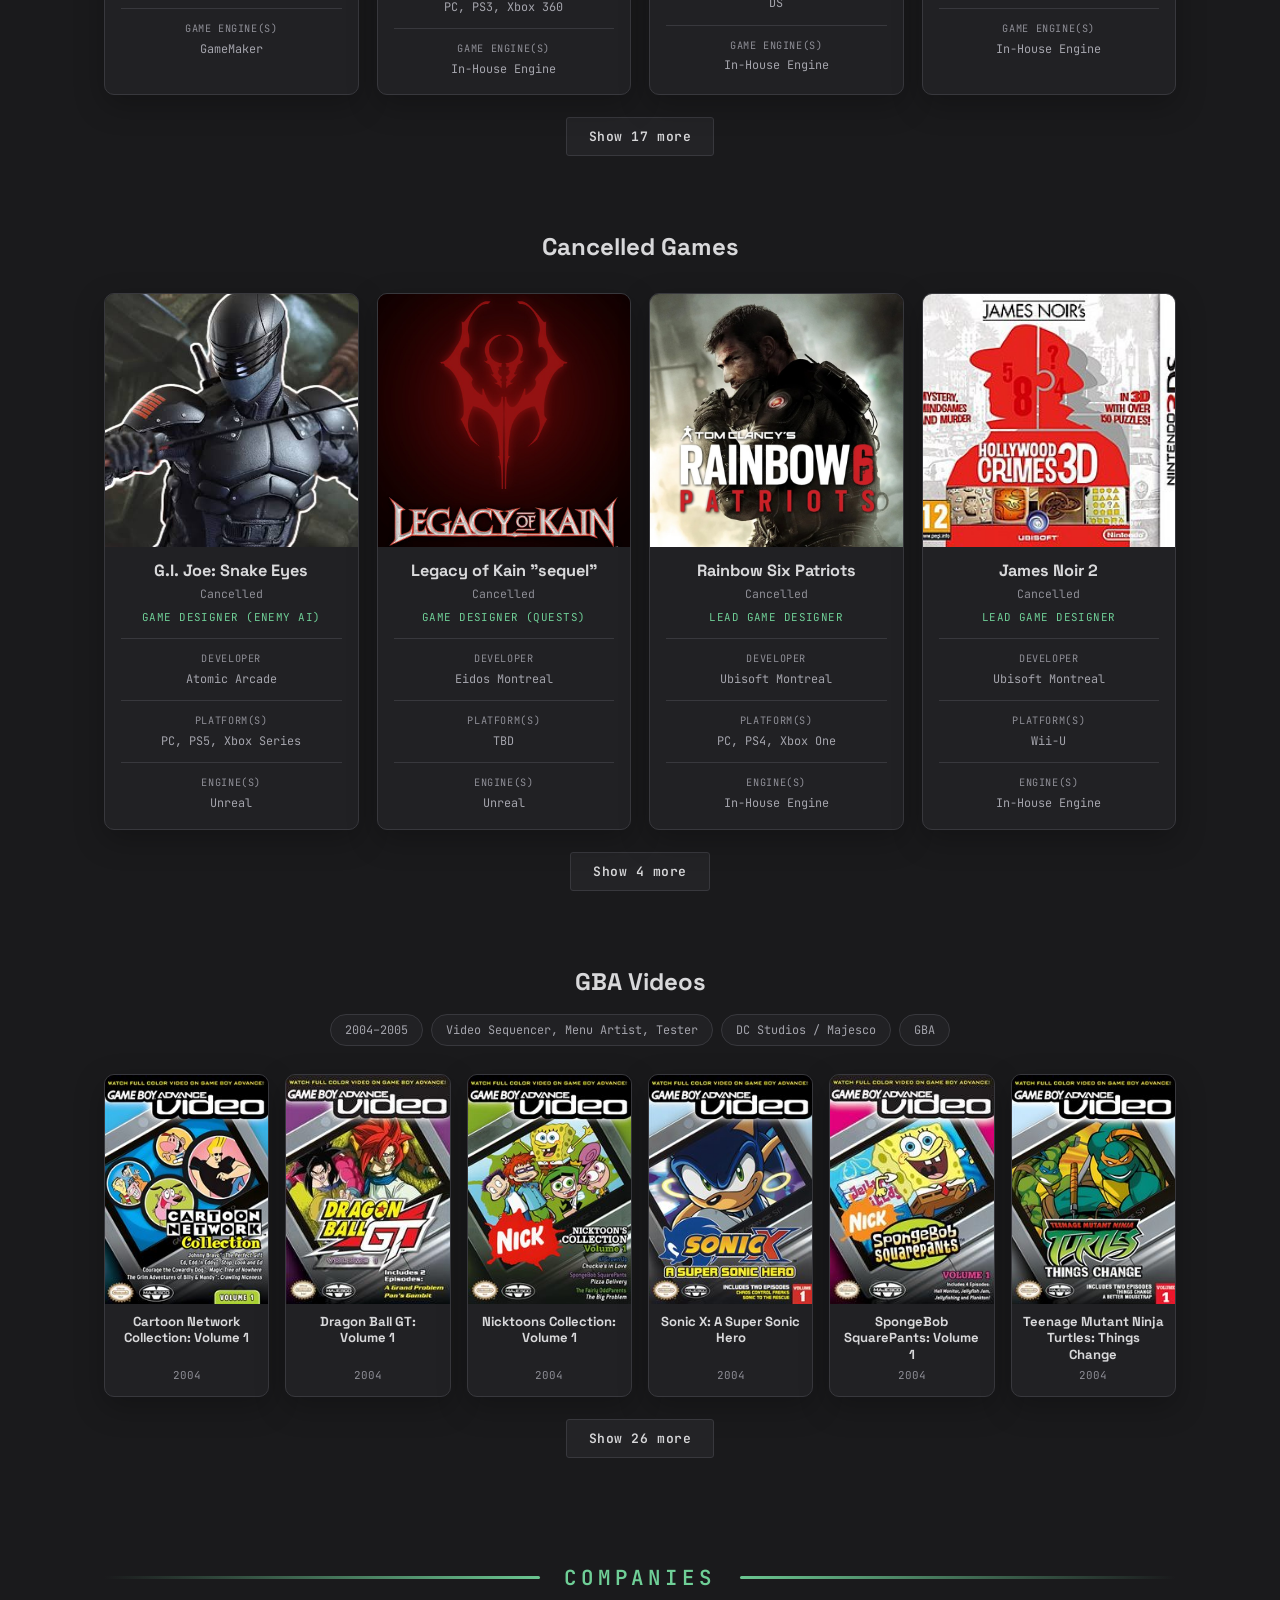
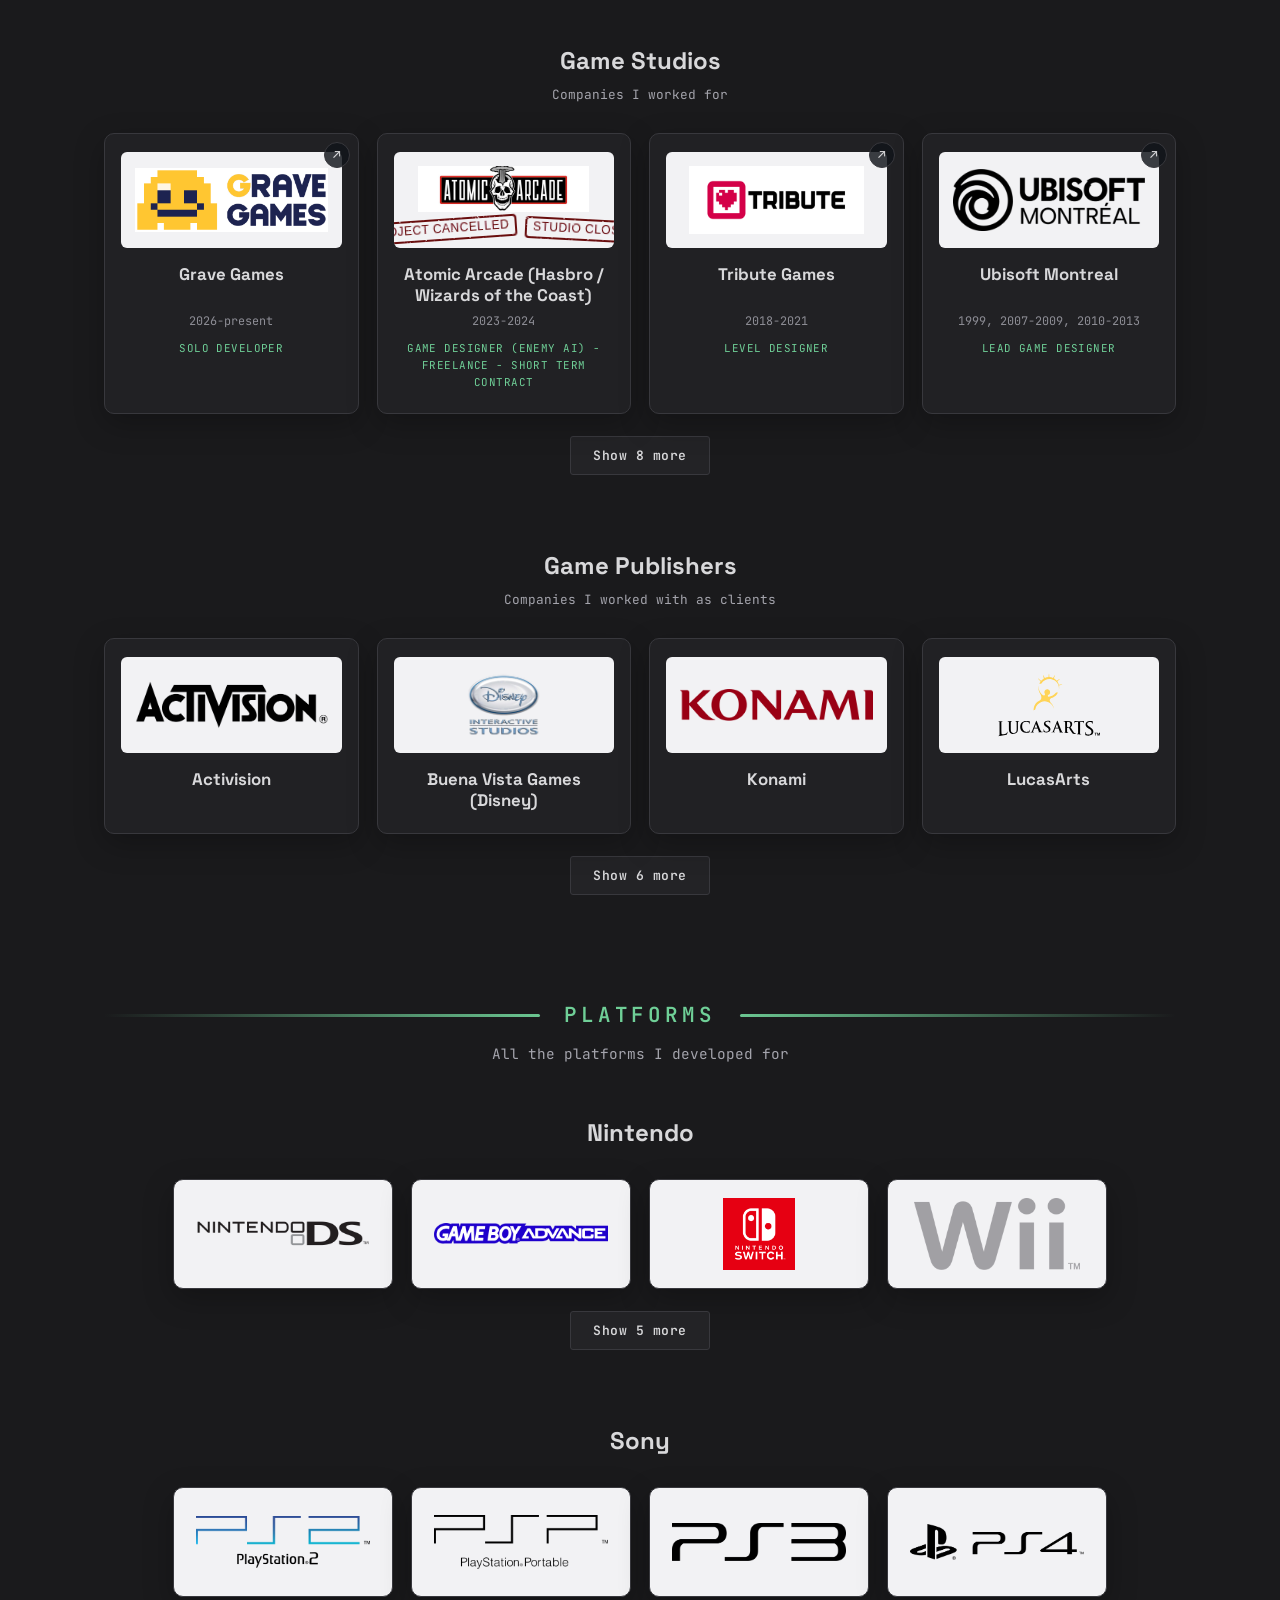
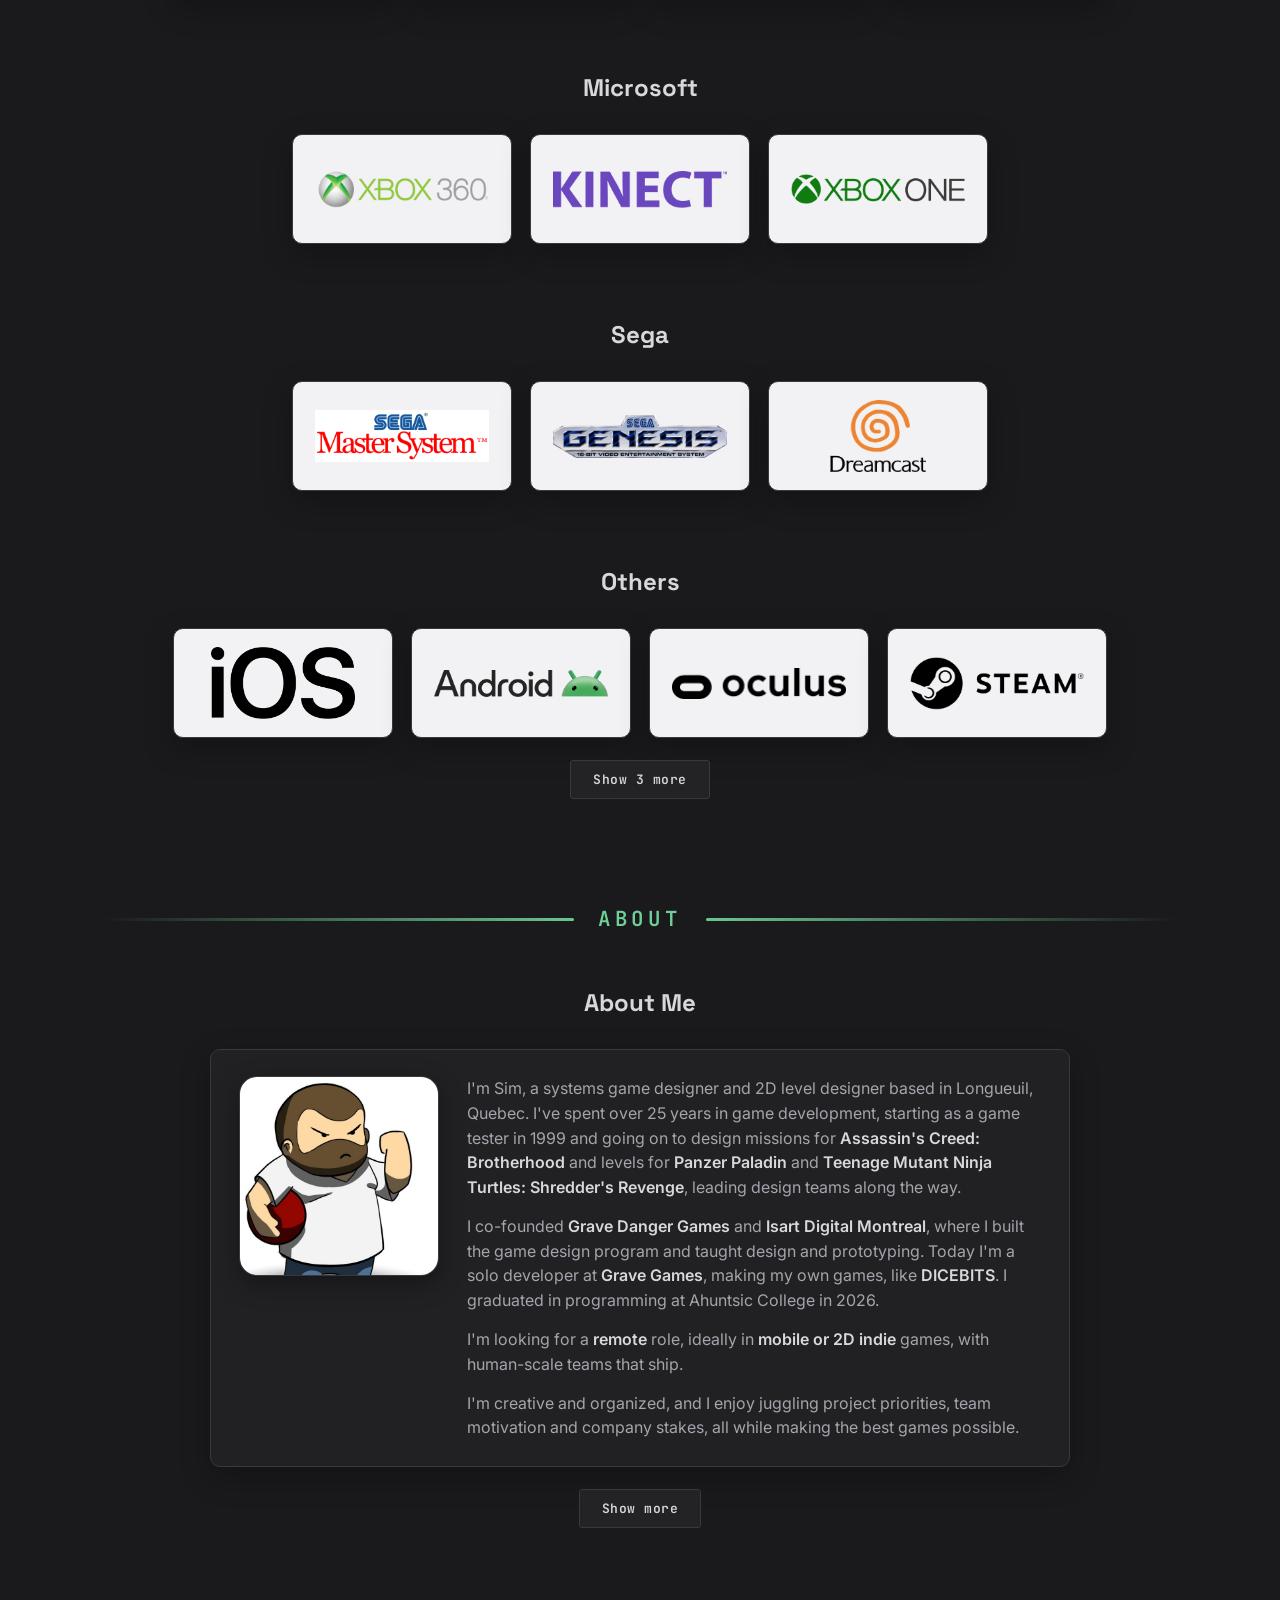
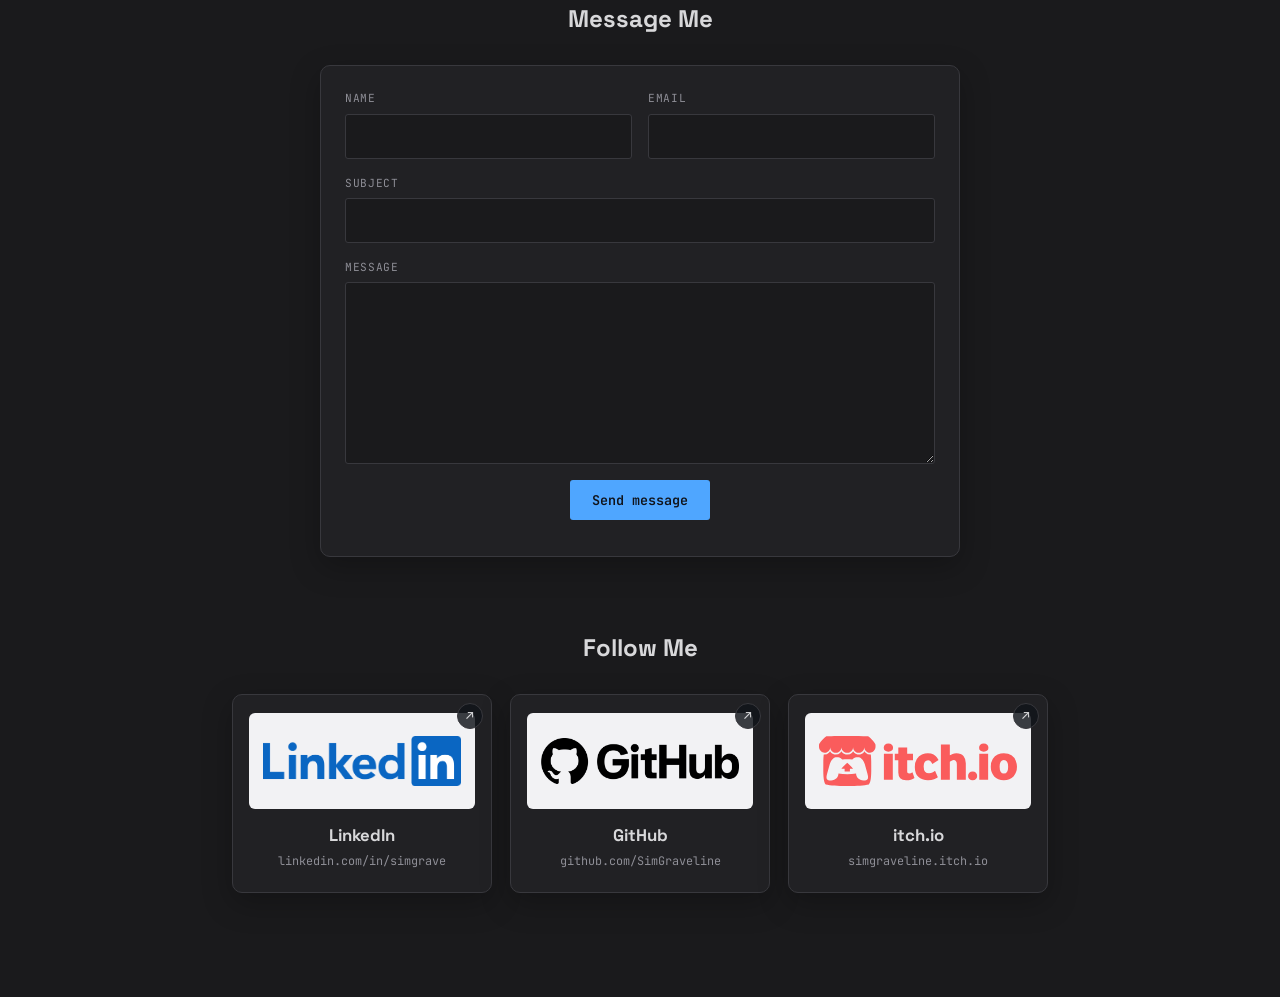
==== commit 05ea4dad: "Remove Other Jobs section, rename Contact to About Co-Authored-By: Claude Sonnet 5.5 <noreply@anthro" ====
--- a/index.html
+++ b/index.html
@@ -52,7 +52,6 @@
         <ul class="submenu">
           <li><a href="#companies-studios">Game Studios</a></li>
           <li><a href="#companies-publishers">Game Publishers</a></li>
-          <li><a href="#companies-others">Other Jobs</a></li>
         </ul>
       </li>
       <li class="nav-item">
@@ -66,7 +65,7 @@
         </ul>
       </li>
       <li class="nav-item">
-        <button class="nav-btn" aria-expanded="false">Contact</button>
+        <button class="nav-btn" aria-expanded="false">About</button>
         <ul class="submenu">
           <li><a href="#contact-about">About Me</a></li>
           <li><a href="#contact-info">Message Me</a></li>
@@ -105,11 +104,6 @@
       <p class="sub">Companies I worked with as clients</p>
       <div class="co-grid" id="publishersGrid"></div>
     </section>
-    <section id="companies-others">
-      <h2>Other Jobs</h2>
-      <p class="sub">Before making games</p>
-      <div class="co-grid" id="coOthersGrid"></div>
-    </section>
     <div class="group-divider" role="separator" aria-label="Platforms"><span>Platforms</span></div>
     <p class="group-sub">All the platforms I developed for</p>
     <section id="platforms-nintendo">
@@ -132,7 +126,7 @@
       <h2>Others</h2>
       <div class="plat-grid" id="platPc"></div>
     </section>
-    <div class="group-divider" role="separator" aria-label="Contact"><span>Contact</span></div>
+    <div class="group-divider" role="separator" aria-label="About"><span>About</span></div>
     <section id="contact-about">
       <h2>About Me</h2>
       <div class="about-card">
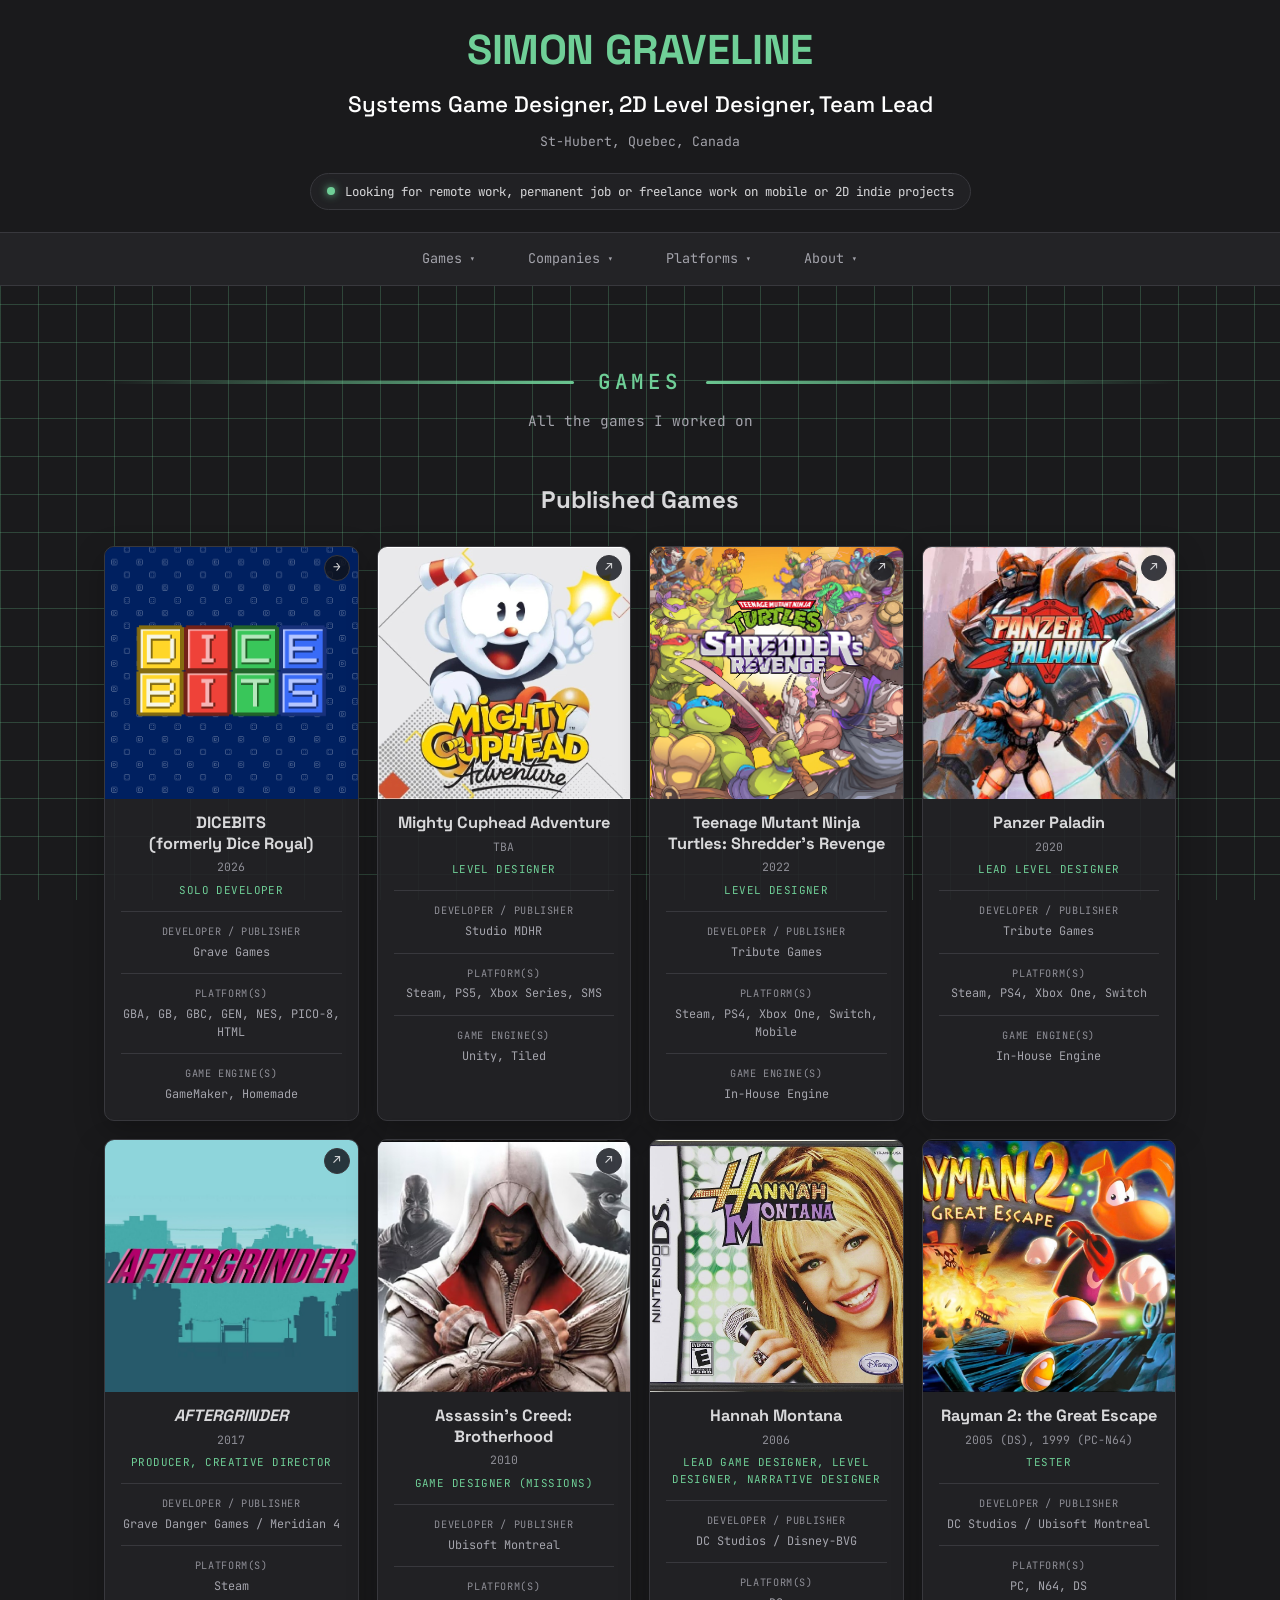
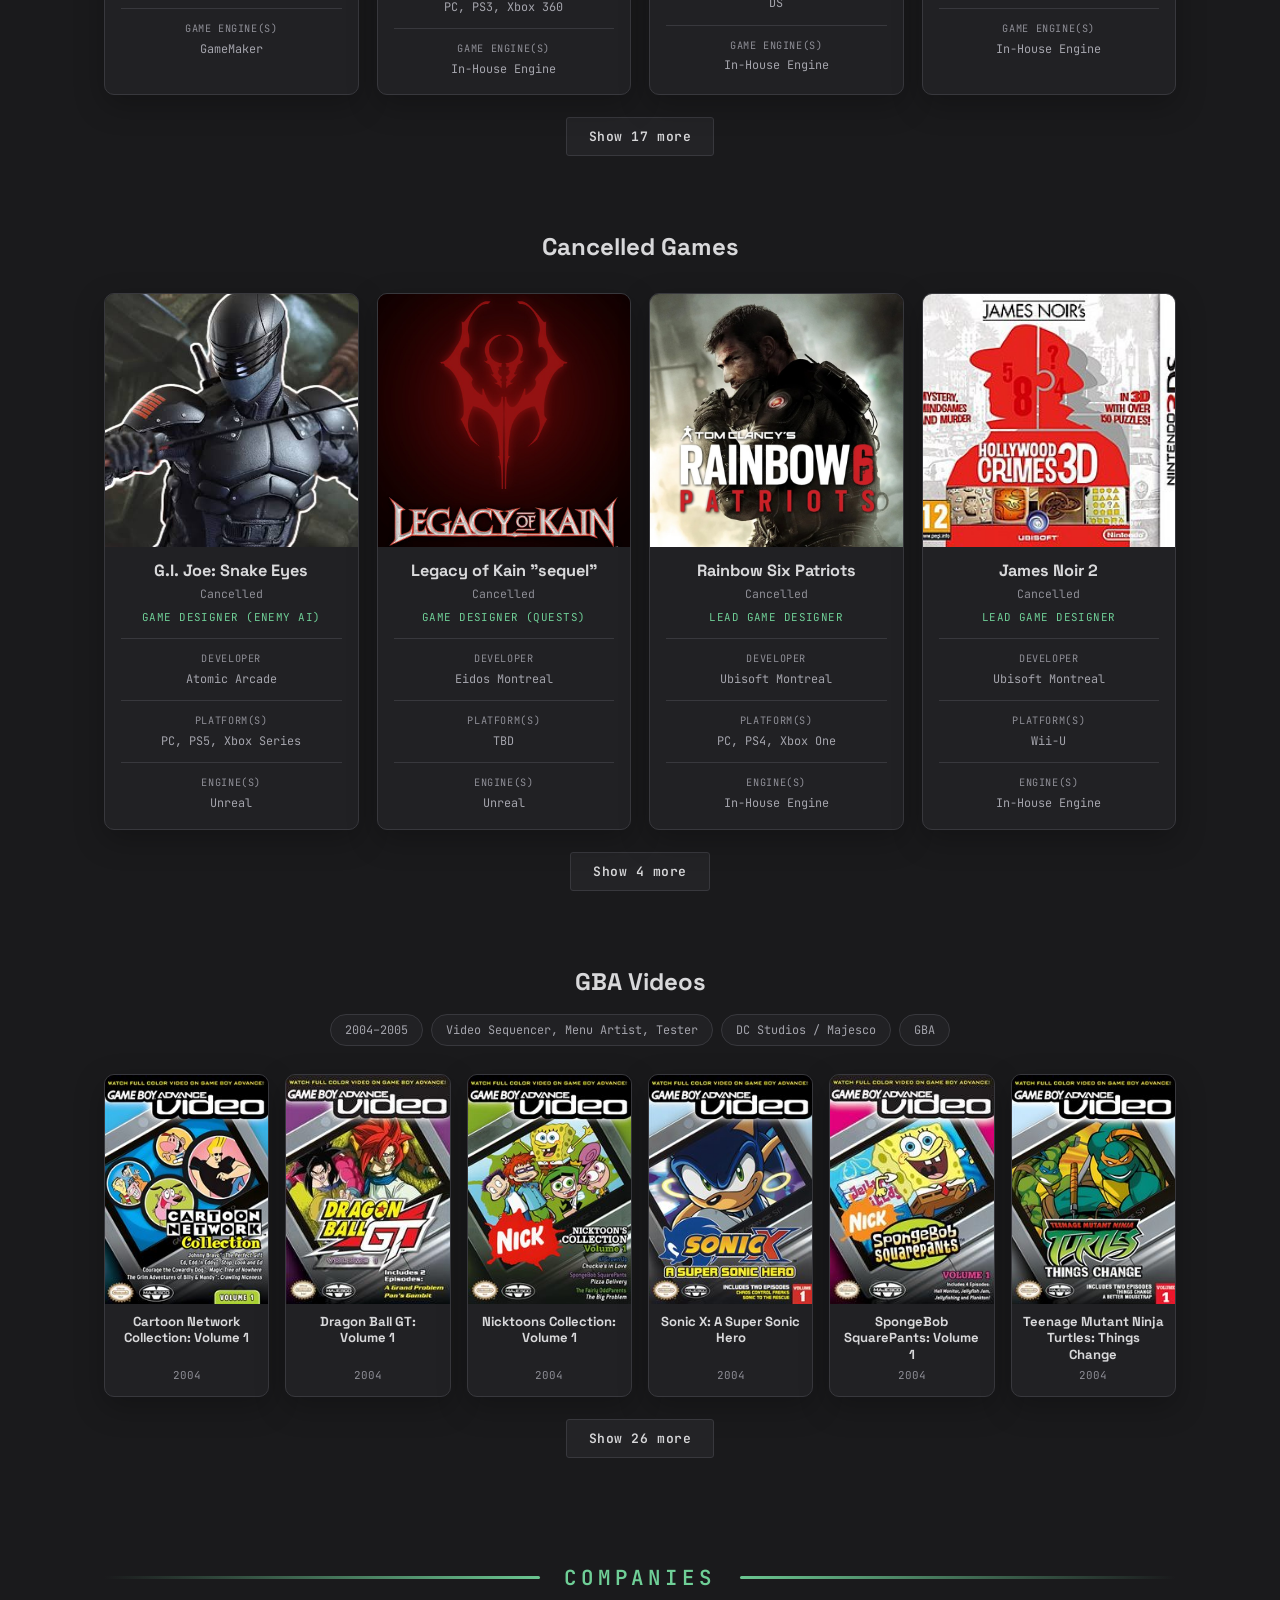
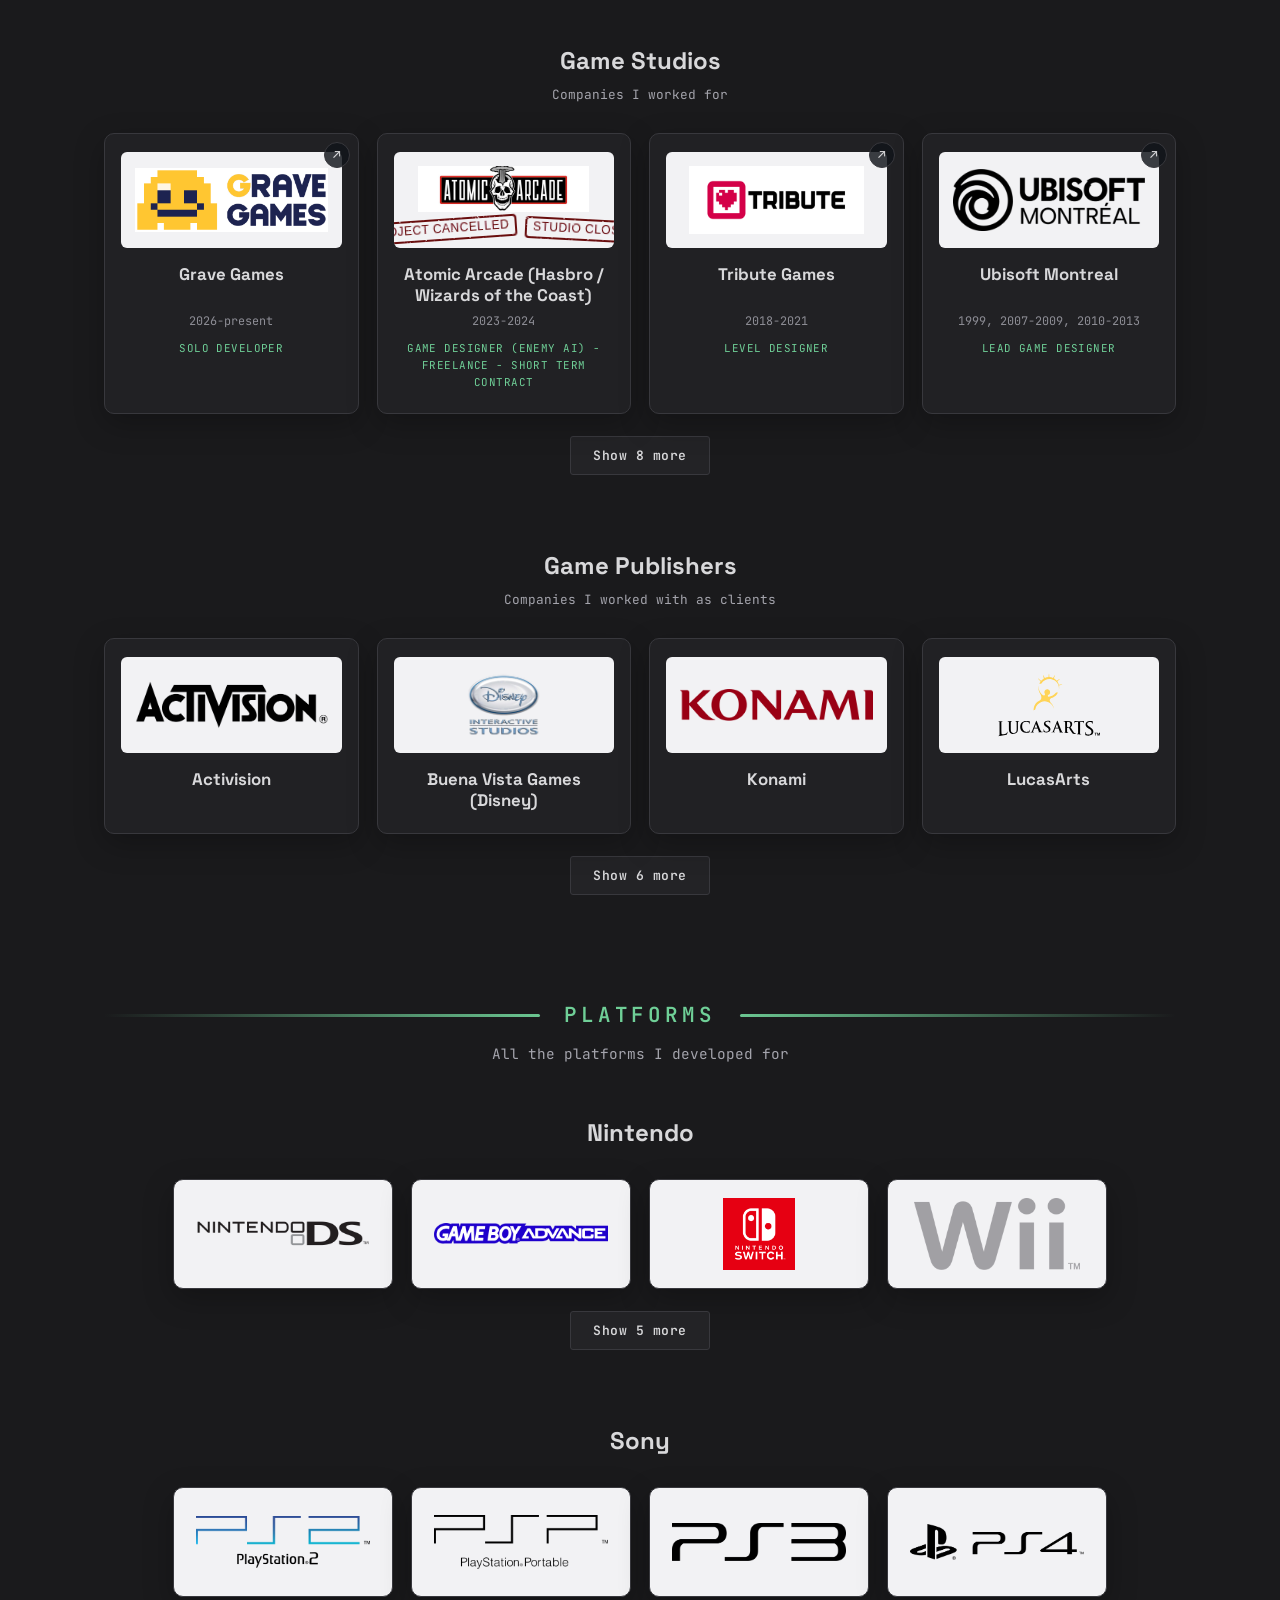
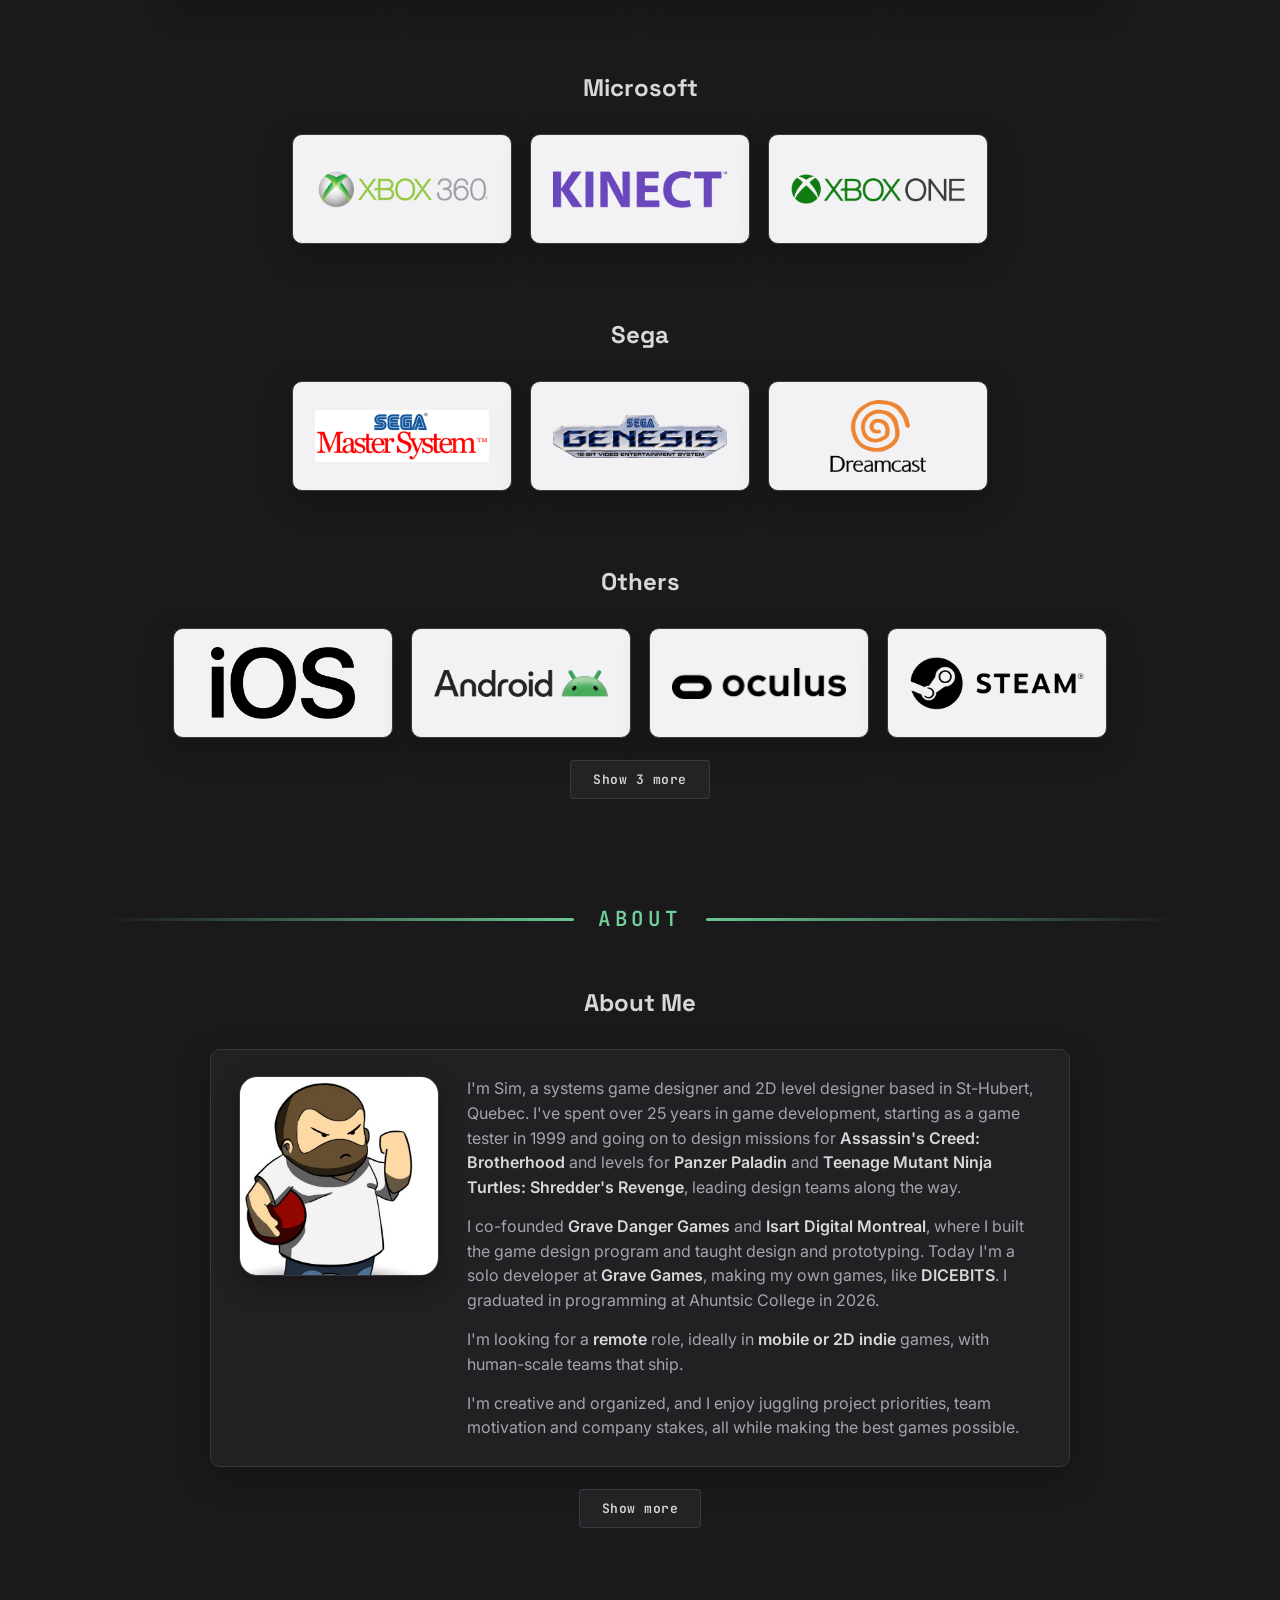
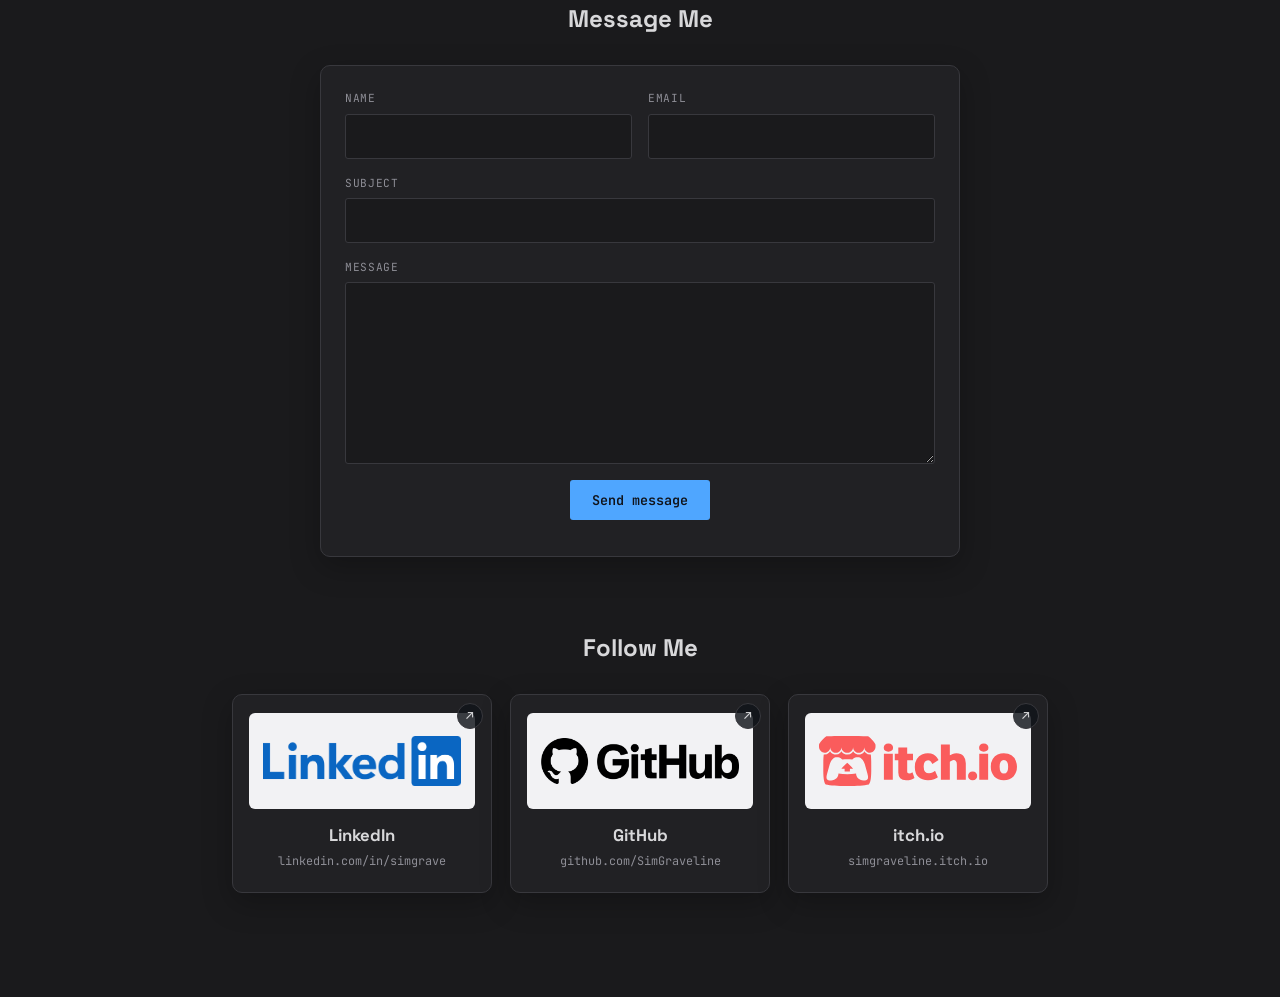
==== commit 1f99d3c0: "Remove Full site button, update availability banner, move location to St-Hubert Co-Authored-By: Clau" ====
--- a/index.html
+++ b/index.html
@@ -29,11 +29,10 @@
 
 <div class="site-top" id="siteTop">
   <header class="site-header">
-    <a class="site-switch" href="full.html" title="Go to the full version of the site">Full site</a>
     <h1><a class="top-link" href="#" title="Back to top">SIMON GRAVELINE</a></h1>
     <p class="roles">Systems Game Designer, 2D Level Designer, Team Lead</p>
-    <p class="location">Longueuil, Quebec, Canada</p>
-    <p class="status"><span class="dot"></span>Looking for remote work, permanent job or freelance work</p>
+    <p class="location">St-Hubert, Quebec, Canada</p>
+    <p class="status"><span class="dot"></span>Looking for remote work, permanent job or freelance work on mobile or 2D indie projects</p>
   </header>
 
   <nav class="site-nav" id="siteNav" aria-label="Main">
@@ -72,7 +71,6 @@
           <li><a href="#contact-socials">Follow Me</a></li>
         </ul>
       </li>
-      <li class="nav-mobile-only"><a href="full.html">Full site</a></li>
     </ul>
   </nav>
 </div>
@@ -132,7 +130,7 @@
       <div class="about-card">
         <img class="about-avatar" src="img/sim-graveline-avatar.jpg" alt="Cartoon portrait of Sim: a bearded man in a white t-shirt holding a red ball" width="200" height="200">
         <div class="about-text">
-          <p>I'm Sim, a systems game designer and 2D level designer based in Longueuil, Quebec. I've spent over 25 years in game development, starting as a game tester in 1999 and going on to design missions for <strong>Assassin's Creed: Brotherhood</strong> and levels for <strong>Panzer Paladin</strong> and <strong>Teenage Mutant Ninja Turtles: Shredder's Revenge</strong>, leading design teams along the way.</p>
+          <p>I'm Sim, a systems game designer and 2D level designer based in St-Hubert, Quebec. I've spent over 25 years in game development, starting as a game tester in 1999 and going on to design missions for <strong>Assassin's Creed: Brotherhood</strong> and levels for <strong>Panzer Paladin</strong> and <strong>Teenage Mutant Ninja Turtles: Shredder's Revenge</strong>, leading design teams along the way.</p>
           <p>I co-founded <strong>Grave Danger Games</strong> and <strong>Isart Digital Montreal</strong>, where I built the game design program and taught design and prototyping. Today I'm a solo developer at <strong>Grave Games</strong>, making my own games, like <strong>DICEBITS</strong>. I graduated in programming at Ahuntsic College in 2026.</p>
           <p>I'm looking for a <strong>remote</strong> role, ideally in <strong>mobile or 2D indie</strong> games, with human-scale teams that ship.</p>
           <p>I'm creative and organized, and I enjoy juggling project priorities, team motivation and company stakes, all while making the best games possible.</p>
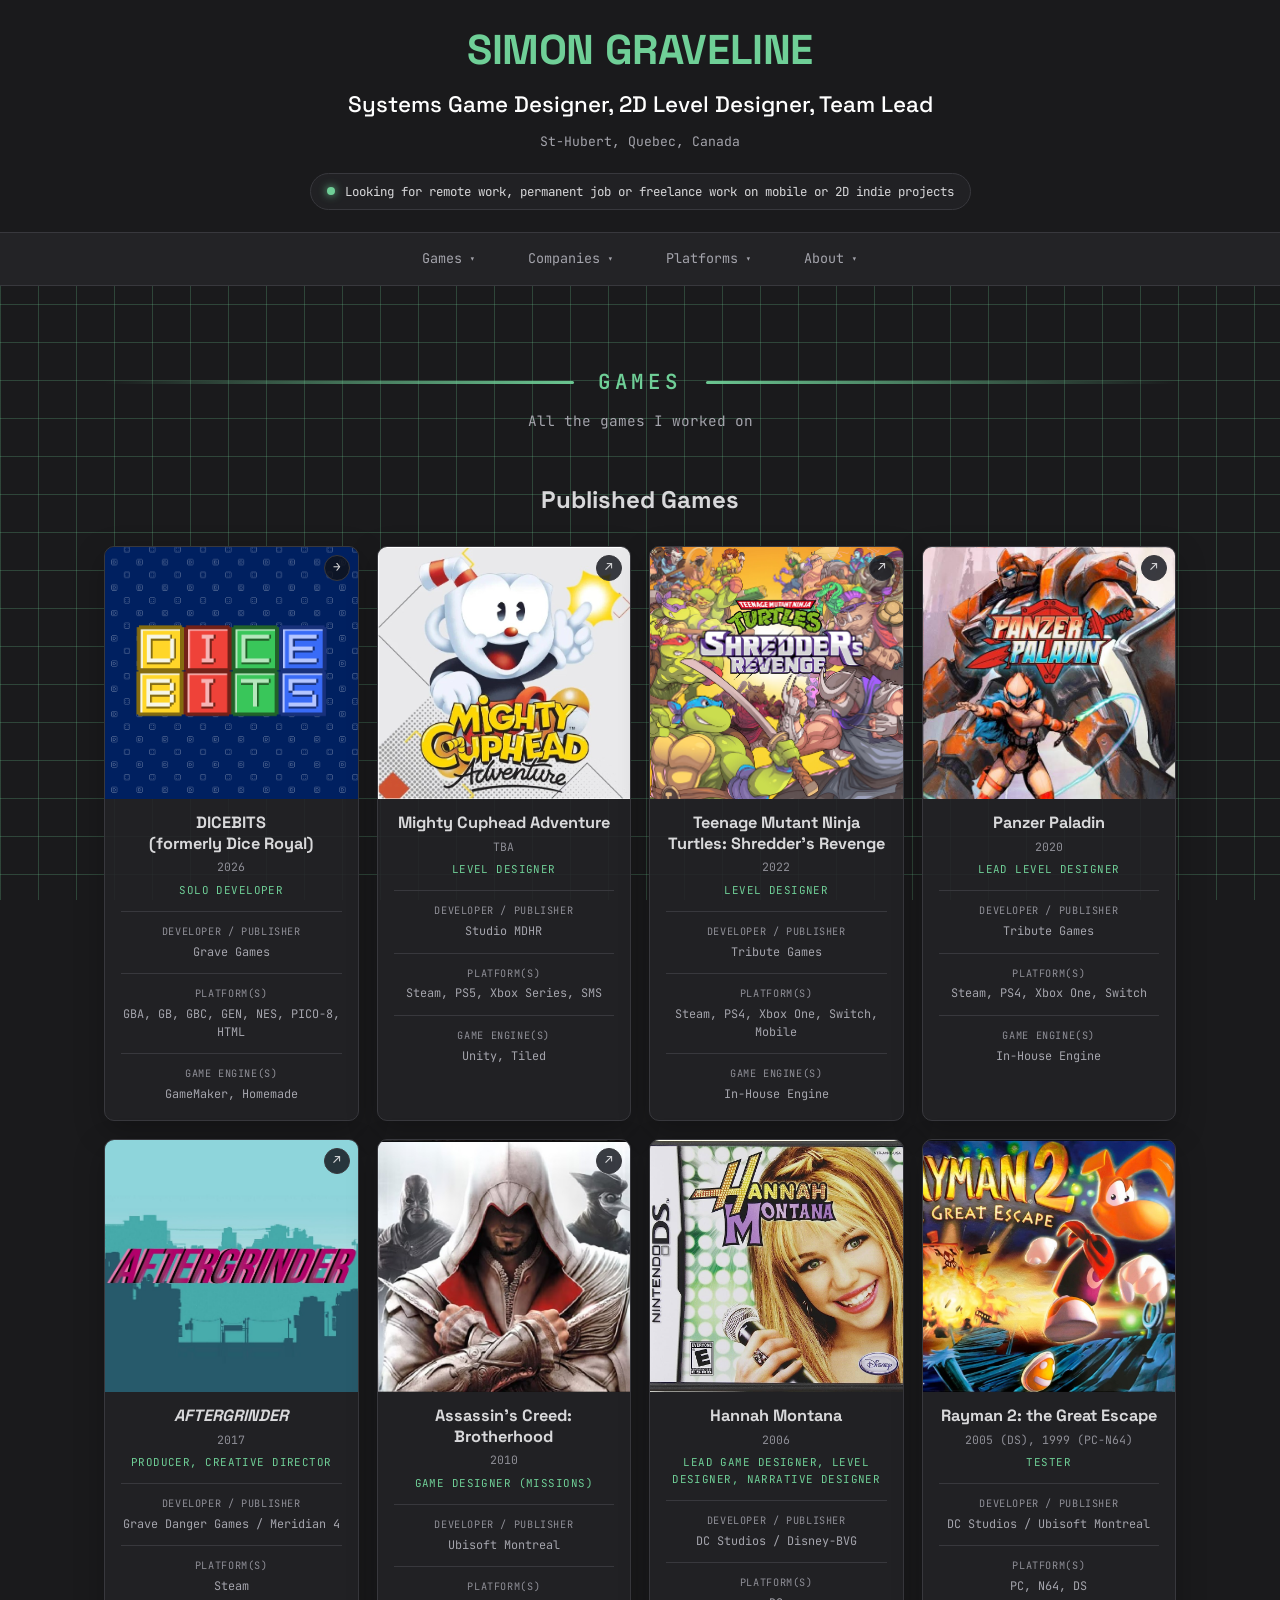
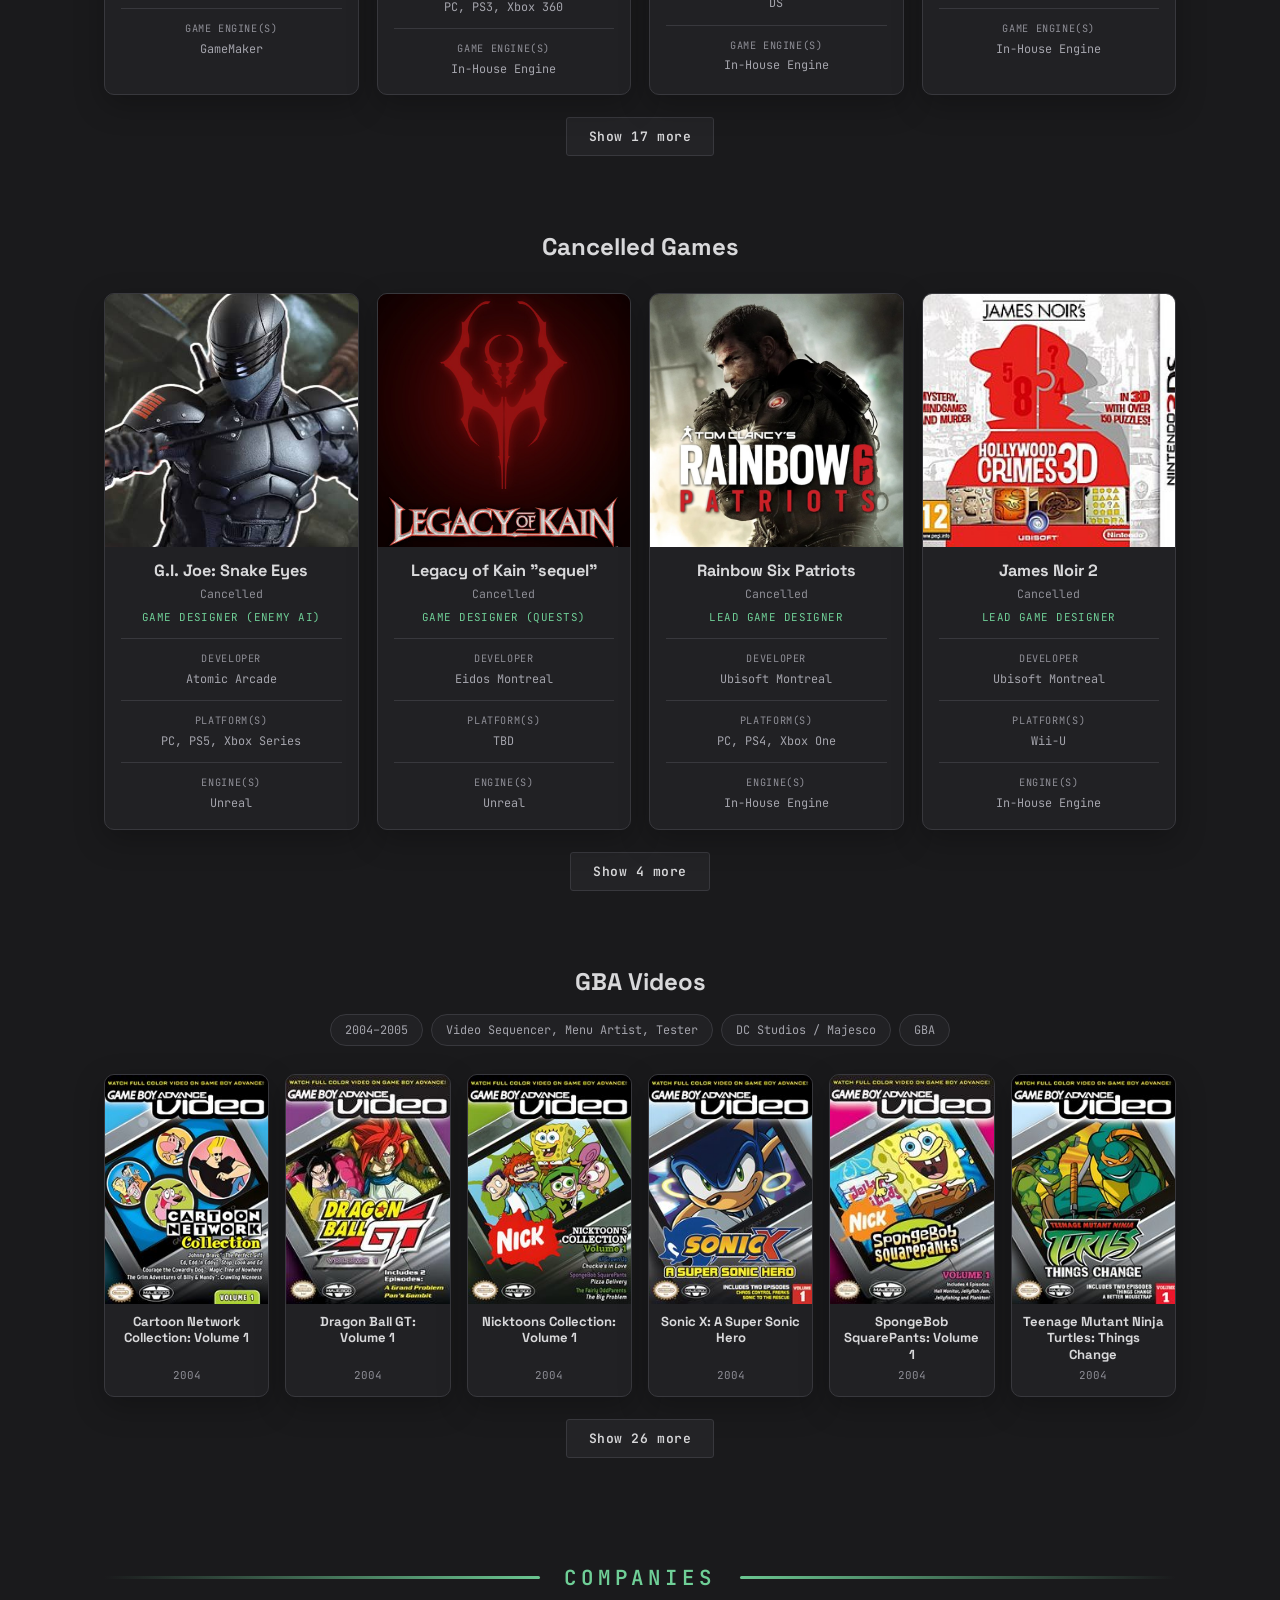
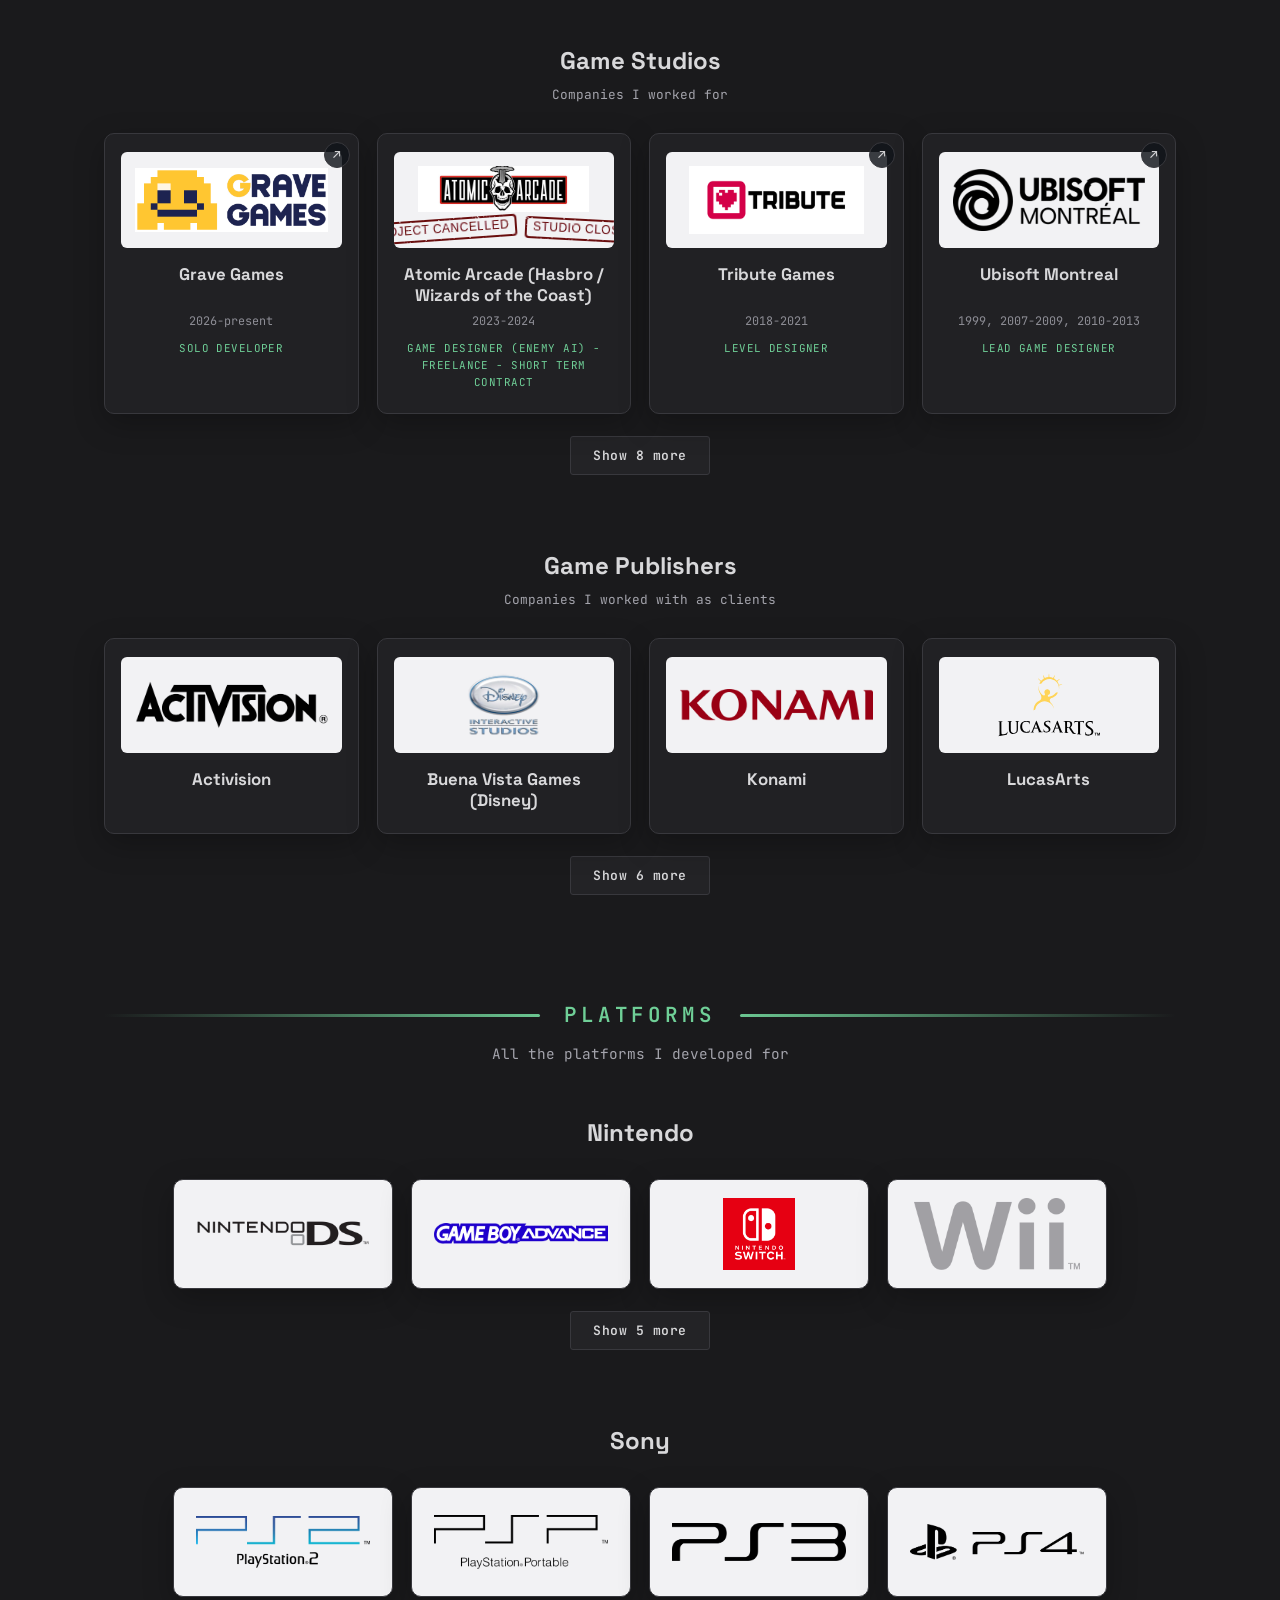
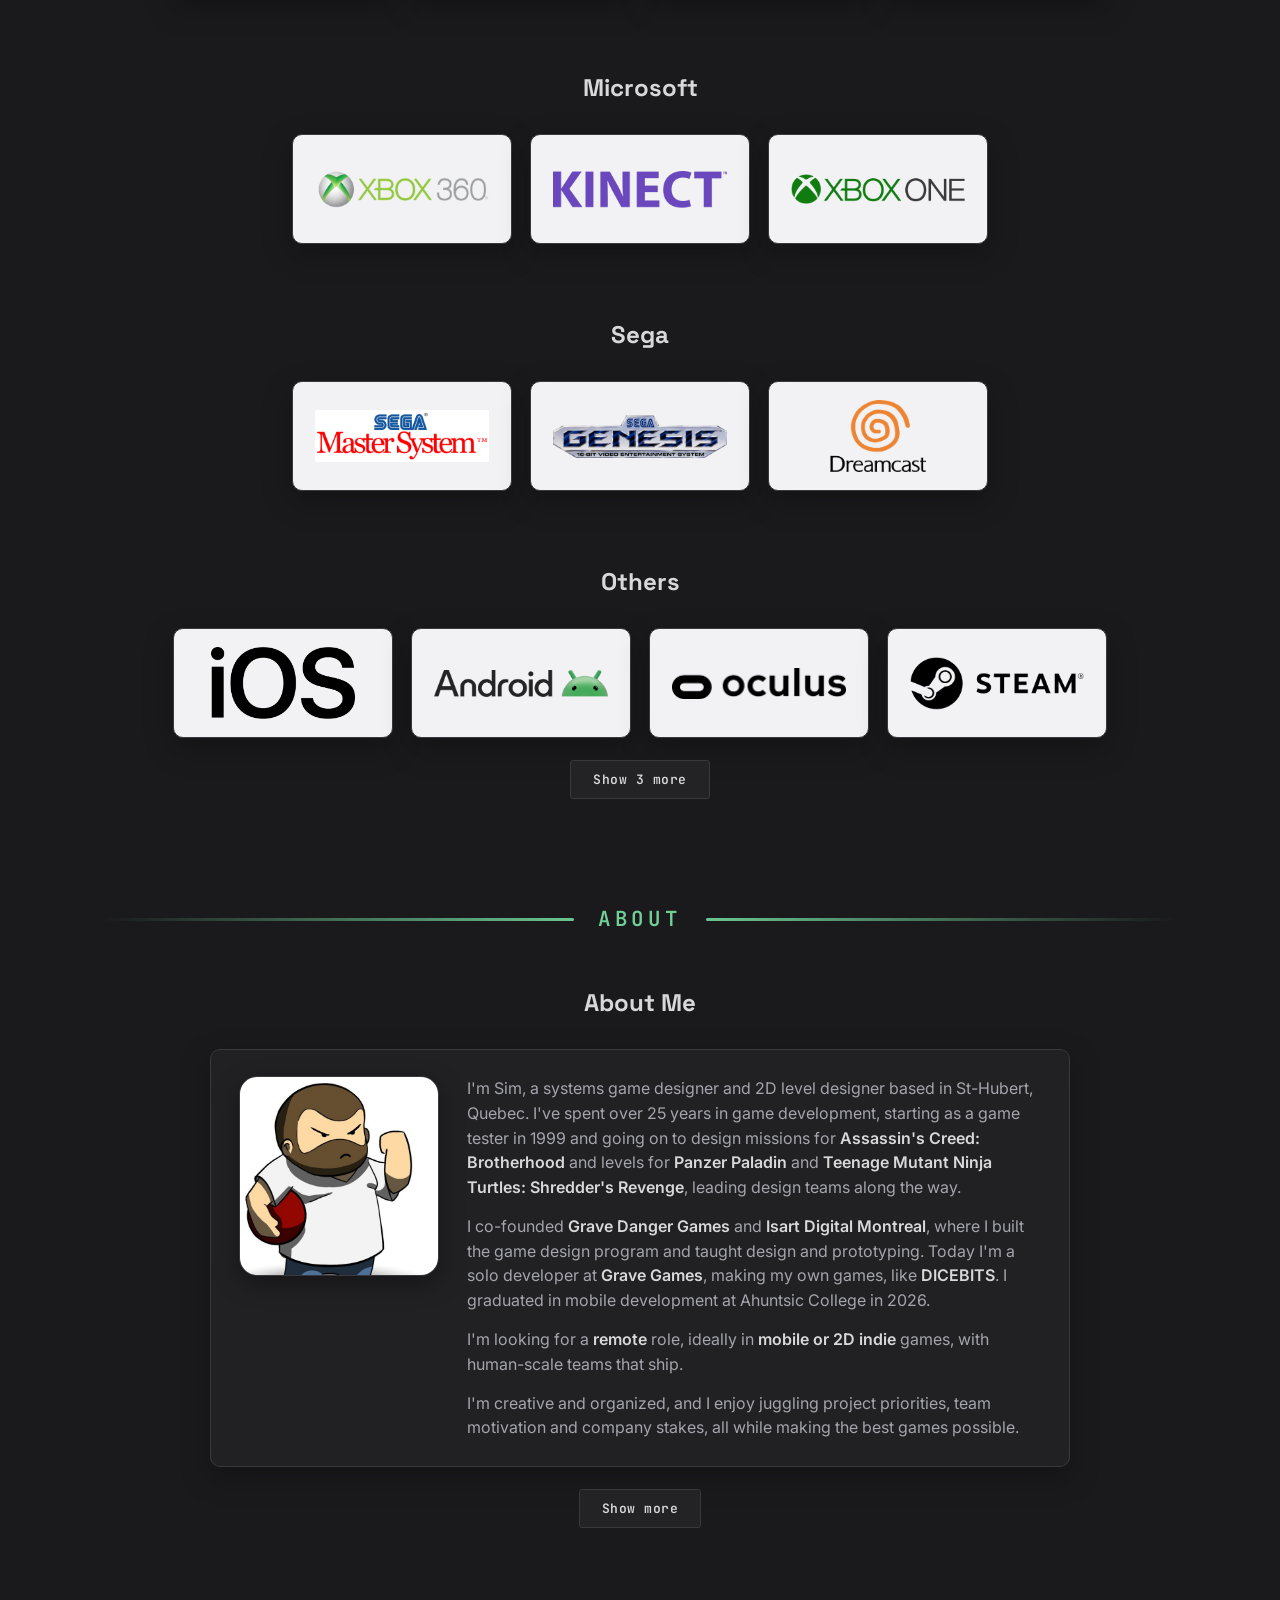
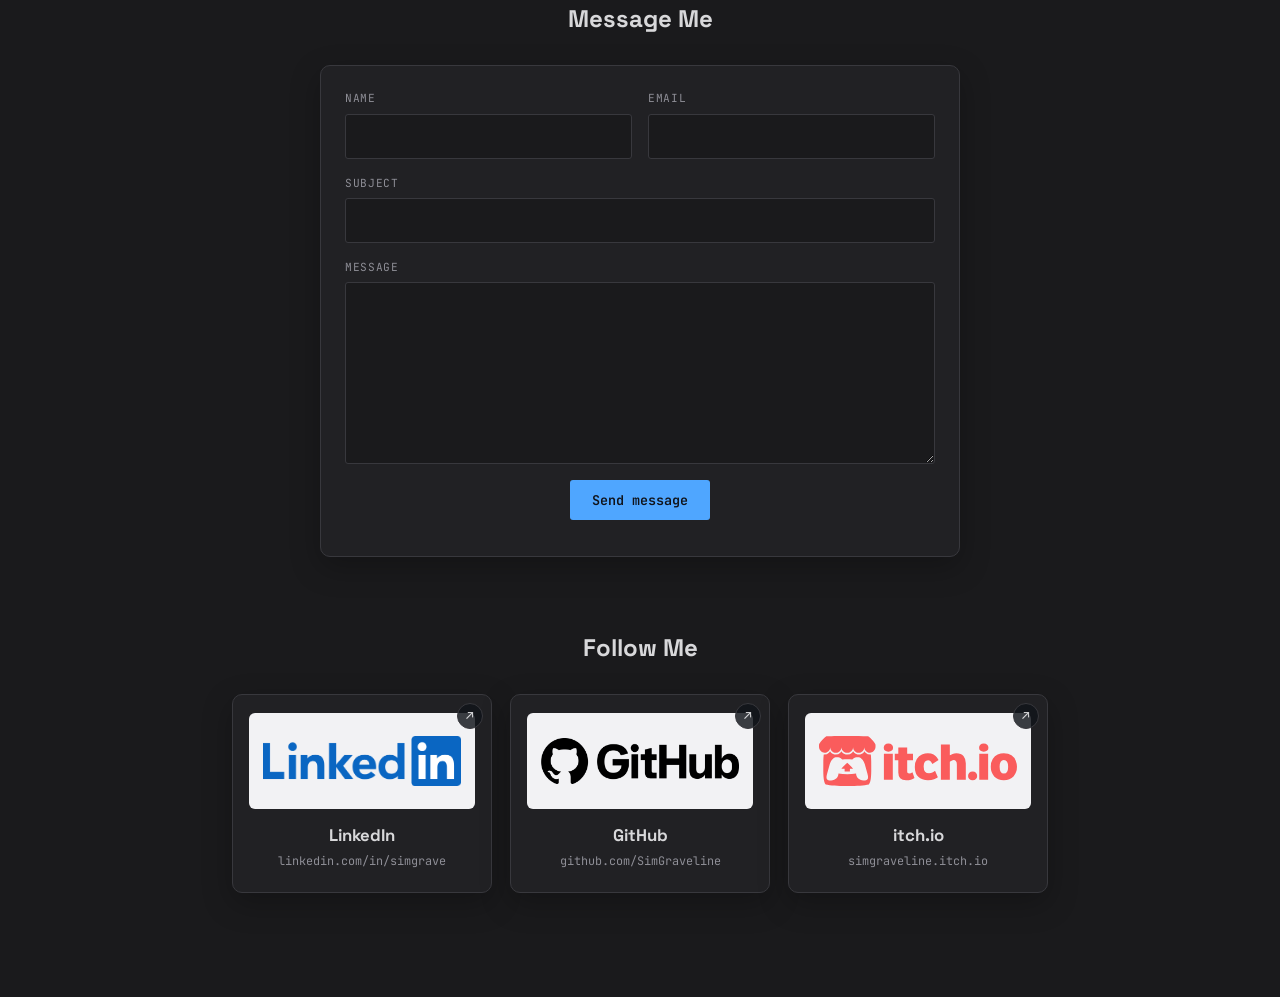
==== commit ea839284: "About: graduated in mobile development Co-Authored-By: Claude Sonnet 5.5 <noreply@anthropic.com>" ====
--- a/index.html
+++ b/index.html
@@ -131,7 +131,7 @@
         <img class="about-avatar" src="img/sim-graveline-avatar.jpg" alt="Cartoon portrait of Sim: a bearded man in a white t-shirt holding a red ball" width="200" height="200">
         <div class="about-text">
           <p>I'm Sim, a systems game designer and 2D level designer based in St-Hubert, Quebec. I've spent over 25 years in game development, starting as a game tester in 1999 and going on to design missions for <strong>Assassin's Creed: Brotherhood</strong> and levels for <strong>Panzer Paladin</strong> and <strong>Teenage Mutant Ninja Turtles: Shredder's Revenge</strong>, leading design teams along the way.</p>
-          <p>I co-founded <strong>Grave Danger Games</strong> and <strong>Isart Digital Montreal</strong>, where I built the game design program and taught design and prototyping. Today I'm a solo developer at <strong>Grave Games</strong>, making my own games, like <strong>DICEBITS</strong>. I graduated in programming at Ahuntsic College in 2026.</p>
+          <p>I co-founded <strong>Grave Danger Games</strong> and <strong>Isart Digital Montreal</strong>, where I built the game design program and taught design and prototyping. Today I'm a solo developer at <strong>Grave Games</strong>, making my own games, like <strong>DICEBITS</strong>. I graduated in mobile development at Ahuntsic College in 2026.</p>
           <p>I'm looking for a <strong>remote</strong> role, ideally in <strong>mobile or 2D indie</strong> games, with human-scale teams that ship.</p>
           <p>I'm creative and organized, and I enjoy juggling project priorities, team motivation and company stakes, all while making the best games possible.</p>
         </div>
